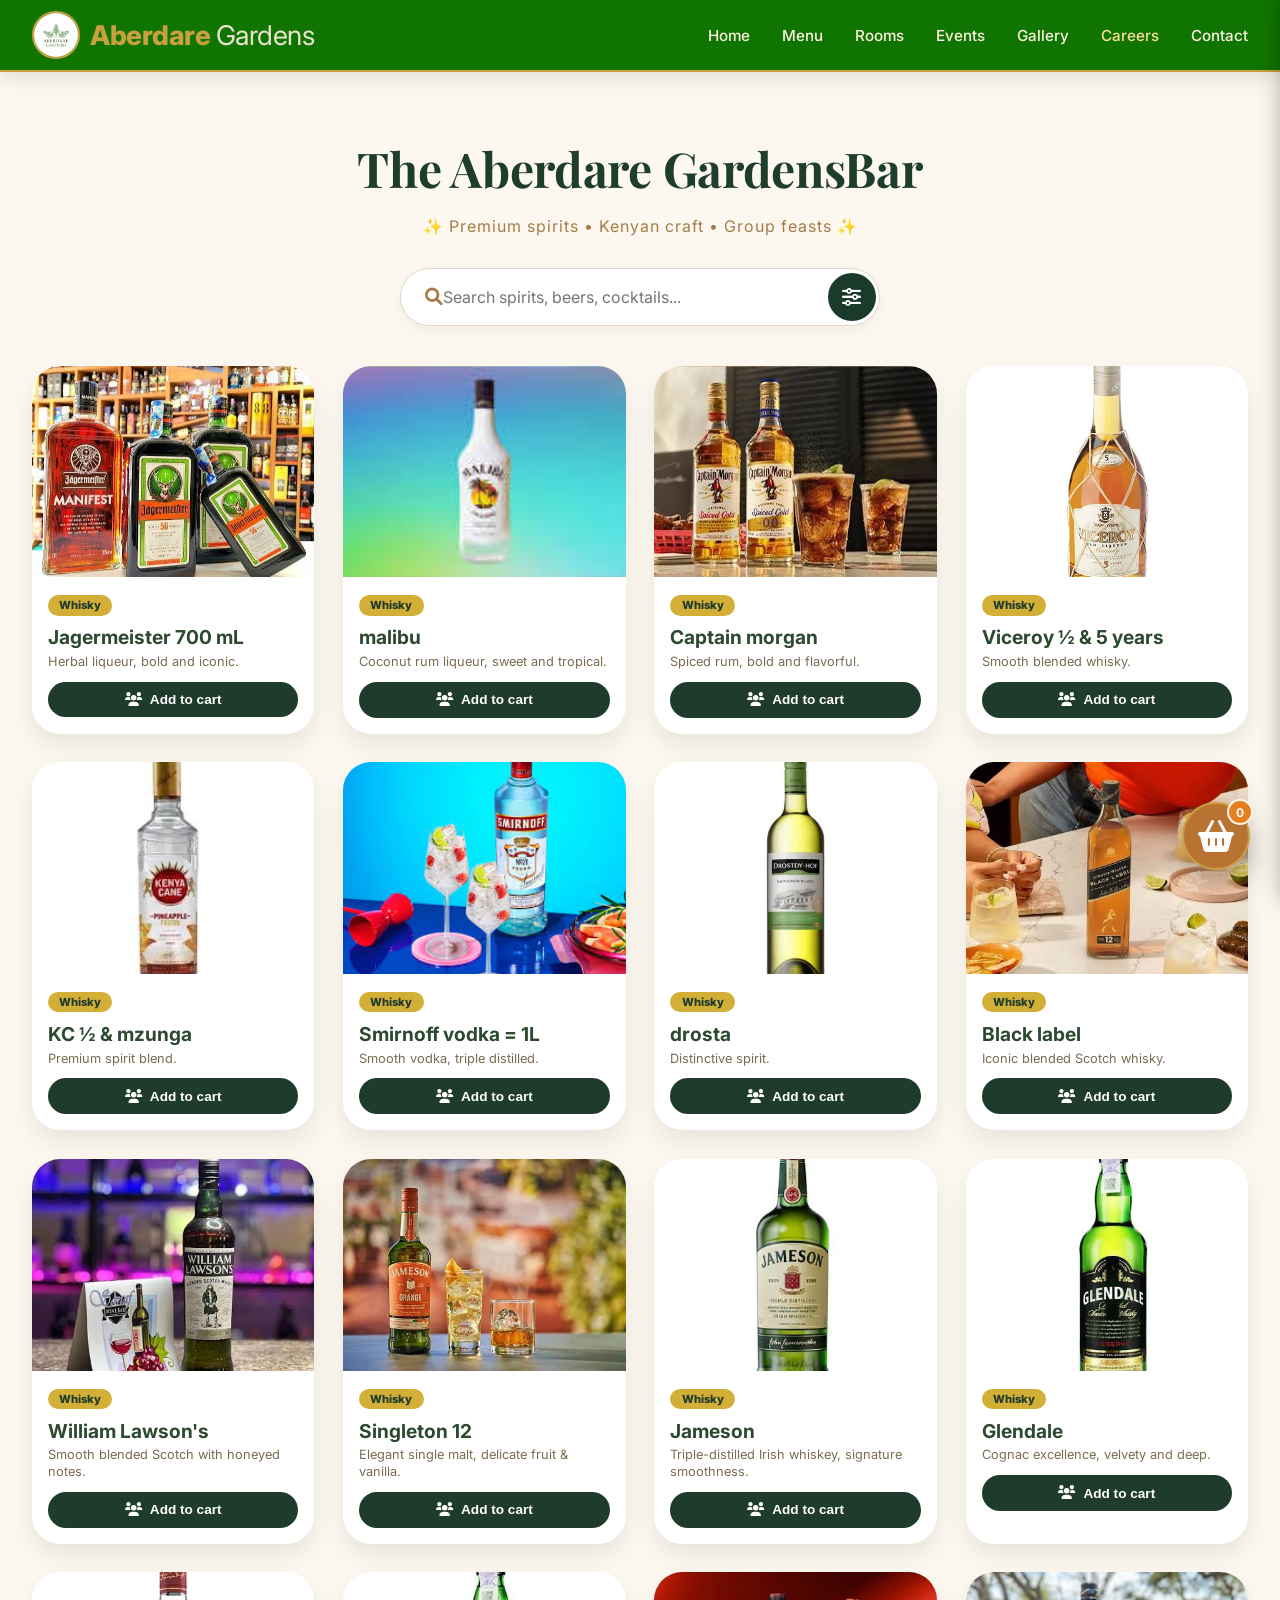
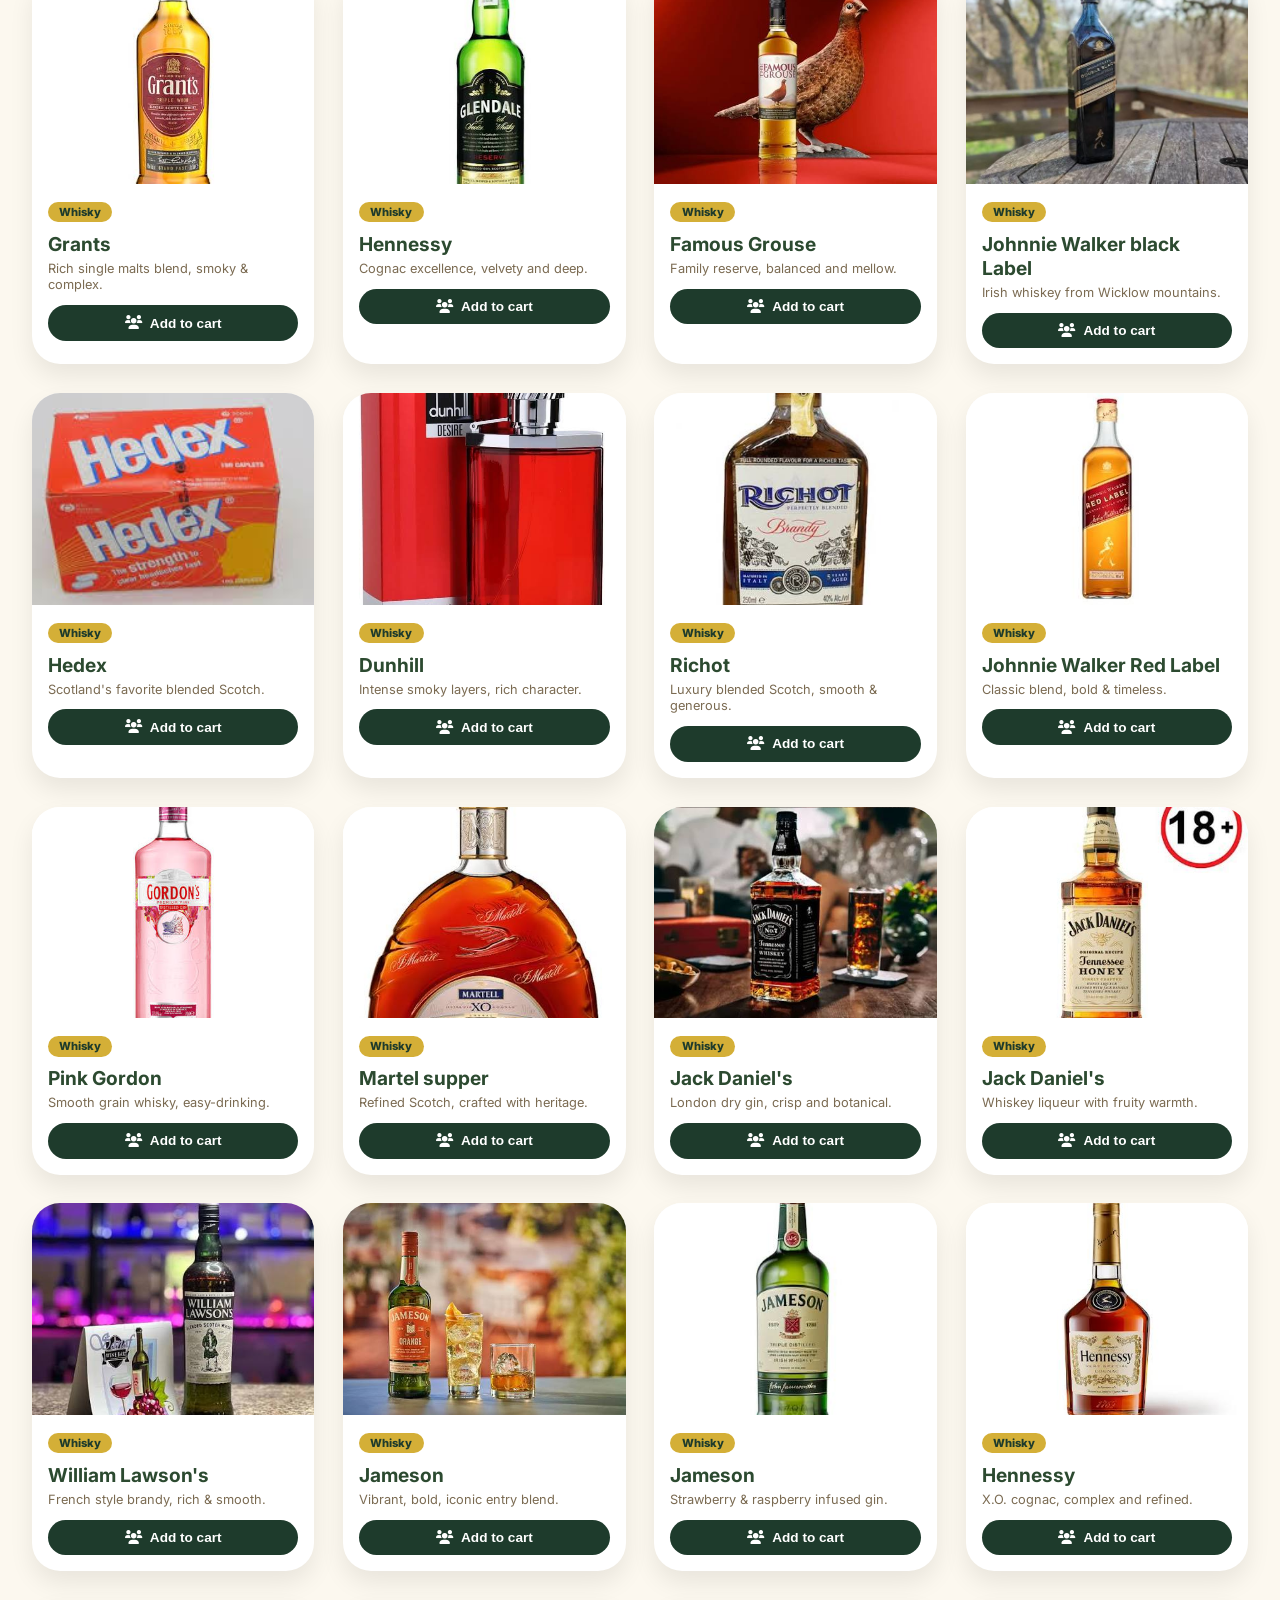
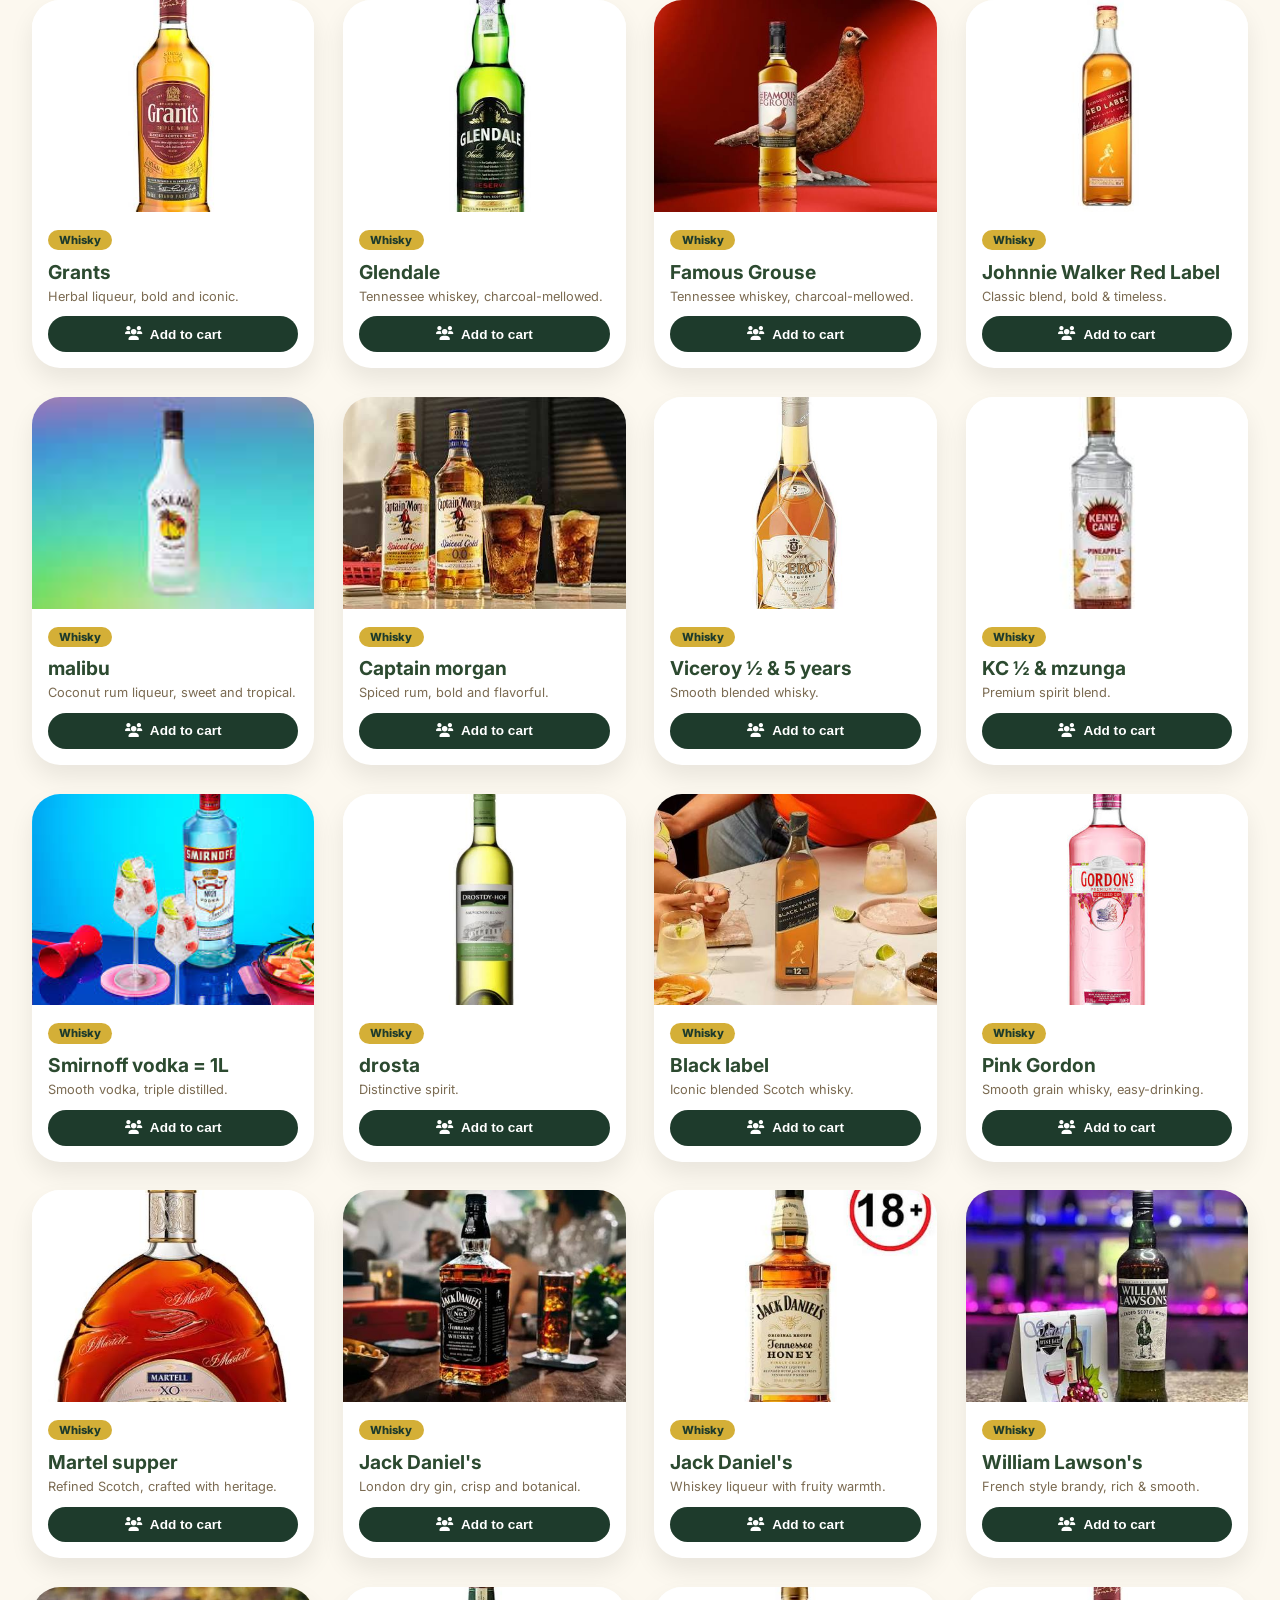
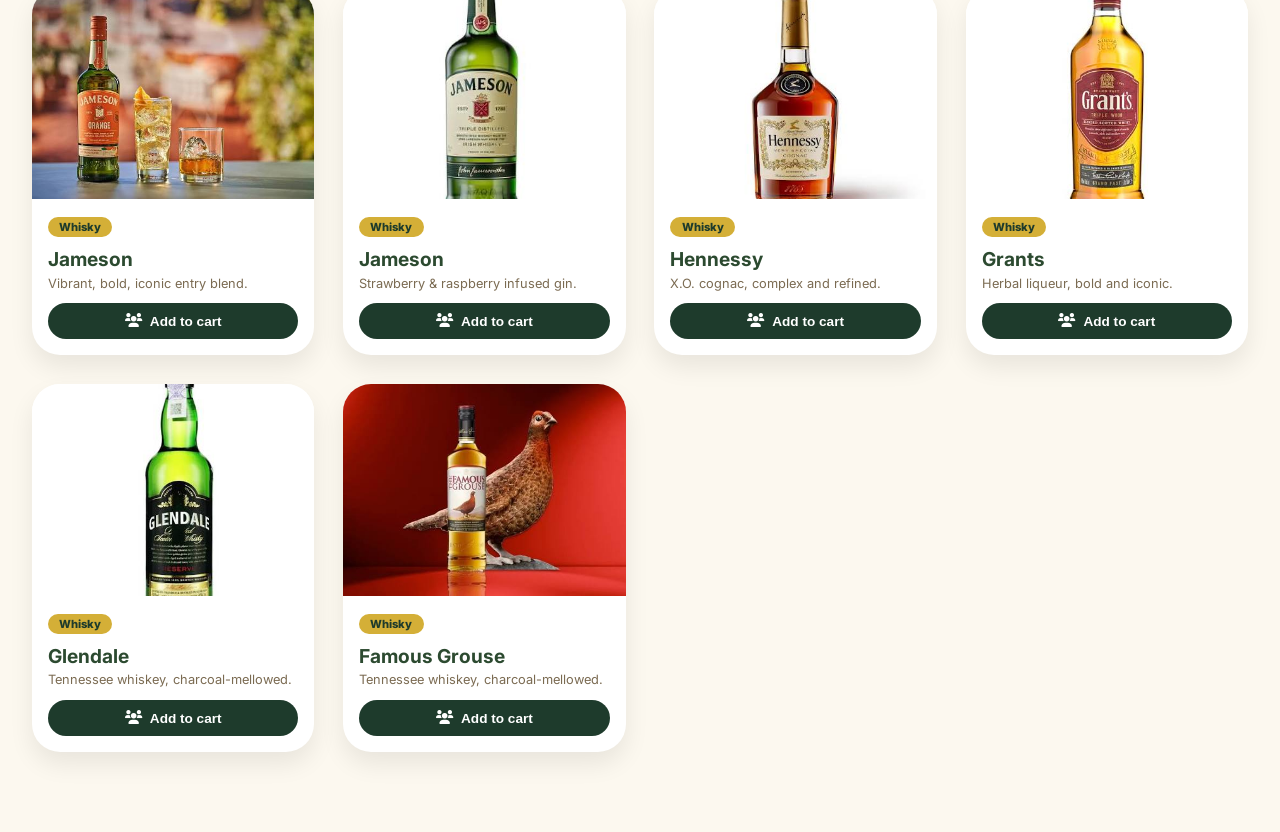
==== bar.html @ 41388c29 "first commit" ====
<!DOCTYPE html>
<html lang="en">
<head>
    <meta charset="UTF-8">
    <meta name="viewport" content="width=device-width, initial-scale=1.0, viewport-fit=cover">
    <title>Aberdare Gardens Bar</title>
    <link rel="icon" type="image/png" href="logo1.png">
    <link rel="stylesheet" href="https://cdnjs.cloudflare.com/ajax/libs/font-awesome/6.0.0-beta3/css/all.min.css">
    <link href="https://fonts.googleapis.com/css2?family=Playfair+Display:wght@400;700;900&family=Inter:opsz,wght@14..32,300..700&display=swap" rel="stylesheet">
    <style>
        * {
            margin: 0;
            padding: 0;
            box-sizing: border-box;
        }

        body {
            font-family: 'Inter', system-ui, -apple-system, sans-serif;
            background: #fcf8ef;
            color: #2c2418;
            scroll-behavior: smooth;
        }

        :root {
            --gold: #c9a03d;
            --dark-green: #1a3a2c;
            --warm-bg: #fef7e8;
            --accent-amber: #b87333;
        }

        .navbar {
            position: sticky;
            top: 0;
            background: #107500;
            z-index: 1000;
            padding: 0.7rem 0;
            box-shadow: 0 6px 18px rgba(0,0,0,0.1);
            border-bottom: 2px solid var(--gold);
        }
        .container {
            max-width: 1280px;
            margin: 0 auto;
            padding: 0 2rem;
        }
        .nav-container {
            display: flex;
            justify-content: space-between;
            align-items: center;
        }
        .brand {
            display: flex;
            align-items: center;
            gap: 10px;
            text-decoration: none;
            cursor: pointer;
        }
        .brand img {
            width: 48px;
            height: 48px;
            border-radius: 50%;
            object-fit: cover;
            border: 2px solid var(--gold);
        }
        .logo-text {
            font-size: 1.7rem;
            font-weight: 800;
            color: var(--gold);
            letter-spacing: -0.5px;
        }
        .logo-text span {
            font-weight: 400;
            color: #e9e2cf;
        }
        .nav-links {
            display: flex;
            list-style: none;
            gap: 2rem;
        }
        .nav-links li a {
            text-decoration: none;
            color: #fef3e2;
            font-weight: 500;
            transition: 0.2s;
            font-size: 0.95rem;
        }
        .nav-links li a:hover { color: var(--gold); }
        .mobile-menu-btn {
            display: none;
            background: none;
            border: none;
            font-size: 1.8rem;
            color: #fef3e2;
            cursor: pointer;
        }
        .mobile-sidebar {
            position: fixed;
            top: 0;
            right: -280px;
            width: 280px;
            height: 100%;
            background: #048600;
            box-shadow: 4px 0 24px rgba(0,0,0,0.4);
            z-index: 1100;
            padding: 2rem 1.5rem;
            transition: right 0.3s ease;
            display: flex;
            flex-direction: column;
            gap: 1.2rem;
        }
        .mobile-sidebar.open { right: 0; }
        .close-sidebar {
            align-self: flex-end;
            background: #e74c3c;
            border: none;
            border-radius: 10px;
            height: 30px;
            width: 30px;
            font-size: 20px;
            cursor: pointer;
            color: white;
        }
        .mobile-sidebar a {
            color: #f3e9ce;
            text-decoration: none;
            font-size: 1.1rem;
            padding: 0.6rem 0;
            border-bottom: 1px solid rgba(201,160,61,0.3);
        }
        .sidebar-overlay {
            position: fixed;
            top: 0;
            left: 0;
            width: 100%;
            height: 100%;
            background: rgba(0,0,0,0.6);
            z-index: 1050;
            visibility: hidden;
            opacity: 0;
            transition: 0.2s;
        }
        .sidebar-overlay.active {
            visibility: visible;
            opacity: 1;
        }
        .footer-social {
            margin-top: 2rem;
            display: flex;
            gap: 1.2rem;
            justify-content: center;
        }
        .footer-social a {
            color: var(--gold);
            font-size: 1.3rem;
        }

        .floating-cart {
            position: fixed;
            bottom: 30px;
            right: 30px;
            background: #b87333;
            width: 68px;
            height: 68px;
            border-radius: 50%;
            display: flex;
            align-items: center;
            justify-content: center;
            box-shadow: 0 12px 28px rgba(0,0,0,0.3);
            cursor: pointer;
            z-index: 1050;
            transition: all 0.25s ease;
            border: 2px solid var(--gold);
        }
        .floating-cart:hover {
            transform: scale(1.08);
            background: #9b5e2c;
        }
        .floating-cart i {
            font-size: 2rem;
            color: white;
        }
        .cart-badge {
            position: absolute;
            top: -5px;
            right: -5px;
            background: #e67e22;
            color: white;
            border-radius: 50%;
            width: 26px;
            height: 26px;
            display: flex;
            align-items: center;
            justify-content: center;
            font-weight: bold;
            font-size: 0.75rem;
            border: 2px solid #fef7e8;
        }

        #menu {
            padding: 4rem 0 5rem;
        }
        h2 {
            text-align: center;
            font-family: 'Playfair Display', serif;
            font-size: 3rem;
            color: #1f3d2c;
            letter-spacing: -0.3px;
            margin-bottom: 1rem;
        }
        .bar-subhead {
            text-align: center;
            font-size: 1rem;
            color: #a47c48;
            margin-bottom: 2rem;
            letter-spacing: 1px;
        }
        
        .search-filter-row {
            display: flex;
            justify-content: center;
            align-items: center;
            gap: 1rem;
            margin-bottom: 2.5rem;
            flex-wrap: wrap;
        }
        .search-wrapper {
            flex: 1;
            max-width: 480px;
            position: relative;
            background: white;
            border-radius: 60px;
            box-shadow: 0 6px 14px rgba(0,0,0,0.04);
            display: flex;
            align-items: center;
            padding: 0.2rem 0.2rem 0.2rem 1.5rem;
            transition: all 0.2s;
            border: 1px solid #e2d6c4;
        }
        .search-wrapper:focus-within {
            border-color: var(--gold);
            box-shadow: 0 0 0 3px rgba(201,160,61,0.2);
        }
        .search-wrapper i.fa-search {
            color: #a47c48;
            font-size: 1.1rem;
        }
        .search-wrapper input {
            flex: 1;
            border: none;
            outline: none;
            font-size: 1rem;
            padding: 0.9rem 0;
            background: transparent;
            font-family: inherit;
        }
        .filter-trigger {
            background: #1a3a2c;
            border: none;
            border-radius: 50px;
            width: 48px;
            height: 48px;
            color: white;
            cursor: pointer;
            transition: 0.2s;
            display: flex;
            align-items: center;
            justify-content: center;
            font-size: 1.2rem;
            margin-left: 6px;
        }
        .filter-trigger:hover { background: var(--gold); transform: scale(0.96);}
        .filter-dropdown {
            position: absolute;
            top: 70px;
            right: 0;
            background: white;
            min-width: 240px;
            border-radius: 28px;
            box-shadow: 0 18px 34px rgba(0,0,0,0.2);
            overflow: hidden;
            z-index: 200;
            display: none;
            border: 1px solid #ecdbaa;
        }
        .filter-dropdown.active { display: block; }
        .filter-option {
            padding: 0.85rem 1.3rem;
            cursor: pointer;
            transition: 0.15s;
            font-weight: 500;
            border-bottom: 1px solid #f0e6d8;
            display: flex;
            align-items: center;
            gap: 12px;
            font-size: 0.95rem;
        }
        .filter-option:last-child { border-bottom: none; }
        .filter-option:hover { background: #fdf4e3; color: #a44c1a; }
        .filter-option.active-filter {
            background: #2c5a3a;
            color: white;
        }

        .card-grid {
            display: grid;
            gap: 1.8rem;
            grid-template-columns: repeat(4, 1fr);
        }
        @media (max-width: 767px) {
            .card-grid { grid-template-columns: repeat(2, 1fr); gap: 1rem; }
        }
        @media (max-width: 480px) {
            .card-grid { gap: 0.9rem; }
        }
        
        .menu-card {
            background: white;
            border-radius: 28px;
            overflow: hidden;
            box-shadow: 0 12px 24px rgba(0,0,0,0.08);
            transition: all 0.3s cubic-bezier(0.2, 0, 0, 1);
            display: flex;
            flex-direction: column;
            height: 100%;
            position: relative;
        }
        .menu-card:hover { transform: translateY(-6px); box-shadow: 0 20px 30px rgba(0,0,0,0.12); }
        .img-placeholder { width: 100%; aspect-ratio: 4 / 3; background-size: cover; background-position: center; background-color: #e9dfcf; }
        .card-content { padding: 1rem; flex-grow: 1; }
        .card-content h3 { font-size: 1.2rem; font-weight: 700; margin-bottom: 0.3rem; color: #2c4a30; }
        .card-content p { color: #7b6b52; font-size: 0.8rem; margin: 0.3rem 0; line-height: 1.3; }
        .order-group-btn {
            background: #1e3b2c;
            color: white;
            border: none;
            padding: 0.65rem 0;
            border-radius: 40px;
            font-weight: 600;
            cursor: pointer;
            margin-top: 0.7rem;
            transition: 0.2s;
            display: flex;
            align-items: center;
            justify-content: center;
            gap: 0.5rem;
            width: 100%;
            font-size: 0.85rem;
        }
        .order-group-btn:hover { background: #b87333; color: white; }
        .selected-badge {
            position: absolute;
            top: 12px;
            right: 12px;
            background: #e67e22;
            color: white;
            border-radius: 40px;
            padding: 0.2rem 0.7rem;
            font-size: 0.7rem;
            font-weight: bold;
            z-index: 2;
            box-shadow: 0 2px 6px rgba(0,0,0,0.2);
        }
        .category-badge {
            background: #d4af37;
            color: #1e3b2c;
            display: inline-block;
            padding: 0.2rem 0.7rem;
            border-radius: 30px;
            margin-bottom: 0.6rem;
            font-size: 0.7rem;
            font-weight: 800;
        }
        .modal {
            display: none;
            position: fixed;
            top: 0; left: 0;
            width: 100%; height: 100%;
            background-color: rgba(0,0,0,0.75);
            justify-content: center;
            align-items: center;
            z-index: 2000;
        }
        .modal.active { display: flex; }
        .modal-content {
            background: #fffcf5;
            padding: 2rem;
            border-radius: 36px;
            max-width: 580px;
            width: 90%;
            position: relative;
            max-height: 85vh;
            overflow-y: auto;
            border: 1px solid var(--gold);
        }
        .close-modal {
            position: absolute;
            right: 1.3rem;
            top: 1rem;
            font-size: 1.6rem;
            cursor: pointer;
            background: none;
            border: none;
            color: #6b4c2c;
        }
        .cart-item { display: flex; justify-content: space-between; padding: 0.8rem 0; border-bottom: 1px solid #efe2cf; align-items: center; flex-wrap: wrap; gap: 0.5rem; }
        .qty-btn { background: #e6dccc; border: none; width: 34px; height: 34px; border-radius: 30px; font-weight: bold; cursor: pointer; transition: 0.1s; }
        .qty-btn:hover { background: #b87333; color: white; }
        .remove-item { background: #c96b3b; color: white; border: none; border-radius: 30px; padding: 0.3rem 0.9rem; cursor: pointer; font-size: 0.7rem; }
        .cart-total { margin-top: 1rem; font-weight: bold; text-align: right; font-size: 1.1rem; padding-top: 0.8rem; border-top: 2px dashed #cfbc9a; }
        .form-group { margin-bottom: 1.2rem; }
        .form-group input, .form-group textarea, .form-group select { width: 100%; padding: 0.8rem; border-radius: 32px; border: 1px solid #decbae; background: white; font-family: inherit; font-size: 0.95rem; }
        .form-group input:focus, .form-group textarea:focus { outline: none; border-color: var(--gold); }
        .btn { background: #1e3b2c; color: white; padding: 0.8rem; border: none; border-radius: 60px; font-weight: bold; cursor: pointer; width: 100%; transition: 0.2s; font-size: 1rem; }
        .btn:hover { background: #b87333; color: white; }
        .scroll-reveal { opacity: 0; transform: translateY(20px); transition: opacity 0.6s ease, transform 0.6s ease; }
        .scroll-reveal.revealed { opacity: 1; transform: translateY(0); }
        #toastMsg {
            position: fixed;
            bottom: 120px;
            left: 50%;
            transform: translateX(-50%);
            background: #1f3d2c;
            color: #f5c542;
            padding: 10px 24px;
            border-radius: 60px;
            font-weight: bold;
            opacity: 0;
            transition: 0.3s;
            z-index: 2100;
            pointer-events: none;
            white-space: nowrap;
            font-size: 0.9rem;
        }
        @media (max-width: 768px) {
            .nav-links { display: none; }
            .mobile-menu-btn { display: block; }
            .container { padding: 0 1.2rem; }
            .floating-cart { width: 56px; height: 56px; bottom: 20px; right: 20px; }
            #toastMsg { bottom: 100px; white-space: normal; text-align: center; }
        }
    </style>
</head>
<body>

<nav class="navbar">
  <div class="container nav-container">
    <a href="index.html" class="brand">
      <img src="logo1.png" alt="Aberdare Gardens Logo">
      <div class="logo-text">Aberdare <span>Gardens</span></div>
    </a>
    <ul class="nav-links">
      <li><a href="index.html">Home</a></li>
      <li><a href="menu.html">Menu</a></li>
      <li><a href="rooms.html">Rooms</a></li>
      <li><a href="events.html">Events</a></li>
      <li><a href="gallery.html">Gallery</a></li>
                  <li><a href="careers.html" style="color:#ffdd99;">Careers</a></li>

      <li><a href="contact.html">Contact</a></li>
    </ul>
    <button class="mobile-menu-btn" id="mobileMenuBtn">☰</button>
  </div>
</nav>

<div class="mobile-sidebar" id="mobileSidebar">
  <button class="close-sidebar" id="closeSidebarBtn">✕</button>
  <div class="brand"><img src="logo1.png" alt="Aberdare Gardens"><div class="logo-text">Aberdare <span>Gardens</span></div></div>
   <a href="index.html">Home</a><a href="menu.html">Menu</a><a href="rooms.html">Rooms</a><a href="events.html">Events</a>
    <a href="gallery.html">Gallery</a><a href="contact.html">Contact</a><a href="careers.html">Careers</a><a href="bar.html">Bar</a>
   
  <div class="footer-bottom"><div class="footer-social"><a href="https://www.facebook.com/karatinagardens" target="_blank" rel="noopener noreferrer"><i class="fab fa-facebook-f"></i></a><a href="https://www.tiktok.com/@aberdaregardens?_r=1&_t=ZS-961Q5aNZFJP" target="_blank" rel="noopener noreferrer"><i class="fab fa-tiktok"></i></a></div></div>

</div>
<div class="sidebar-overlay" id="sidebarOverlay"></div>

<section id="menu">
  <div class="container">
    <h2>The Aberdare GardensBar</h2 >
    <div class="bar-subhead">✨ Premium spirits • Kenyan craft • Group feasts ✨</div>
    <div class="search-filter-row">
      <div class="search-wrapper">
        <i class="fas fa-search"></i>
        <input type="text" id="searchInput" placeholder="Search spirits, beers, cocktails...">
        <button class="filter-trigger" id="filterTriggerBtn"><i class="fas fa-sliders-h"></i></button>
      </div>
     
    </div>
    <div class="card-grid" id="menuGrid"></div>
  </div>
</section>

<div class="floating-cart" id="floatingCartBtn">
  <i class="fas fa-shopping-basket"></i>
  <span class="cart-badge" id="floatingCartBadge">0</span>
</div>

<!-- Cart Modal -->
<div id="cartModal" class="modal"><div class="modal-content"><button class="close-modal" data-modal="cartModal">&times;</button><h3><i class="fas fa-users"></i> Cart · Share the Experience</h3><div id="cartItemsList" style="max-height: 340px; overflow-y: auto; margin: 1rem 0;"></div><div class="cart-total" id="cartTotalMsg"></div><button id="proceedToGroupCheckout" class="btn" style="margin-top: 1rem;"> Proceed to Order</button></div></div>

<!-- FINAL GROUP ORDER MODAL with LOCATION - ALL DATA sent to WhatsApp -->
<div id="orderModal" class="modal"><div class="modal-content"><button class="close-modal" data-modal="orderModal">&times;</button><h2> Pay after delivery</h2>
    <h2> Order form</h2><form id="orderForm">
<div class="form-group"><input type="text" id="orderName" placeholder="Contact Person Name" required></div>
<div class="form-group"><input type="tel" id="orderPhone" placeholder="Phone Number" required></div>
<div class="form-group"><input type="number" id="numPeople" placeholder="Number of people (e.g., 6)" min="1" required></div>
<div class="form-group"><input type="text" id="orderLocation" placeholder=" Delivery / Pickup Location" required></div>
<div class="form-group"><textarea rows="4" id="orderItemsSummary" placeholder="Order summary will appear here" readonly style="background:#f9f1e2;"></textarea></div>
<div class="form-group"><textarea rows="2" id="orderNote" placeholder="Special requests (ice, glasses, allergies, mixers...)"></textarea></div>
<button type="submit" class="btn"><i class="fab fa-whatsapp"></i> Send The order</button>
</form></div></div>

<!-- Helper modals -->
<div id="bookingModal" class="modal"><div class="modal-content"><button class="close-modal" data-modal="bookingModal">&times;</button><h3> Reserve Stay</h3><form id="bookingForm"><div class="form-group"><input type="text" id="bookName" placeholder="Full Name" required></div><div class="form-group"><input type="tel" id="bookPhone" placeholder="Phone" required></div><div class="form-group"><input type="email" id="bookEmail" placeholder="Email"></div><div class="form-group"><input type="date" id="checkin" required></div><div class="form-group"><input type="date" id="checkout" required></div><div class="form-group"><select id="roomType"><option>Standard Room</option><option>Deluxe Suite</option><option>Family Cottage</option></select></div><div class="form-group"><input type="number" id="guests" placeholder="Guests" required></div><button type="submit" class="btn">Send Inquiry</button></form></div></div>
<div id="contactModal" class="modal"><div class="modal-content"><button class="close-modal" data-modal="contactModal">&times;</button><h3> Contact Concierge</h3><form id="contactFormModal"><div class="form-group"><input type="text" id="contactNameModal" placeholder="Your Name" required></div><div class="form-group"><input type="email" id="contactEmailModal" placeholder="Email"></div><div class="form-group"><textarea rows="3" id="contactMsgModal" placeholder="Message..."></textarea></div><button type="submit" class="btn"><i class="fab fa-whatsapp"></i> Send </button></form></div></div>
<div id="toastMsg"></div>

<script>
// ========== COMPLETE BAR MENU ==========
const menuItems = [
      { id: 1, name: "Jagermeister 700 mL", category: "Whisky", img: "bar/WhatsApp Image 2026-05-22 at 20.35.49.jpeg", desc: "Herbal liqueur, bold and iconic." },
    { id: 2, name: "malibu", category: "Whisky", img: "bar/WhatsApp Image 2026-05-22 at 20.35.50.jpeg", desc: "Coconut rum liqueur, sweet and tropical." },
    { id: 3, name: "Captain morgan", category: "Whisky", img: "bar/WhatsApp Image 2026-05-22 at 20.35.51.jpeg", desc: "Spiced rum, bold and flavorful." },
    { id: 4, name: "Viceroy ½ & 5 years", category: "Whisky", img: "bar/WhatsApp Image 2026-05-22 at 20.35.52 (1).jpeg", desc: "Smooth blended whisky." },
    { id: 5, name: "KC ½ & mzunga", category: "Whisky", img: "bar2/kc.jpeg", desc: "Premium spirit blend." },
    { id: 6, name: "Smirnoff vodka = 1L", category: "Whisky", img: "bar/WhatsApp Image 2026-05-22 at 20.35.54.jpeg", desc: "Smooth vodka, triple distilled." },
    { id: 7, name: "drosta", category: "Whisky", img: "bar/WhatsApp Image 2026-05-22 at 20.35.55.jpeg", desc: "Distinctive spirit." },
    { id: 8, name: "Black label", category: "Whisky", img: "bar/WhatsApp Image 2026-05-22 at 20.35.56.jpeg", desc: "Iconic blended Scotch whisky." },


// BAR 2 PRODUCTS (bar2 folder - remaining items)

    { id: 26, name: "William Lawson's", category: "Whisky", img: "bar2/WhatsApp Image 2026-05-22 at 21.31.17.jpeg", desc: "Smooth blended Scotch with honeyed notes." },
    { id: 27, name: "Singleton 12", category: "Whisky", img: "bar2/WhatsApp Image 2026-05-22 at 21.31.18 (1).jpeg", desc: "Elegant single malt, delicate fruit & vanilla." },
    { id: 28, name: "Jameson", category: "Whisky", img: "bar2/WhatsApp Image 2026-05-22 at 21.31.19.jpeg", desc: "Triple-distilled Irish whiskey, signature smoothness." },
    { id: 31, name: "Glendale", category: "Whisky", img: "bar2/WhatsApp Image 2026-05-22 at 21.31.22 (1).jpeg", desc: "Cognac excellence, velvety and deep." },
    { id: 30, name: "Grants", category: "Whisky", img: "bar2/WhatsApp Image 2026-05-22 at 21.31.21.jpeg", desc: "Rich single malts blend, smoky & complex." },
    { id: 31, name: "Hennessy", category: "Whisky", img: "bar2/WhatsApp Image 2026-05-22 at 21.31.22 (1).jpeg", desc: "Cognac excellence, velvety and deep." },
    { id: 32, name: "Famous Grouse", category: "Whisky", img: "bar2/WhatsApp Image 2026-05-22 at 21.31.23.jpeg", desc: "Family reserve, balanced and mellow." },
    { id: 34, name: "Johnnie Walker black Label", category: "Whisky", img: "bar2/WhatsApp Image 2026-05-22 at 21.31.25.jpeg", desc: "Irish whiskey from Wicklow mountains." },
    { id: 35, name: "Hedex", category: "Whisky", img: "bar2/WhatsApp Image 2026-05-22 at 21.31.26 (1).jpeg", desc: "Scotland's favorite blended Scotch." },
    { id: 36, name: "Dunhill", category: "Whisky", img: "bar2/WhatsApp Image 2026-05-22 at 21.31.27.jpeg", desc: "Intense smoky layers, rich character." },
    { id: 37, name: "Richot", category: "Whisky", img: "bar2/WhatsApp Image 2026-05-22 at 21.31.28 (1).jpeg", desc: "Luxury blended Scotch, smooth & generous." },
    { id: 38, name: "Johnnie Walker Red Label", category: "Whisky", img: "bar2/WhatsApp Image 2026-05-22 at 21.31.29.jpeg", desc: "Classic blend, bold & timeless." },
    { id: 39, name: "Pink Gordon", category: "Whisky", img: "bar2/WhatsApp Image 2026-05-22 at 21.31.30.jpeg", desc: "Smooth grain whisky, easy-drinking." },
    { id: 40, name: "Martel supper", category: "Whisky", img: "bar2/WhatsApp Image 2026-05-22 at 21.31.31.jpeg", desc: "Refined Scotch, crafted with heritage." },
    { id: 41, name: "Jack Daniel's", category: "Whisky", img: "bar2/WhatsApp Image 2026-05-22 at 21.31.32 (1).jpeg", desc: "London dry gin, crisp and botanical." },
    { id: 42, name: "Jack Daniel's", category: "Whisky", img: "bar2/WhatsApp Image 2026-05-22 at 21.31.33.jpeg", desc: "Whiskey liqueur with fruity warmth." },
    { id: 43, name: "William Lawson's", category: "Whisky", img: "bar2/WhatsApp Image 2026-05-22 at 21.31.17.jpeg", desc: "French style brandy, rich & smooth." },
    { id: 44, name: "Jameson", category: "Whisky", img: "bar2/WhatsApp Image 2026-05-22 at 21.31.18 (1).jpeg", desc: "Vibrant, bold, iconic entry blend." },
    { id: 45, name: "Jameson", category: "Whisky", img: "bar2/WhatsApp Image 2026-05-22 at 21.31.19.jpeg", desc: "Strawberry & raspberry infused gin." },
    { id: 46, name: "Hennessy", category: "Whisky", img: "bar2/WhatsApp Image 2026-05-22 at 21.31.20 (1).jpeg", desc: "X.O. cognac, complex and refined." },
    { id: 47, name: "Grants", category: "Whisky", img: "bar2/WhatsApp Image 2026-05-22 at 21.31.21.jpeg", desc: "Herbal liqueur, bold and iconic." },
    { id: 48, name: "Glendale", category: "Whisky", img: "bar2/WhatsApp Image 2026-05-22 at 21.31.22 (1).jpeg", desc: "Tennessee whiskey, charcoal-mellowed." },
    { id: 49, name: "Famous Grouse", category: "Whisky", img: "bar2/WhatsApp Image 2026-05-22 at 21.31.23.jpeg", desc: "Tennessee whiskey, charcoal-mellowed." },
    { id: 38, name: "Johnnie Walker Red Label", category: "Whisky", img: "bar2/WhatsApp Image 2026-05-22 at 21.31.29.jpeg", desc: "Classic blend, bold & timeless." },

      { id: 2, name: "malibu", category: "Whisky", img: "bar/WhatsApp Image 2026-05-22 at 20.35.50.jpeg", desc: "Coconut rum liqueur, sweet and tropical." },
    { id: 3, name: "Captain morgan", category: "Whisky", img: "bar/WhatsApp Image 2026-05-22 at 20.35.51.jpeg", desc: "Spiced rum, bold and flavorful." },
    { id: 4, name: "Viceroy ½ & 5 years", category: "Whisky", img: "bar/WhatsApp Image 2026-05-22 at 20.35.52 (1).jpeg", desc: "Smooth blended whisky." },
    { id: 5, name: "KC ½ & mzunga", category: "Whisky", img: "bar2/kc.jpeg", desc: "Premium spirit blend." },
    { id: 6, name: "Smirnoff vodka = 1L", category: "Whisky", img: "bar/WhatsApp Image 2026-05-22 at 20.35.54.jpeg", desc: "Smooth vodka, triple distilled." },
    { id: 7, name: "drosta", category: "Whisky", img: "bar/WhatsApp Image 2026-05-22 at 20.35.55.jpeg", desc: "Distinctive spirit." },
    { id: 8, name: "Black label", category: "Whisky", img: "bar/WhatsApp Image 2026-05-22 at 20.35.56.jpeg", desc: "Iconic blended Scotch whisky." },


    { id: 39, name: "Pink Gordon", category: "Whisky", img: "bar2/WhatsApp Image 2026-05-22 at 21.31.30.jpeg", desc: "Smooth grain whisky, easy-drinking." },
    { id: 40, name: "Martel supper", category: "Whisky", img: "bar2/WhatsApp Image 2026-05-22 at 21.31.31.jpeg", desc: "Refined Scotch, crafted with heritage." },
    { id: 41, name: "Jack Daniel's", category: "Whisky", img: "bar2/WhatsApp Image 2026-05-22 at 21.31.32 (1).jpeg", desc: "London dry gin, crisp and botanical." },
    { id: 42, name: "Jack Daniel's", category: "Whisky", img: "bar2/WhatsApp Image 2026-05-22 at 21.31.33.jpeg", desc: "Whiskey liqueur with fruity warmth." },
    { id: 43, name: "William Lawson's", category: "Whisky", img: "bar2/WhatsApp Image 2026-05-22 at 21.31.17.jpeg", desc: "French style brandy, rich & smooth." },
    { id: 44, name: "Jameson", category: "Whisky", img: "bar2/WhatsApp Image 2026-05-22 at 21.31.18 (1).jpeg", desc: "Vibrant, bold, iconic entry blend." },
    { id: 45, name: "Jameson", category: "Whisky", img: "bar2/WhatsApp Image 2026-05-22 at 21.31.19.jpeg", desc: "Strawberry & raspberry infused gin." },
    { id: 46, name: "Hennessy", category: "Whisky", img: "bar2/WhatsApp Image 2026-05-22 at 21.31.20 (1).jpeg", desc: "X.O. cognac, complex and refined." },
    { id: 47, name: "Grants", category: "Whisky", img: "bar2/WhatsApp Image 2026-05-22 at 21.31.21.jpeg", desc: "Herbal liqueur, bold and iconic." },
    { id: 48, name: "Glendale", category: "Whisky", img: "bar2/WhatsApp Image 2026-05-22 at 21.31.22 (1).jpeg", desc: "Tennessee whiskey, charcoal-mellowed." },
    { id: 49, name: "Famous Grouse", category: "Whisky", img: "bar2/WhatsApp Image 2026-05-22 at 21.31.23.jpeg", desc: "Tennessee whiskey, charcoal-mellowed." }
];
  
let cart = [];
let activeFilter = "all";
let searchQuery = "";
const WHATSAPP_NUMBER = "254713509985";

function updateCartBadgeAndStorage() {
    const totalQty = cart.reduce((sum, item) => sum + item.quantity, 0);
    const badge = document.getElementById("floatingCartBadge");
    if(badge) badge.innerText = totalQty;
    localStorage.setItem("aberGroupCart", JSON.stringify(cart));
    renderMenu();
    if(document.getElementById("cartModal") && document.getElementById("cartModal").classList.contains("active")) renderCartModal();
}

function renderCartModal() {
    const container = document.getElementById("cartItemsList");
    if(!container) return;
    if(cart.length === 0) { 
        container.innerHTML = "<p style='text-align:center; padding:1rem;'>The cart is empty — add signature drinks 🍸</p>"; 
        document.getElementById("cartTotalMsg").innerHTML = "Total servings: 0"; 
        return; 
    }
    let html = "";
    cart.forEach((item, idx) => {
        html += `<div class="cart-item">
                    <div class="cart-item-details"><strong>${escapeHtml(item.name)}</strong></div>
                    <div class="cart-item-qty">
                        <button class="qty-btn" data-idx="${idx}" data-delta="-1">-</button>
                        <span style="min-width:35px;text-align:center;">${item.quantity}</span>
                        <button class="qty-btn" data-idx="${idx}" data-delta="+1">+</button>
                        <button class="remove-item" data-idx="${idx}"><i class="fas fa-trash"></i></button>
                    </div>
                </div>`;
    });
    container.innerHTML = html;
    const total = cart.reduce((s,i)=> s + i.quantity, 0);
    document.getElementById("cartTotalMsg").innerHTML = `Total servings: ${total}`;
    
    document.querySelectorAll(".qty-btn").forEach(btn => {
        btn.addEventListener("click", (e) => {
            const idx = parseInt(btn.getAttribute("data-idx"));
            const delta = parseInt(btn.getAttribute("data-delta"));
            if(cart[idx]) {
                let newQty = cart[idx].quantity + delta;
                if(newQty <= 0) cart.splice(idx,1);
                else cart[idx].quantity = newQty;
                updateCartBadgeAndStorage();
                renderCartModal();
            }
        });
    });
    document.querySelectorAll(".remove-item").forEach(btn => {
        btn.addEventListener("click", (e) => {
            const idx = parseInt(btn.getAttribute("data-idx"));
            cart.splice(idx,1);
            updateCartBadgeAndStorage();
            renderCartModal();
        });
    });
}

function addOrUpdateCart(itemId, itemName) {
    const existing = cart.find(i => i.id === itemId);
    if(existing) { 
        existing.quantity += 1; 
        showToast(`➕ ${itemName} ×${existing.quantity} for group`); 
    } else { 
        cart.push({ id: itemId, name: itemName, quantity: 1 }); 
        showToast(`🍾 ${itemName} added (group tray)`); 
    }
    updateCartBadgeAndStorage();
}

function renderMenu() {
    let filtered = menuItems.filter(item => activeFilter === "all" ? true : item.category === activeFilter);
    if(searchQuery.trim()) {
        const q = searchQuery.toLowerCase();
        filtered = filtered.filter(item => item.name.toLowerCase().includes(q) || item.desc.toLowerCase().includes(q));
    }
    const grid = document.getElementById("menuGrid");
    if(!grid) return;
    grid.innerHTML = filtered.map(item => {
        const cartItem = cart.find(c => c.id === item.id);
        const badge = cartItem ? `<span class="selected-badge">${cartItem.quantity} in cart</span>` : '';
        return `<div class="menu-card scroll-reveal">
                    ${badge}
                    <div class="img-placeholder" style="background-image: url('${item.img}');"></div>
                    <div class="card-content">
                        <span class="category-badge">${item.category}</span>
                        <h3>${item.name}</h3>
                        <p>${item.desc}</p>
                        <button class="order-group-btn" data-id="${item.id}" data-name="${escapeHtml(item.name)}"><i class="fas fa-users"></i> Add to cart</button>
                    </div>
                </div>`;
    }).join('');
    document.querySelectorAll('.order-group-btn').forEach(btn => {
        btn.addEventListener('click', (e) => {
            const id = parseInt(btn.getAttribute("data-id"));
            const name = btn.getAttribute("data-name");
            addOrUpdateCart(id, name);
        });
    });
    triggerReveal();
}

function openGroupCheckout() {
    if(cart.length === 0) { showToast("Please add bar items to cart first!"); return; }
    let summary = " BAR ORDER SUMMARY \n\n";
    cart.forEach(item => { summary += `• ${item.name} X ${item.quantity} serving(s)\n`; });
    const totalServe = cart.reduce((s,i)=> s+i.quantity,0);
    summary += `\nTotal servings: ${totalServe}\n`;
    document.getElementById("orderItemsSummary").value = summary;
    document.getElementById("orderModal").classList.add("active");
    document.getElementById("cartModal").classList.remove("active");
}

function sendWhatsAppMessage(message) {
    const encodedMsg = encodeURIComponent(message);
    window.open(`https://wa.me/${WHATSAPP_NUMBER}?text=${encodedMsg}`, '_blank');
}

function showToast(msg) { 
    const toast = document.getElementById("toastMsg"); 
    toast.innerText = msg; 
    toast.style.opacity = "1"; 
    setTimeout(()=> toast.style.opacity = "0", 2800); 
}

function escapeHtml(str) { 
    if(!str) return '';
    return str.replace(/[&<>]/g, function(m){ 
        return { '&':'&amp;', '<':'&lt;', '>':'&gt;' }[m]; 
    }); 
}

function triggerReveal(){ 
    document.querySelectorAll('.scroll-reveal').forEach(el=>{ 
        if(el.getBoundingClientRect().top < window.innerHeight - 100) el.classList.add('revealed'); 
    }); 
}

// Filter Logic
const filterBtn = document.getElementById("filterTriggerBtn");
const filterDropdown = document.getElementById("filterDropdown");
const filterOptions = document.querySelectorAll(".filter-option");
const searchInput = document.getElementById("searchInput");

filterBtn.addEventListener("click", (e) => { e.stopPropagation(); filterDropdown.classList.toggle("active"); });
document.addEventListener("click", (e) => { if (!filterBtn?.contains(e.target) && !filterDropdown?.contains(e.target)) filterDropdown?.classList.remove("active"); });
filterOptions.forEach(opt => {
    opt.addEventListener("click", () => {
        activeFilter = opt.getAttribute("data-filter");
        filterOptions.forEach(o => o.classList.remove("active-filter"));
        opt.classList.add("active-filter");
        filterDropdown.classList.remove("active");
        renderMenu();
    });
});
searchInput.addEventListener("input", (e) => { searchQuery = e.target.value; renderMenu(); });
document.getElementById("orderForm")?.addEventListener("submit", (e) => {
    e.preventDefault();

    const name = document.getElementById("orderName").value.trim();
    const phone = document.getElementById("orderPhone").value.trim();
    const people = document.getElementById("numPeople").value.trim();
    const locationVal = document.getElementById("orderLocation").value.trim();
    const summary = document.getElementById("orderItemsSummary").value.trim();
    const note = document.getElementById("orderNote").value.trim();

    if (!name || !phone || !people || !locationVal) {
        showToast("⚠️ Please fill all required fields");
        return;
    }

    const message =
` ABERDARE GARDENS - GROUP BAR ORDER 🍾

Customer: ${name}
 Phone: ${phone}
 People: ${people}
Location: ${locationVal}
 ORDER DETAILS:
${summary || "No items selected"}

 Special Requests:
${note || "None"}

━━━━━━━━━━━━━━━━━━
Thank you for choosing Aberdare Gardens! We will contact you shortly to confirm your order and delivery details. Cheers! 🥂`;

    sendWhatsAppMessage(message);

    showToast(" Order sent successfully!");

    // RESET EVERYTHING
    cart = [];
    updateCartBadgeAndStorage();
    renderMenu();
    e.target.reset();
    document.getElementById("orderModal").classList.remove("active");
});
// Floating cart & proceed button
document.getElementById("floatingCartBtn")?.addEventListener("click", () => { renderCartModal(); document.getElementById("cartModal").classList.add("active"); });
document.getElementById("proceedToGroupCheckout")?.addEventListener("click", openGroupCheckout);

// Load saved cart
const savedCart = localStorage.getItem("aberGroupCart");
if(savedCart) { try { cart = JSON.parse(savedCart); updateCartBadgeAndStorage(); } catch(e) {} }

// Modal close handlers
document.querySelectorAll(".close-modal").forEach(btn => {
    btn.addEventListener("click", () => {
        const modalId = btn.getAttribute("data-modal");
        document.getElementById(modalId).classList.remove("active");
    });
});
window.addEventListener("click", (e) => { if(e.target.classList.contains("modal")) e.target.classList.remove("active"); });

// Booking & Contact Forms - also sent to WhatsApp
document.getElementById("bookingForm")?.addEventListener("submit", (e) => {
    e.preventDefault();
    const name = document.getElementById("bookName").value;
    const phone = document.getElementById("bookPhone").value;
    const email = document.getElementById("bookEmail").value;
    const checkin = document.getElementById("checkin").value;
    const checkout = document.getElementById("checkout").value;
    const room = document.getElementById("roomType").value;
    const guests = document.getElementById("guests").value;
    const msg = `🏨 *ROOM BOOKING INQUIRY*%0A👤 Name: ${name}%0A📞 Phone: ${phone}%0A📧 Email: ${email}%0A📅 Check-in: ${checkin}%0A📅 Check-out: ${checkout}%0A🛏️ Room: ${room}%0A👥 Guests: ${guests}`;
    sendWhatsAppMessage(msg);
    showToast("Booking inquiry sent via WhatsApp");
    e.target.reset();
    document.getElementById("bookingModal").classList.remove("active");
});

document.getElementById("contactFormModal")?.addEventListener("submit", (e) => {
    e.preventDefault();
    const name = document.getElementById("contactNameModal").value;
    const email = document.getElementById("contactEmailModal").value;
    const msgText = document.getElementById("contactMsgModal").value;
    const msg = `📞 *CONTACT MESSAGE*%0A👤 Name: ${name}%0A📧 Email: ${email}%0A💬 Message: ${msgText}`;
    sendWhatsAppMessage(msg);
    showToast("Message sent via WhatsApp");
    e.target.reset();
    document.getElementById("contactModal").classList.remove("active");
});

// Mobile sidebar
const mobBtn = document.getElementById("mobileMenuBtn");
const mobSide = document.getElementById("mobileSidebar");
const overlay = document.getElementById("sidebarOverlay");
mobBtn?.addEventListener("click", () => { mobSide.classList.add("open"); overlay.classList.add("active"); });
document.getElementById("closeSidebarBtn")?.addEventListener("click", () => { mobSide.classList.remove("open"); overlay.classList.remove("active"); });
overlay?.addEventListener("click", () => { mobSide.classList.remove("open"); overlay.classList.remove("active"); });

window.addEventListener("load", () => { 
    renderMenu(); 
    updateCartBadgeAndStorage(); 
    window.addEventListener("scroll", triggerReveal); 
    triggerReveal(); 
});
</script>
</body>
</html>
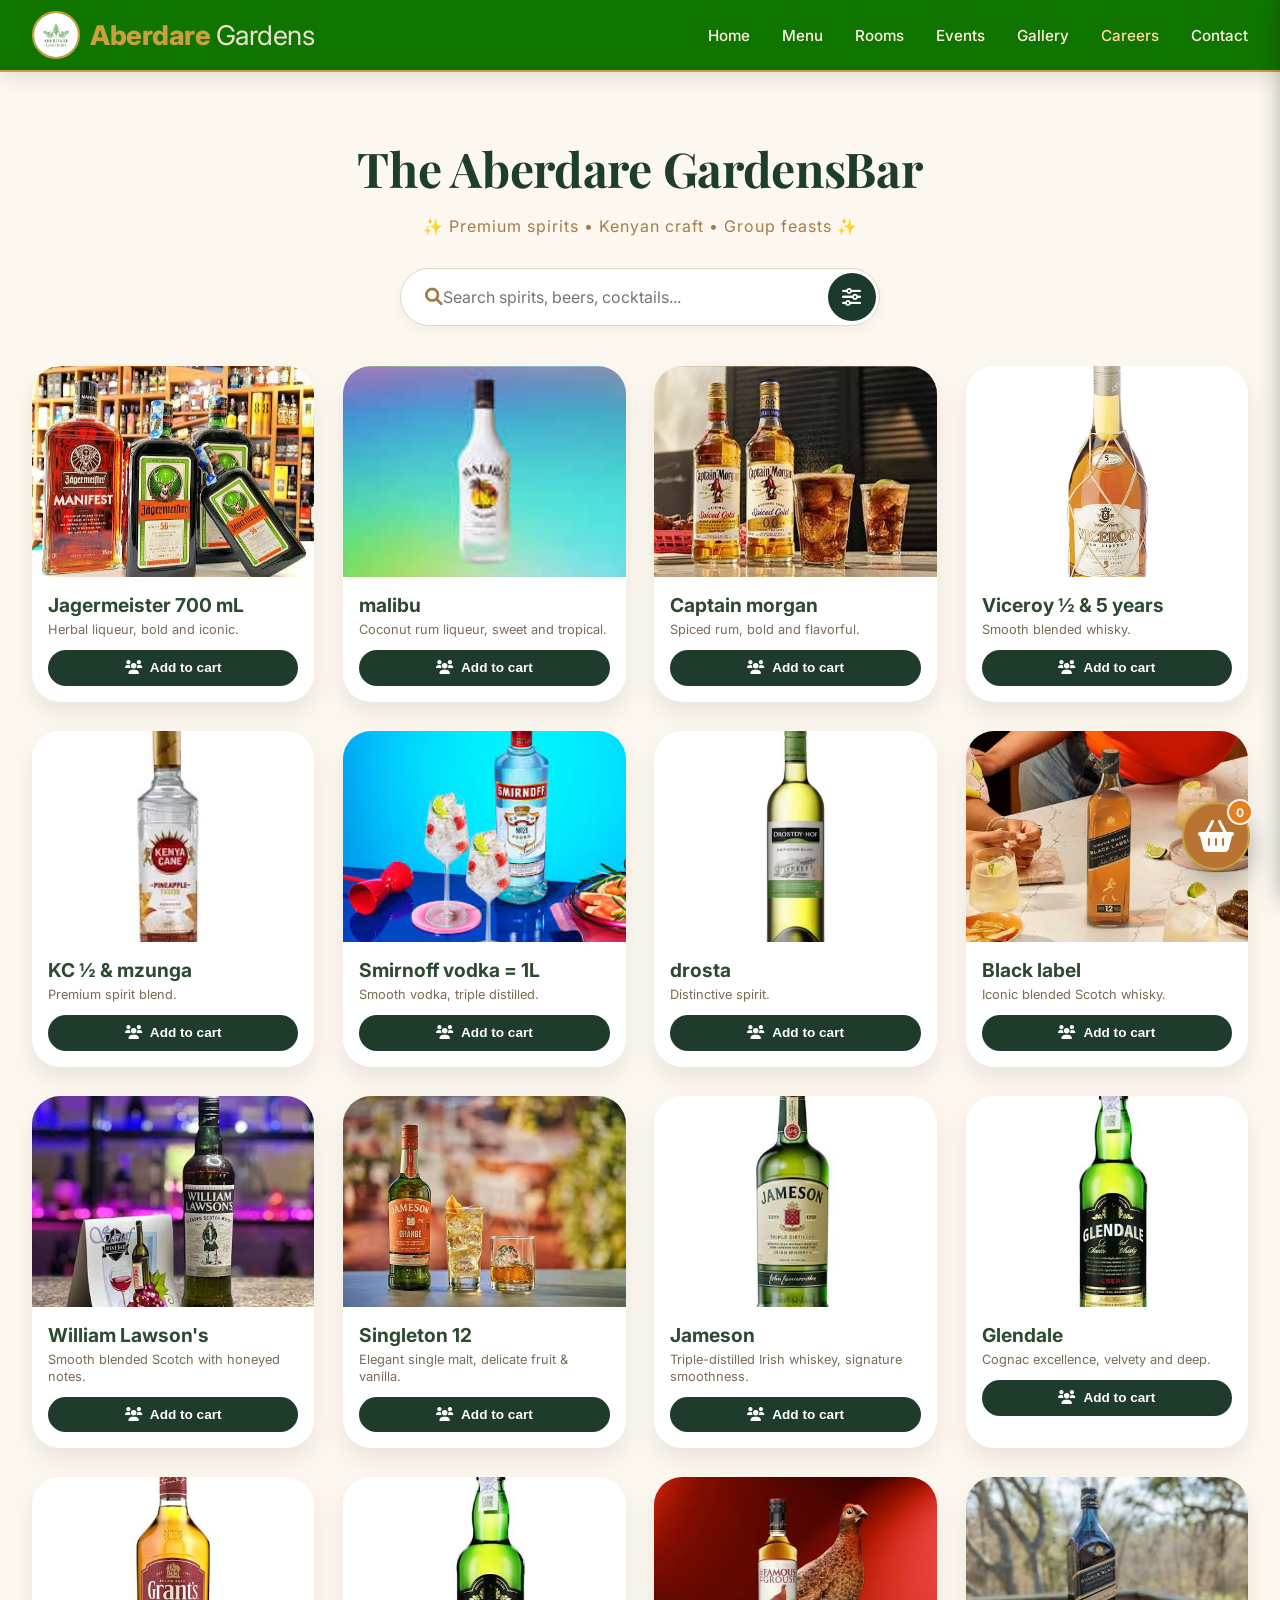
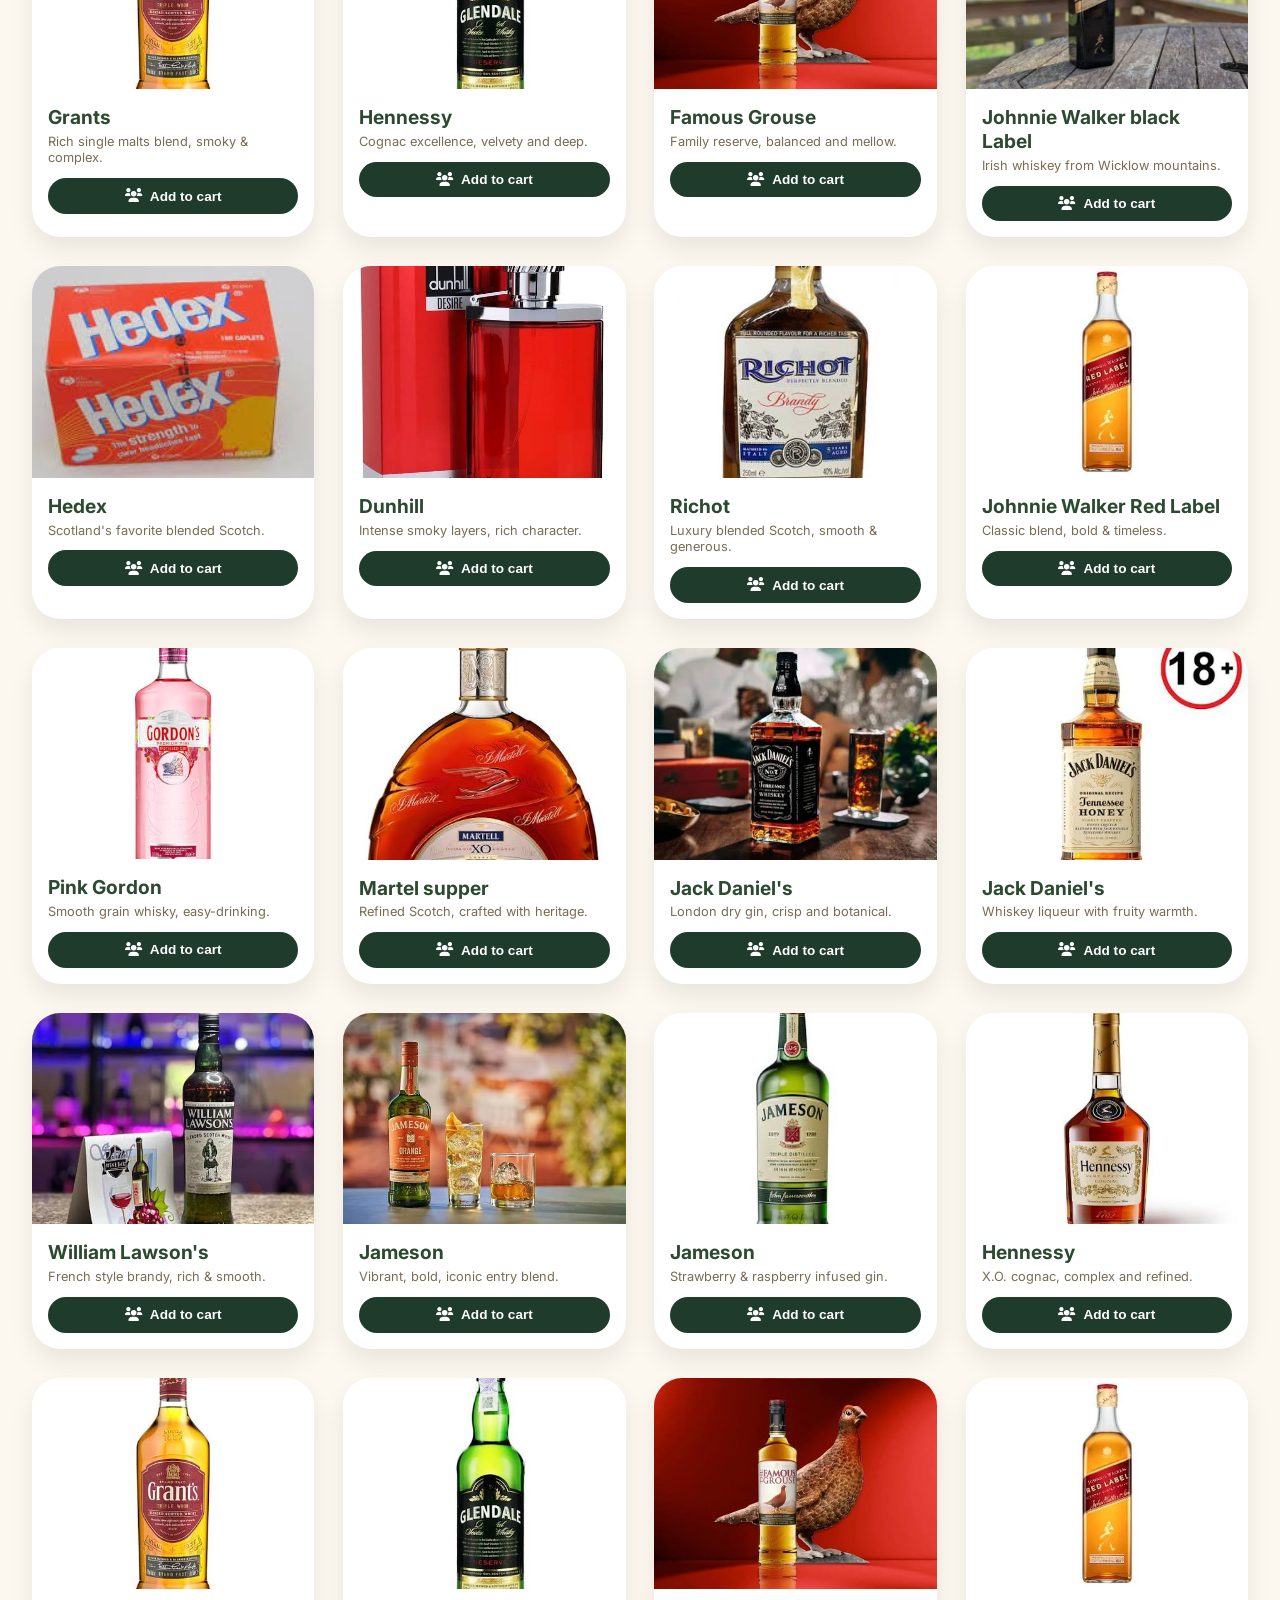
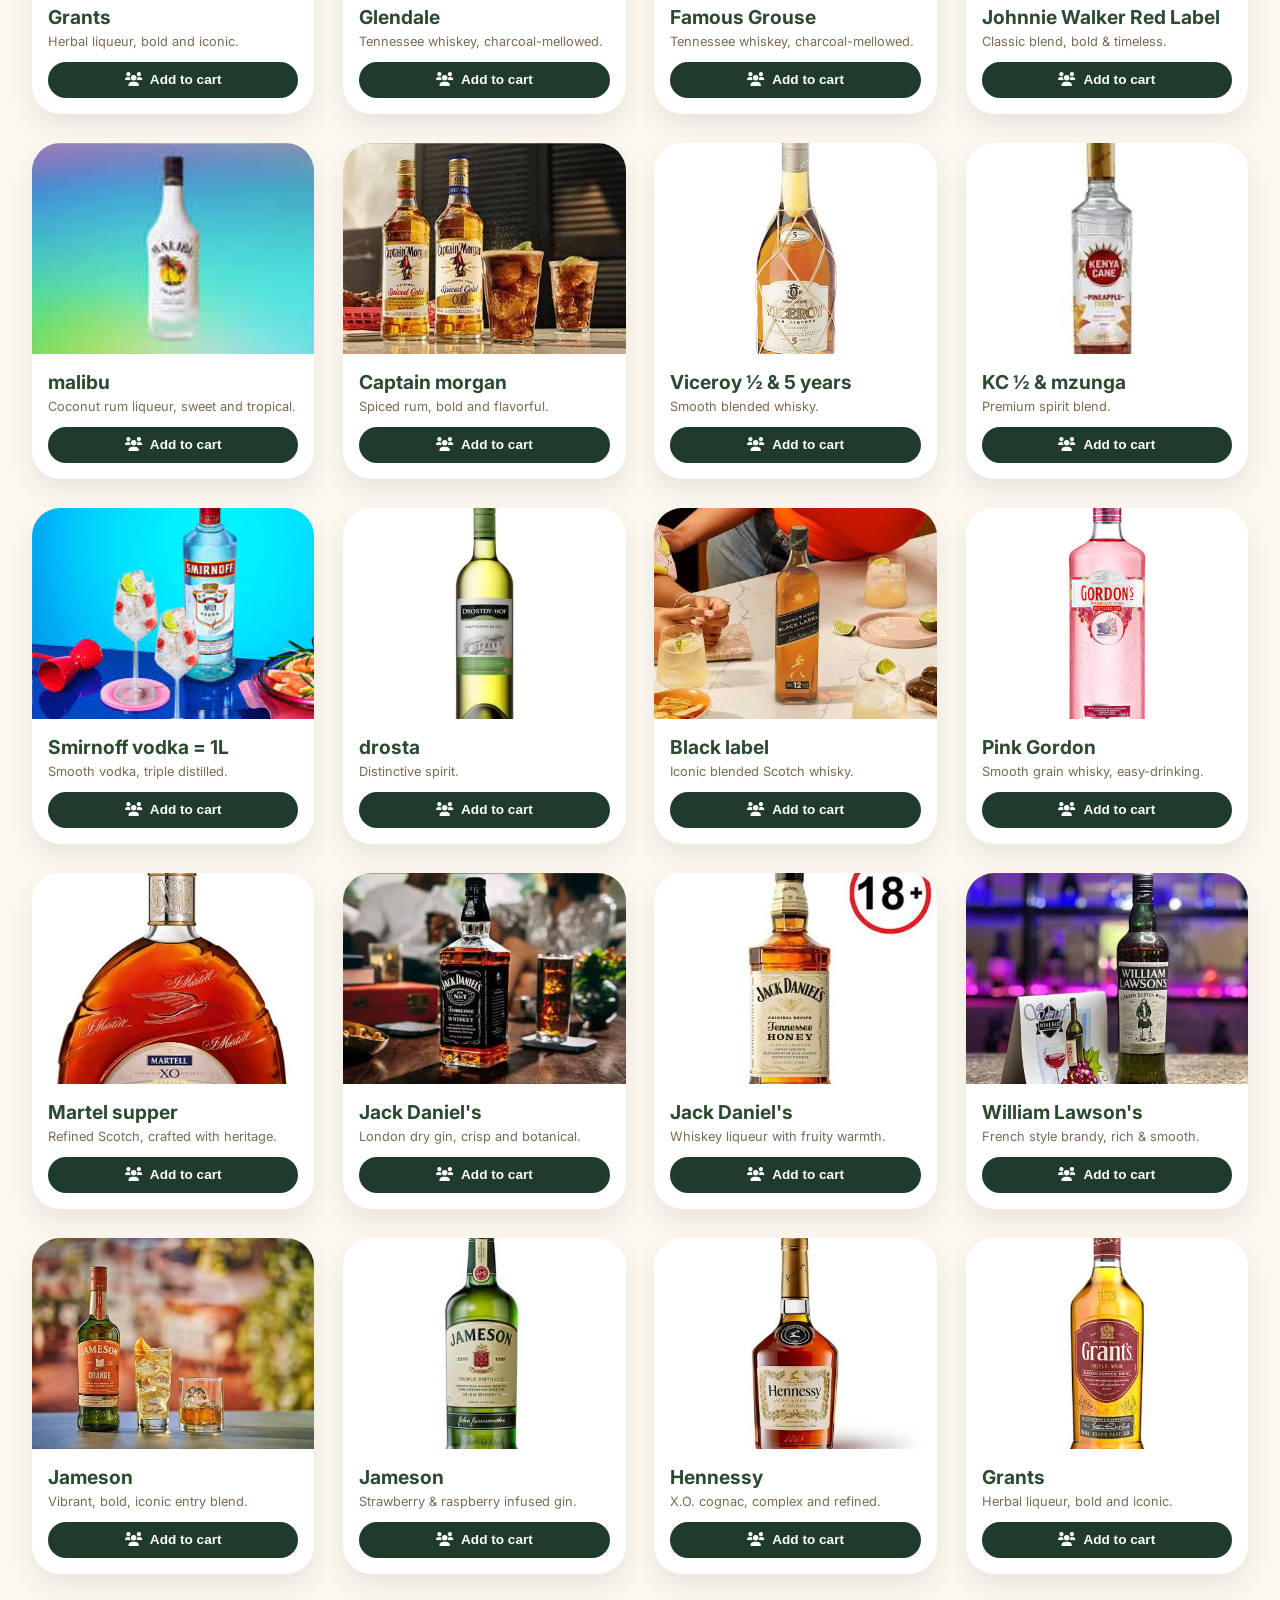
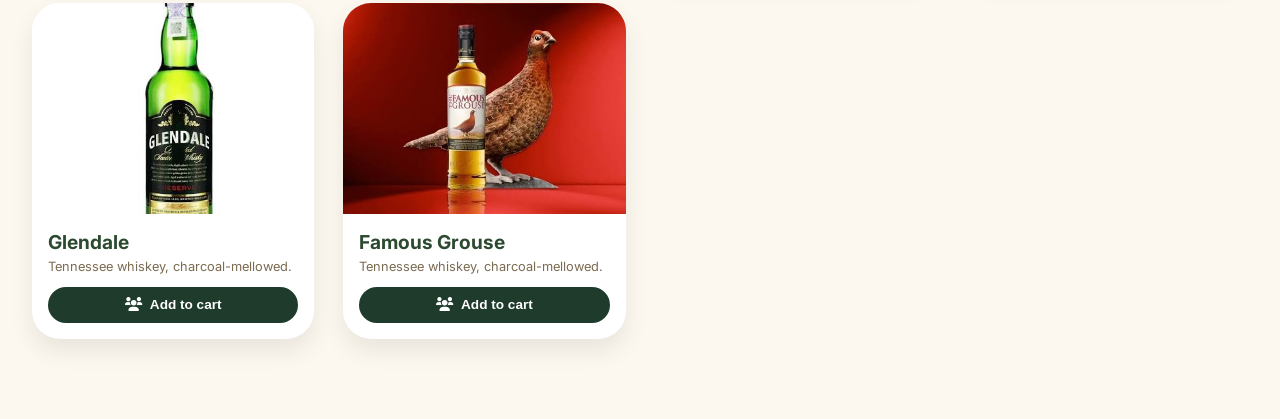
==== commit accda93d: "first commit" ====
--- a/bar.html
+++ b/bar.html
@@ -663,7 +663,6 @@
                     ${badge}
                     <div class="img-placeholder" style="background-image: url('${item.img}');"></div>
                     <div class="card-content">
-                        <span class="category-badge">${item.category}</span>
                         <h3>${item.name}</h3>
                         <p>${item.desc}</p>
                         <button class="order-group-btn" data-id="${item.id}" data-name="${escapeHtml(item.name)}"><i class="fas fa-users"></i> Add to cart</button>
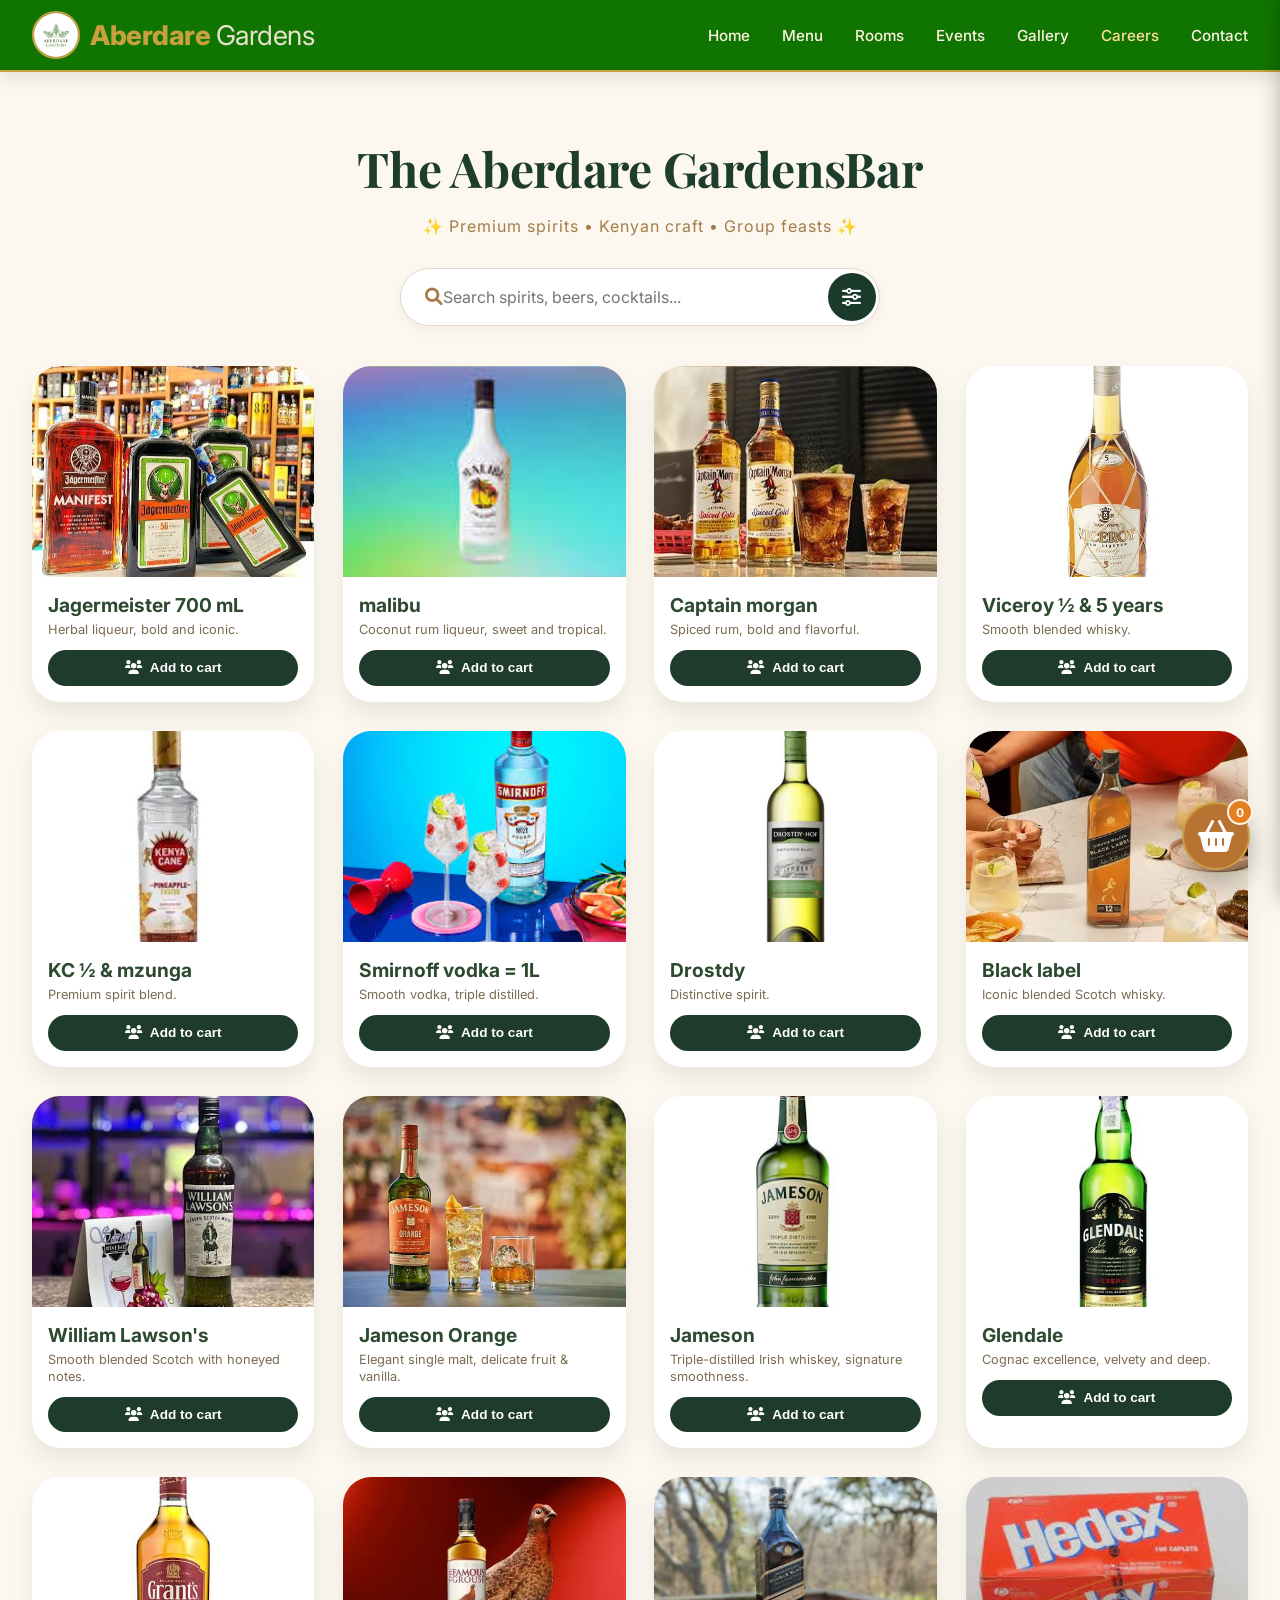
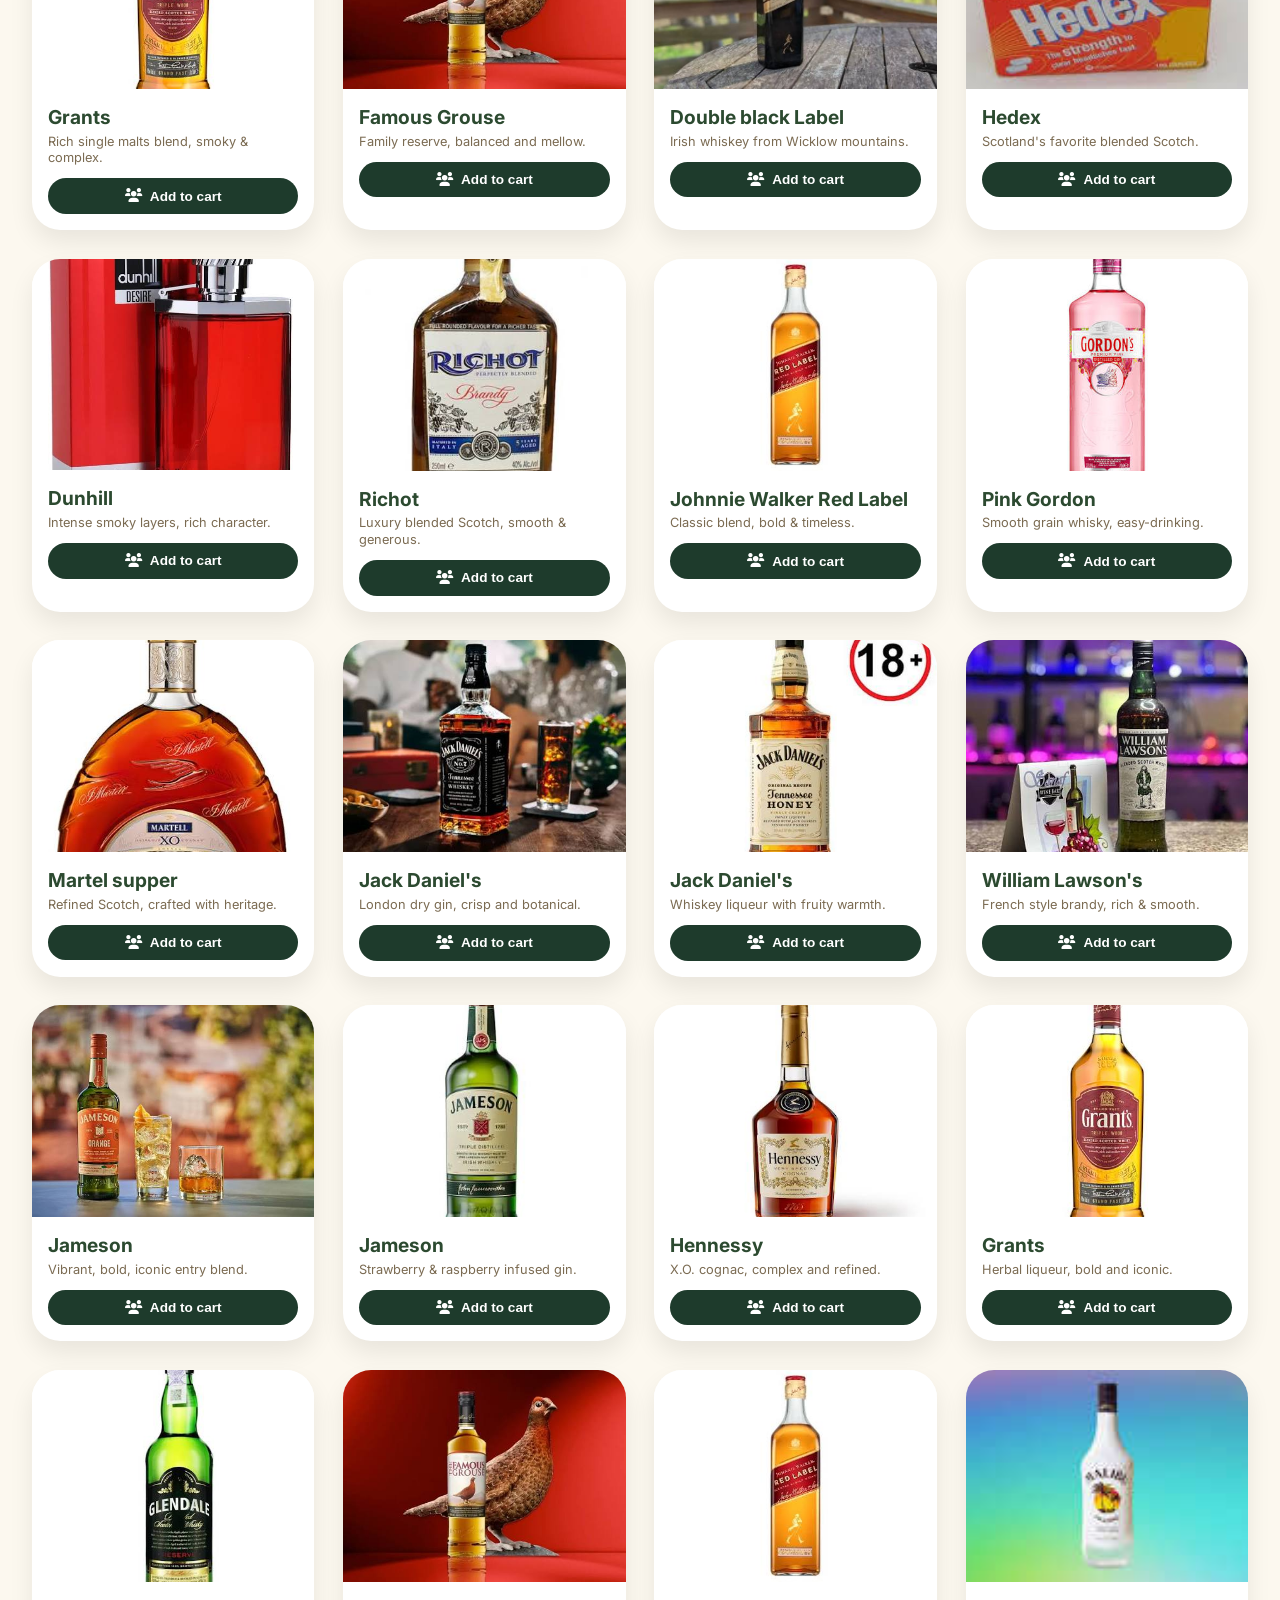
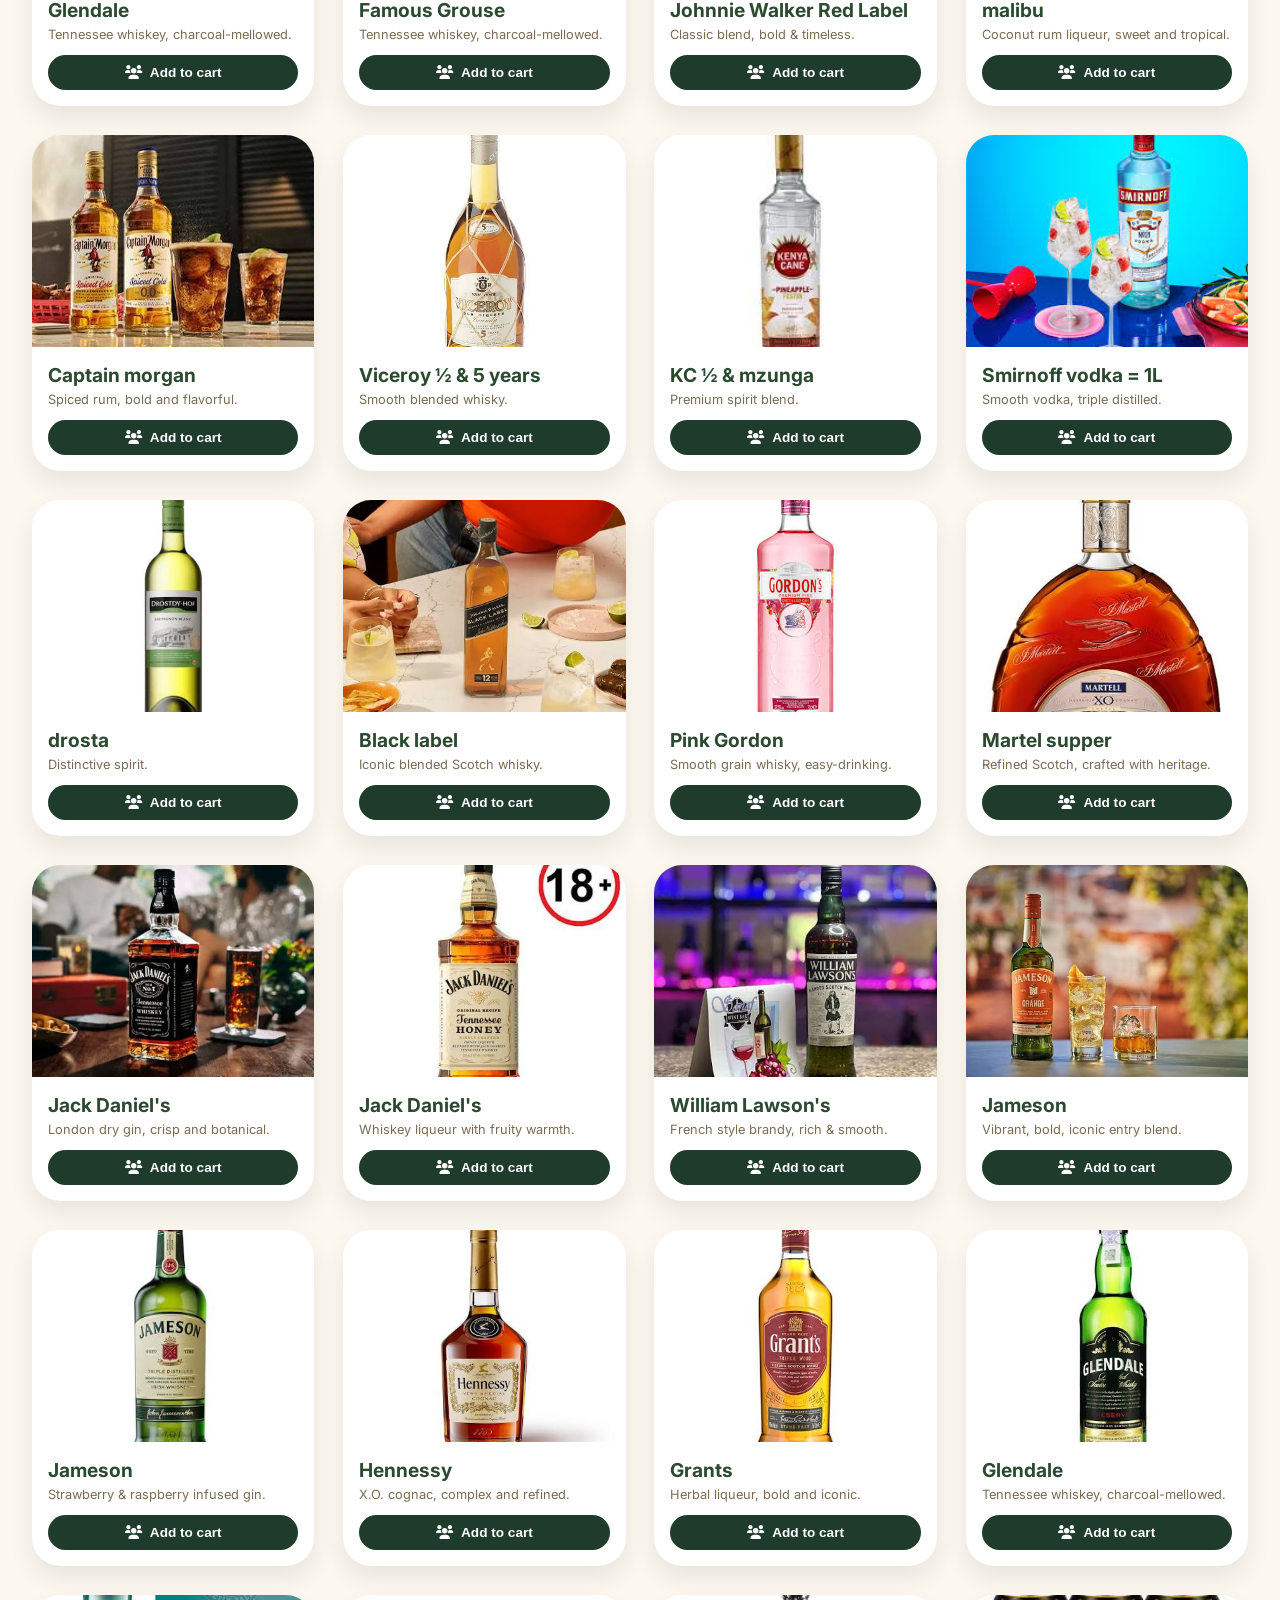
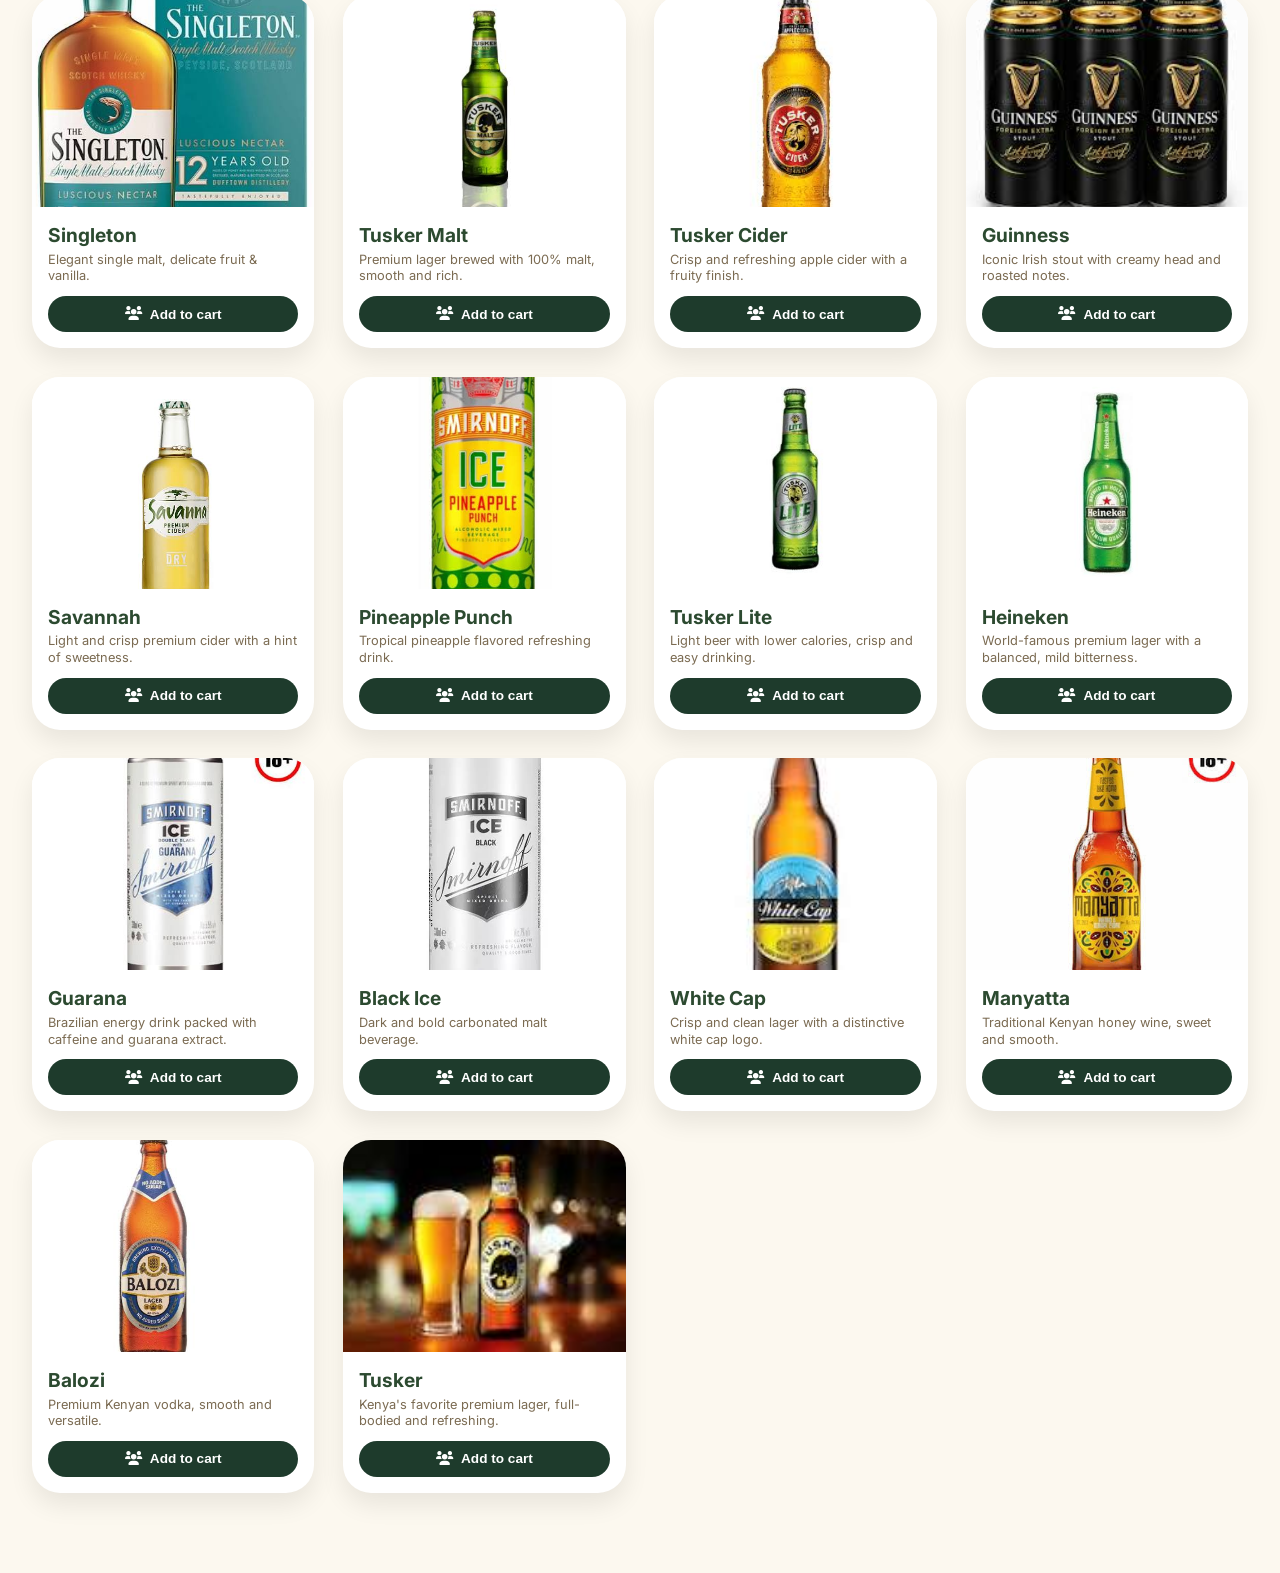
==== commit 6f6e78e9: "first commit" ====
--- a/bar.html
+++ b/bar.html
@@ -522,20 +522,19 @@
     { id: 4, name: "Viceroy ½ & 5 years", category: "Whisky", img: "bar/WhatsApp Image 2026-05-22 at 20.35.52 (1).jpeg", desc: "Smooth blended whisky." },
     { id: 5, name: "KC ½ & mzunga", category: "Whisky", img: "bar2/kc.jpeg", desc: "Premium spirit blend." },
     { id: 6, name: "Smirnoff vodka = 1L", category: "Whisky", img: "bar/WhatsApp Image 2026-05-22 at 20.35.54.jpeg", desc: "Smooth vodka, triple distilled." },
-    { id: 7, name: "drosta", category: "Whisky", img: "bar/WhatsApp Image 2026-05-22 at 20.35.55.jpeg", desc: "Distinctive spirit." },
+    { id: 7, name: "Drostdy", category: "Whisky", img: "bar/WhatsApp Image 2026-05-22 at 20.35.55.jpeg", desc: "Distinctive spirit." },
     { id: 8, name: "Black label", category: "Whisky", img: "bar/WhatsApp Image 2026-05-22 at 20.35.56.jpeg", desc: "Iconic blended Scotch whisky." },
 
 
 // BAR 2 PRODUCTS (bar2 folder - remaining items)
 
     { id: 26, name: "William Lawson's", category: "Whisky", img: "bar2/WhatsApp Image 2026-05-22 at 21.31.17.jpeg", desc: "Smooth blended Scotch with honeyed notes." },
-    { id: 27, name: "Singleton 12", category: "Whisky", img: "bar2/WhatsApp Image 2026-05-22 at 21.31.18 (1).jpeg", desc: "Elegant single malt, delicate fruit & vanilla." },
+    { id: 27, name: "Jameson Orange", category: "Whisky", img: "bar2/WhatsApp Image 2026-05-22 at 21.31.18 (1).jpeg", desc: "Elegant single malt, delicate fruit & vanilla." },
     { id: 28, name: "Jameson", category: "Whisky", img: "bar2/WhatsApp Image 2026-05-22 at 21.31.19.jpeg", desc: "Triple-distilled Irish whiskey, signature smoothness." },
     { id: 31, name: "Glendale", category: "Whisky", img: "bar2/WhatsApp Image 2026-05-22 at 21.31.22 (1).jpeg", desc: "Cognac excellence, velvety and deep." },
     { id: 30, name: "Grants", category: "Whisky", img: "bar2/WhatsApp Image 2026-05-22 at 21.31.21.jpeg", desc: "Rich single malts blend, smoky & complex." },
-    { id: 31, name: "Hennessy", category: "Whisky", img: "bar2/WhatsApp Image 2026-05-22 at 21.31.22 (1).jpeg", desc: "Cognac excellence, velvety and deep." },
     { id: 32, name: "Famous Grouse", category: "Whisky", img: "bar2/WhatsApp Image 2026-05-22 at 21.31.23.jpeg", desc: "Family reserve, balanced and mellow." },
-    { id: 34, name: "Johnnie Walker black Label", category: "Whisky", img: "bar2/WhatsApp Image 2026-05-22 at 21.31.25.jpeg", desc: "Irish whiskey from Wicklow mountains." },
+    { id: 34, name: "Double black Label", category: "Whisky", img: "bar2/WhatsApp Image 2026-05-22 at 21.31.25.jpeg", desc: "Irish whiskey from Wicklow mountains." },
     { id: 35, name: "Hedex", category: "Whisky", img: "bar2/WhatsApp Image 2026-05-22 at 21.31.26 (1).jpeg", desc: "Scotland's favorite blended Scotch." },
     { id: 36, name: "Dunhill", category: "Whisky", img: "bar2/WhatsApp Image 2026-05-22 at 21.31.27.jpeg", desc: "Intense smoky layers, rich character." },
     { id: 37, name: "Richot", category: "Whisky", img: "bar2/WhatsApp Image 2026-05-22 at 21.31.28 (1).jpeg", desc: "Luxury blended Scotch, smooth & generous." },
@@ -572,8 +571,24 @@
     { id: 46, name: "Hennessy", category: "Whisky", img: "bar2/WhatsApp Image 2026-05-22 at 21.31.20 (1).jpeg", desc: "X.O. cognac, complex and refined." },
     { id: 47, name: "Grants", category: "Whisky", img: "bar2/WhatsApp Image 2026-05-22 at 21.31.21.jpeg", desc: "Herbal liqueur, bold and iconic." },
     { id: 48, name: "Glendale", category: "Whisky", img: "bar2/WhatsApp Image 2026-05-22 at 21.31.22 (1).jpeg", desc: "Tennessee whiskey, charcoal-mellowed." },
-    { id: 49, name: "Famous Grouse", category: "Whisky", img: "bar2/WhatsApp Image 2026-05-22 at 21.31.23.jpeg", desc: "Tennessee whiskey, charcoal-mellowed." }
-];
+    { id: 49, name: "Singleton", category: "Whisky", img: "bar2/WhatsApp Image 2026-05-22 at 21.31.18.jpeg", desc: "Elegant single malt, delicate fruit & vanilla." },
+
+ 
+  { id: 7, name: "Tusker Malt", category: "Beer", img: "bar3/WhatsApp Image 2026-05-23 at 16.40.22 (1).jpeg", desc: "Premium lager brewed with 100% malt, smooth and rich." },
+  { id: 8, name: "Tusker Cider", category: "Cider", img: "bar3/WhatsApp Image 2026-05-23 at 16.40.22.jpeg", desc: "Crisp and refreshing apple cider with a fruity finish." },
+  { id: 39, name: "Guinness", category: "Stout", img: "bar3/WhatsApp Image 2026-05-23 at 16.40.23 (1).jpeg", desc: "Iconic Irish stout with creamy head and roasted notes." },
+  { id: 40, name: "Savannah", category: "Cider", img: "bar3/WhatsApp Image 2026-05-23 at 16.40.23 (2).jpeg", desc: "Light and crisp premium cider with a hint of sweetness." },
+  { id: 41, name: "Pineapple Punch", category: "Non-Alcoholic", img: "bar3/WhatsApp Image 2026-05-23 at 16.40.23 (3).jpeg", desc: "Tropical pineapple flavored refreshing drink." },
+  { id: 42, name: "Tusker Lite", category: "Beer", img: "bar3/WhatsApp Image 2026-05-23 at 16.40.23.jpeg", desc: "Light beer with lower calories, crisp and easy drinking." },
+  { id: 43, name: "Heineken", category: "Beer", img: "bar3/WhatsApp Image 2026-05-23 at 16.40.24 (1).jpeg", desc: "World-famous premium lager with a balanced, mild bitterness." },
+  { id: 44, name: "Guarana", category: "Energy Drink", img: "bar3/WhatsApp Image 2026-05-23 at 16.40.24 (2).jpeg", desc: "Brazilian energy drink packed with caffeine and guarana extract." },
+  { id: 45, name: "Black Ice", category: "Malt Drink", img: "bar3/WhatsApp Image 2026-05-23 at 16.40.24 (3).jpeg", desc: "Dark and bold carbonated malt beverage." },
+  { id: 46, name: "White Cap", category: "Beer", img: "bar3/WhatsApp Image 2026-05-23 at 16.40.24 (4).jpeg", desc: "Crisp and clean lager with a distinctive white cap logo." },
+  { id: 47, name: "Manyatta", category: "Traditional", img: "bar3/WhatsApp Image 2026-05-23 at 16.40.24.jpeg", desc: "Traditional Kenyan honey wine, sweet and smooth." },
+  { id: 48, name: "Balozi", category: "Spirit", img: "bar3/WhatsApp Image 2026-05-23 at 16.40.25 (1).jpeg", desc: "Premium Kenyan vodka, smooth and versatile." },
+  { id: 49, name: "Tusker", category: "Beer", img: "bar3/WhatsApp Image 2026-05-23 at 16.40.25.jpeg", desc: "Kenya's favorite premium lager, full-bodied and refreshing." }
+
+    ];
   
 let cart = [];
 let activeFilter = "all";
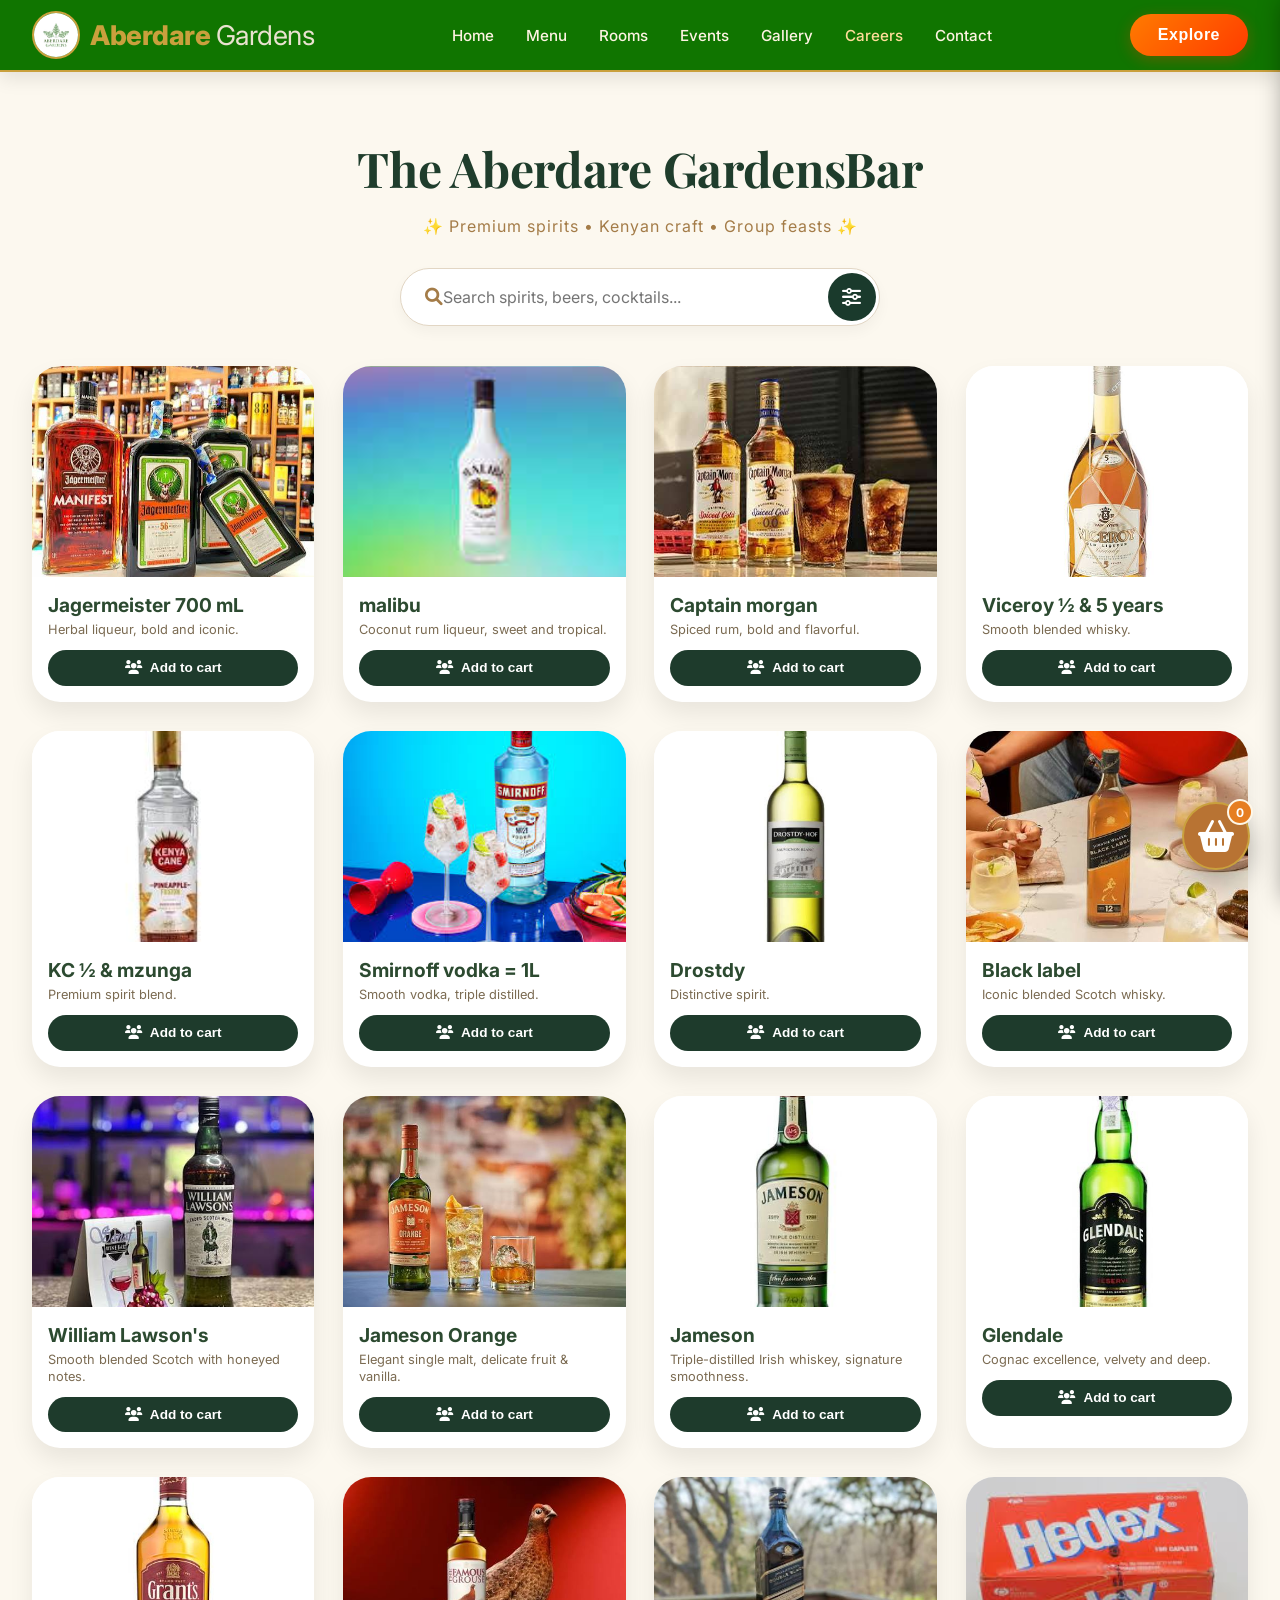
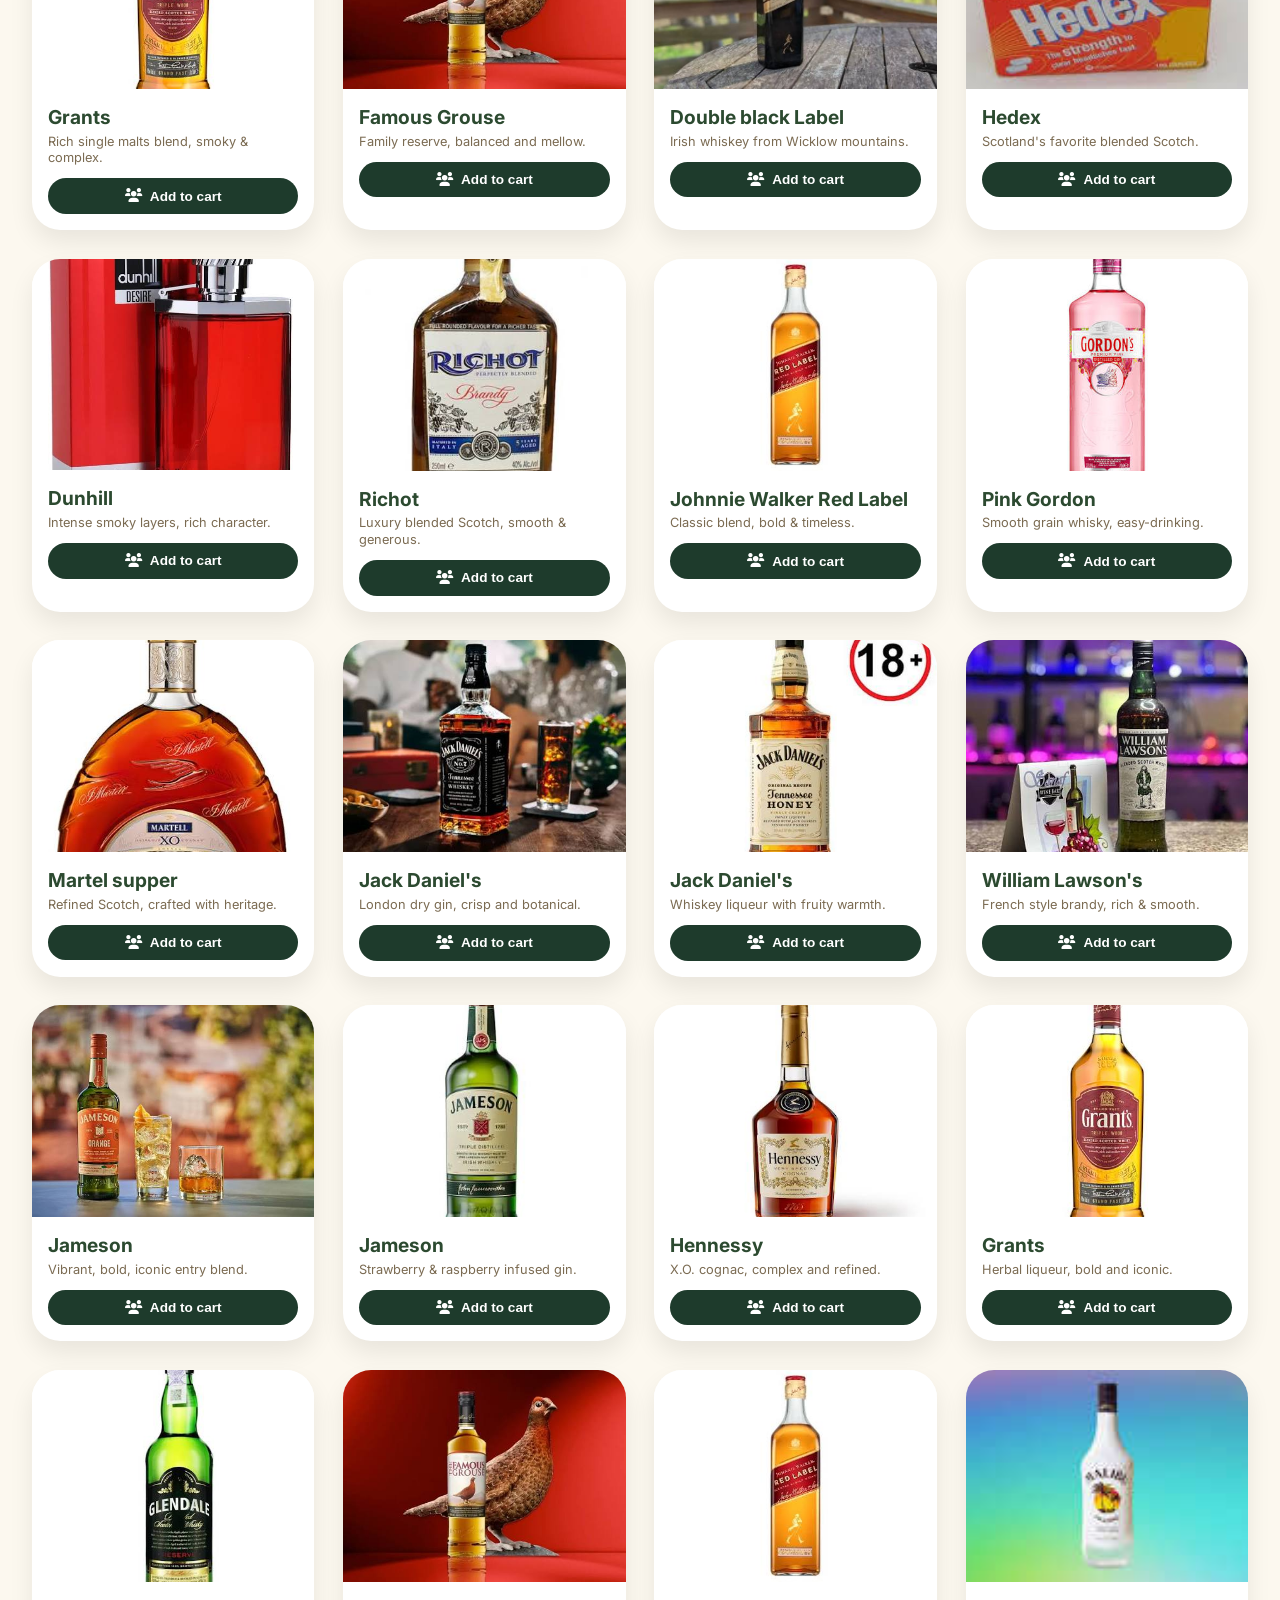
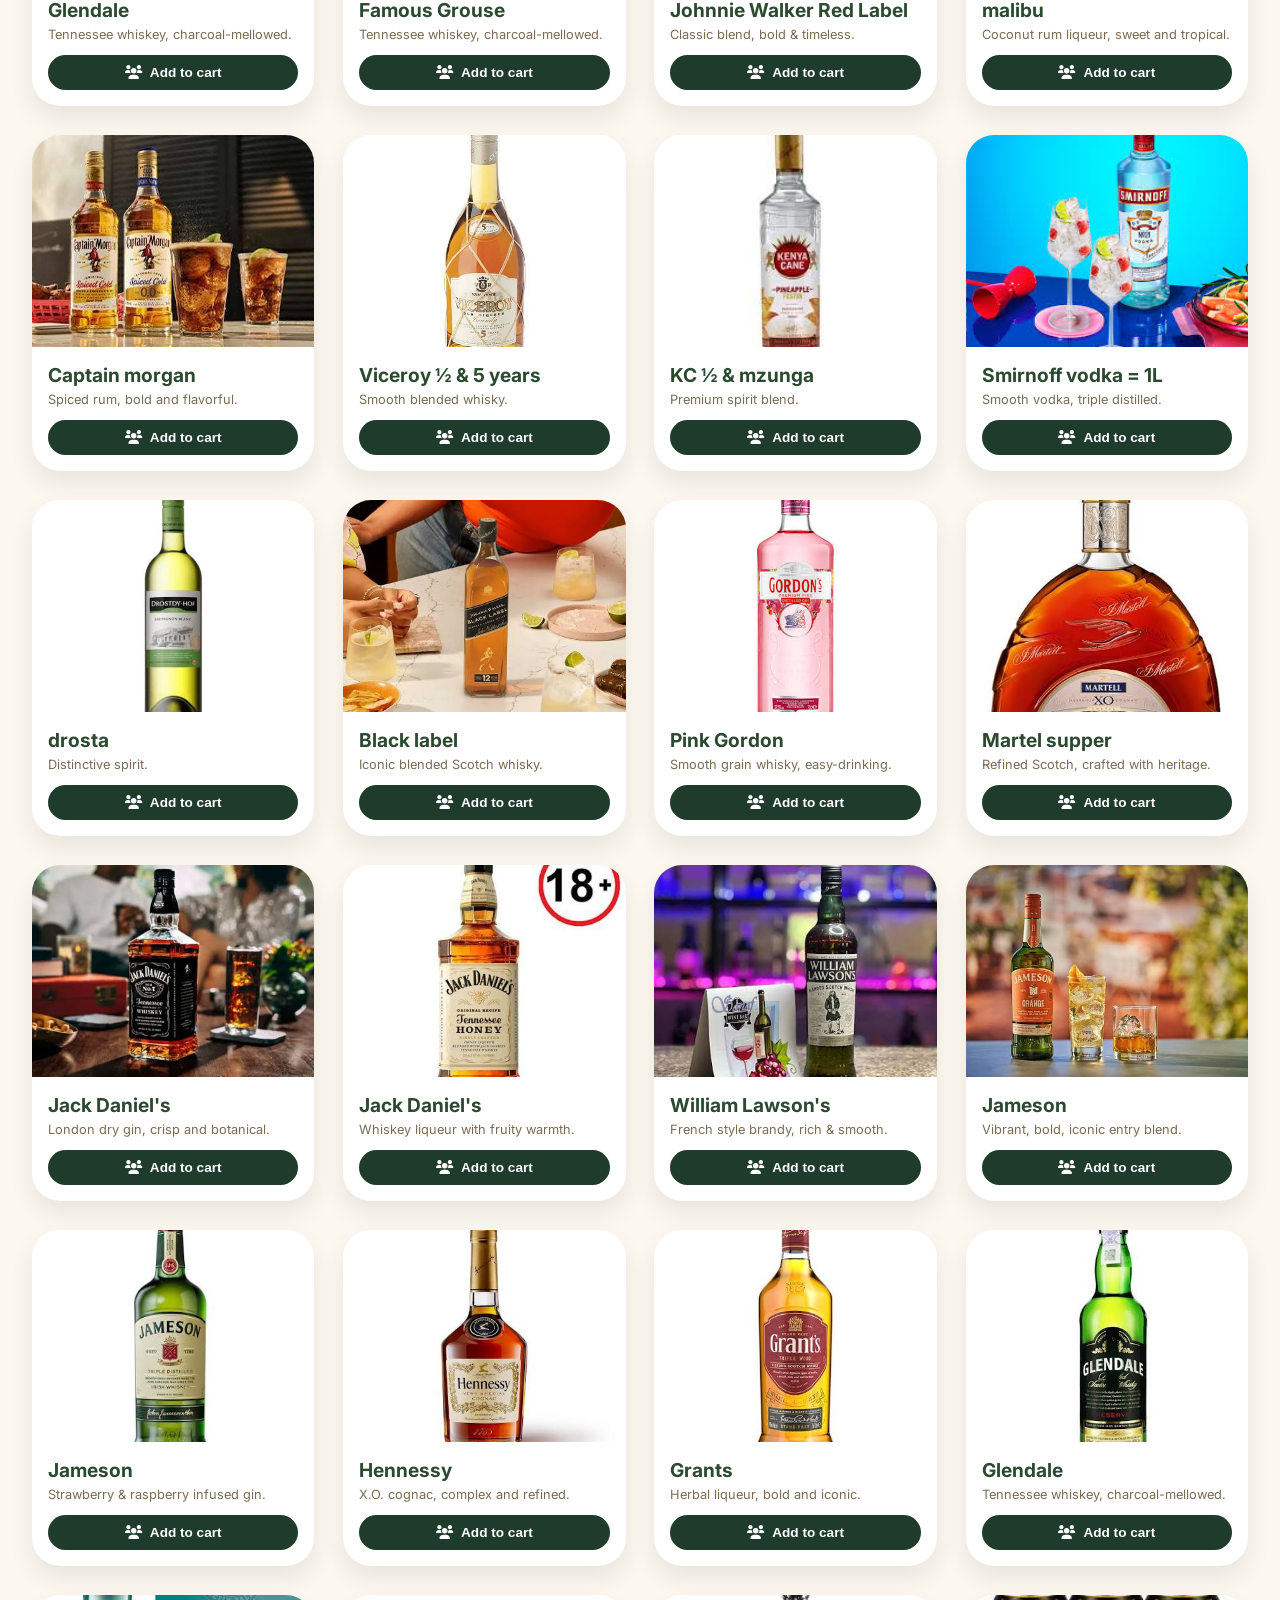
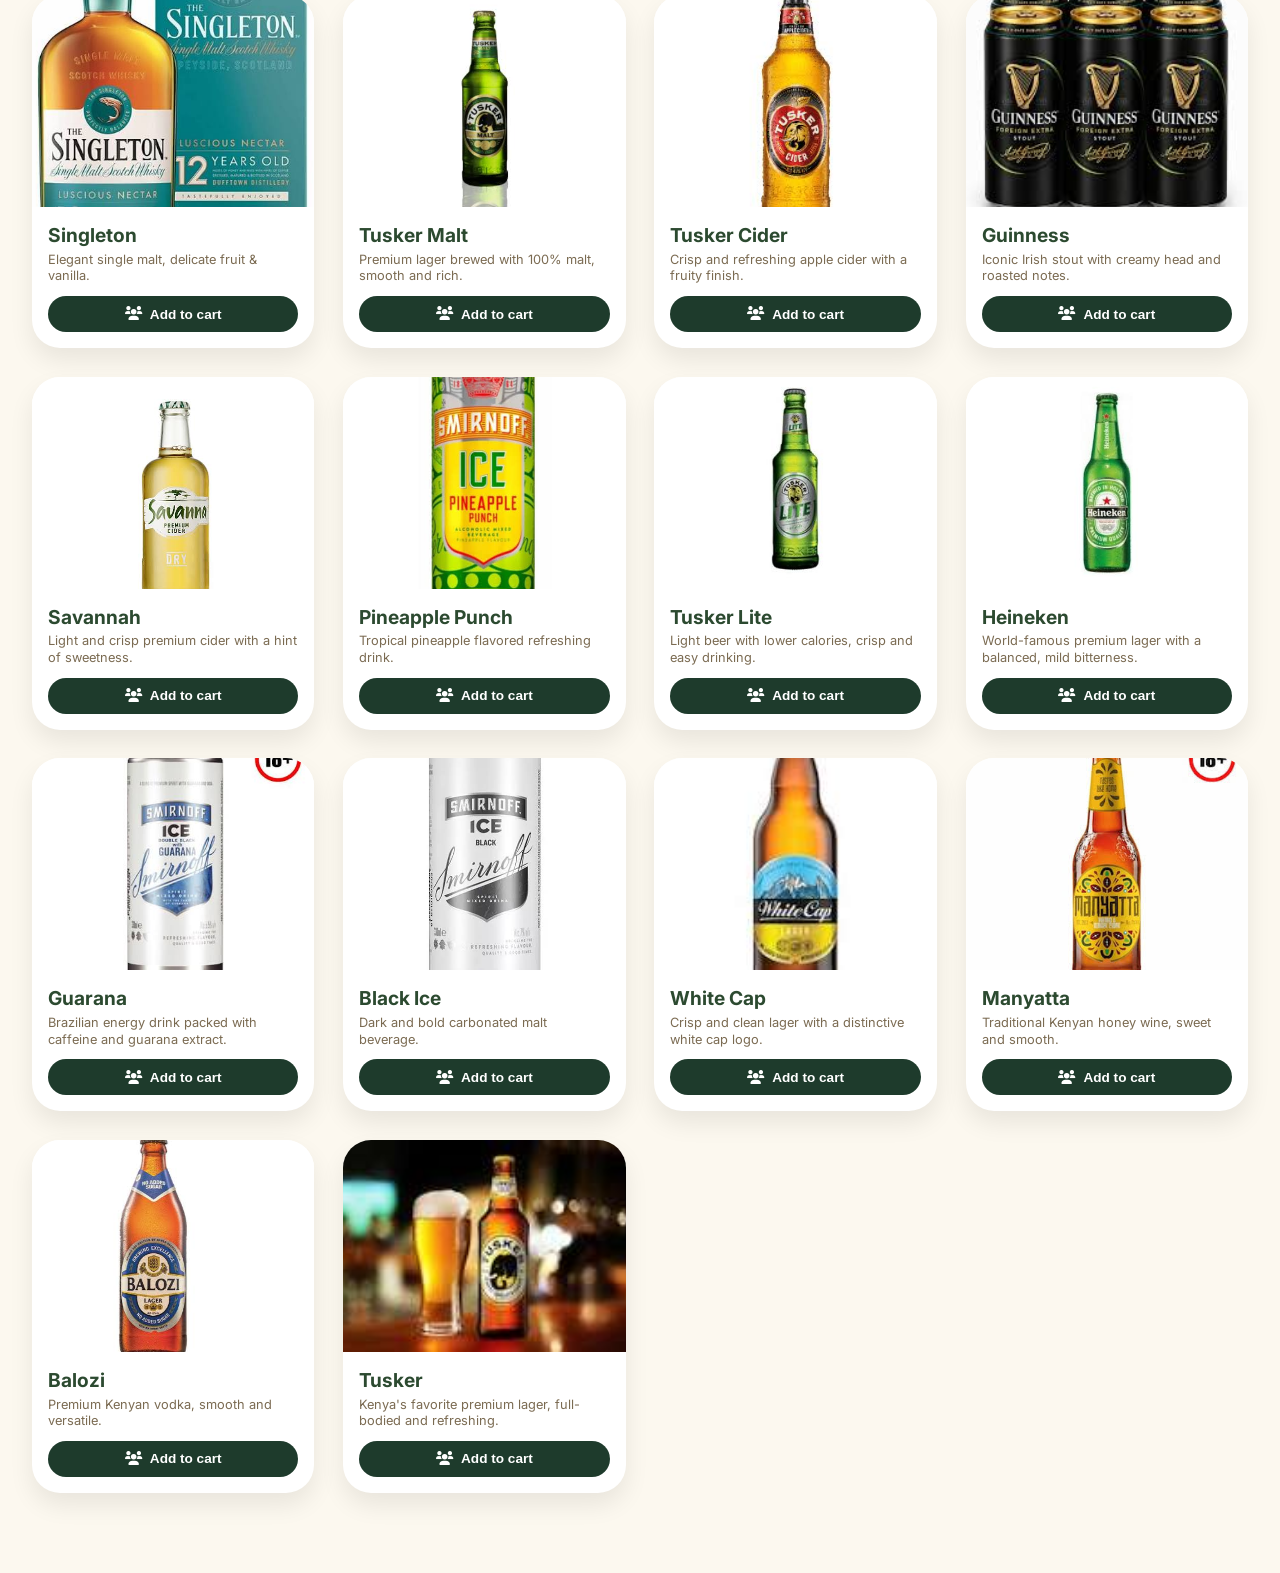
==== commit bca04ee0: "first commit" ====
--- a/bar.html
+++ b/bar.html
@@ -437,6 +437,29 @@
             .floating-cart { width: 56px; height: 56px; bottom: 20px; right: 20px; }
             #toastMsg { bottom: 100px; white-space: normal; text-align: center; }
         }
+        .explorebutton {
+    background: linear-gradient(135deg, #ff7b00, #ff3c00);
+    color: white;
+    border: none;
+    padding: 12px 28px;
+    border-radius: 50px;
+    font-size: 16px;
+    font-weight: 600;
+    cursor: pointer;
+    transition: all 0.3s ease;
+    box-shadow: 0 4px 15px rgba(255, 60, 0, 0.3);
+    letter-spacing: 0.5px;
+}
+
+.explorebutton:hover {
+    transform: translateY(-3px);
+    box-shadow: 0 8px 20px rgba(255, 60, 0, 0.45);
+    background: linear-gradient(135deg, #ff8c1a, #ff4d1a);
+}
+
+.explorebutton:active {
+    transform: scale(0.97);
+}
     </style>
 </head>
 <body>
@@ -457,7 +480,9 @@
 
       <li><a href="contact.html">Contact</a></li>
     </ul>
-    <button class="mobile-menu-btn" id="mobileMenuBtn">☰</button>
+    <button class="explorebutton" id="mobileMenuBtn">
+    Explore
+</button>
   </div>
 </nav>
 
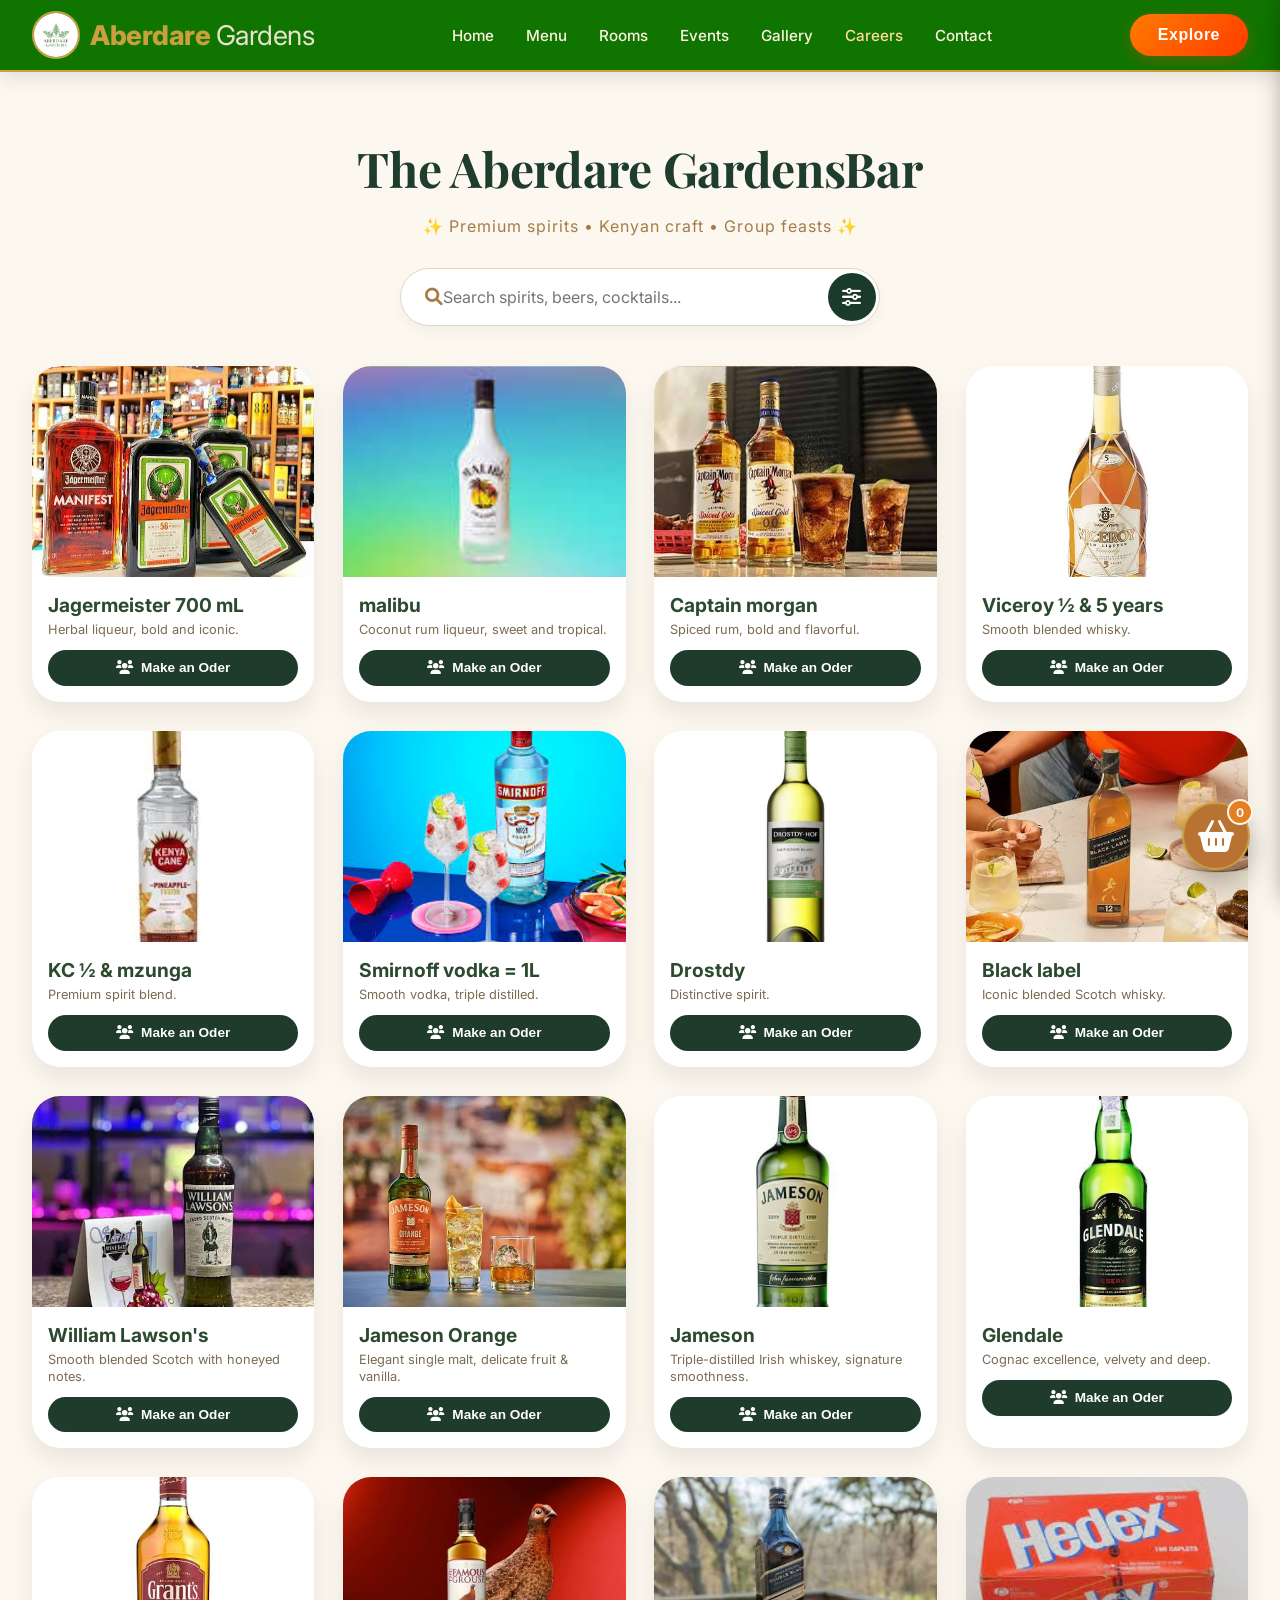
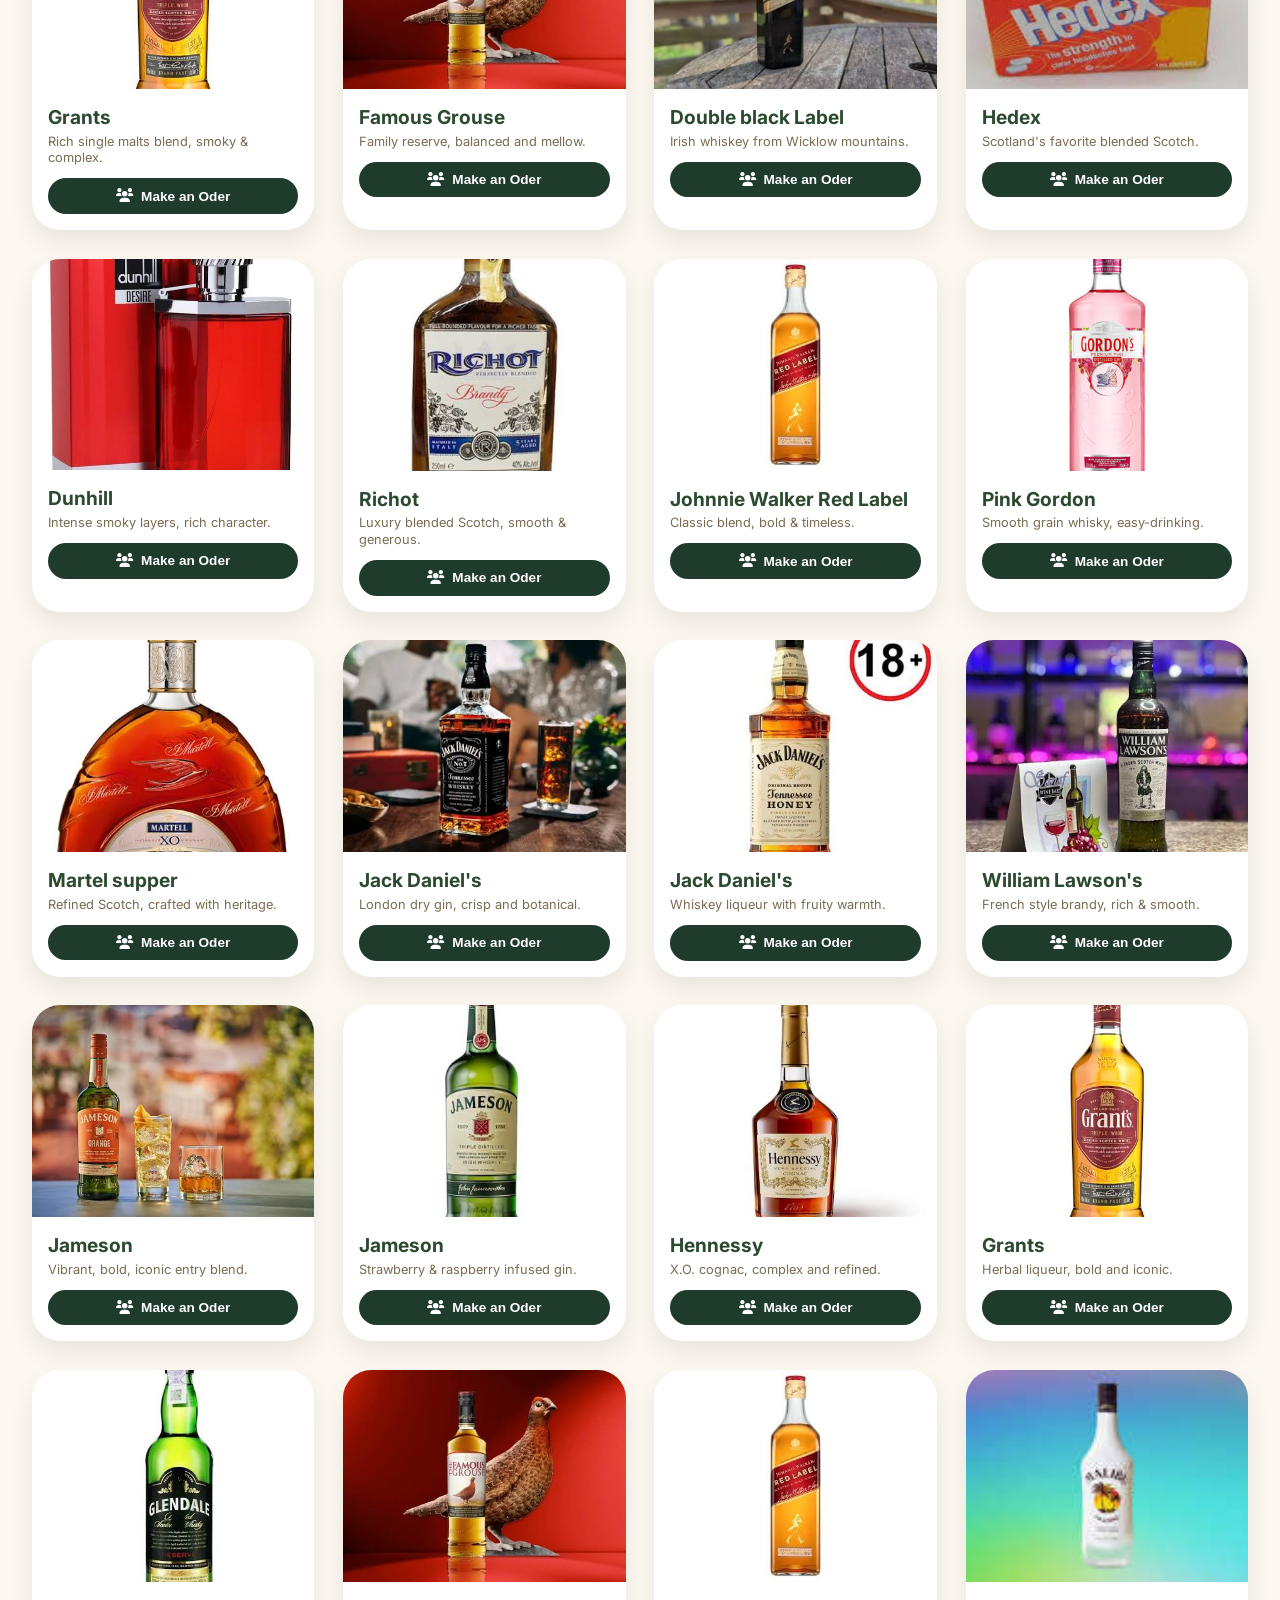
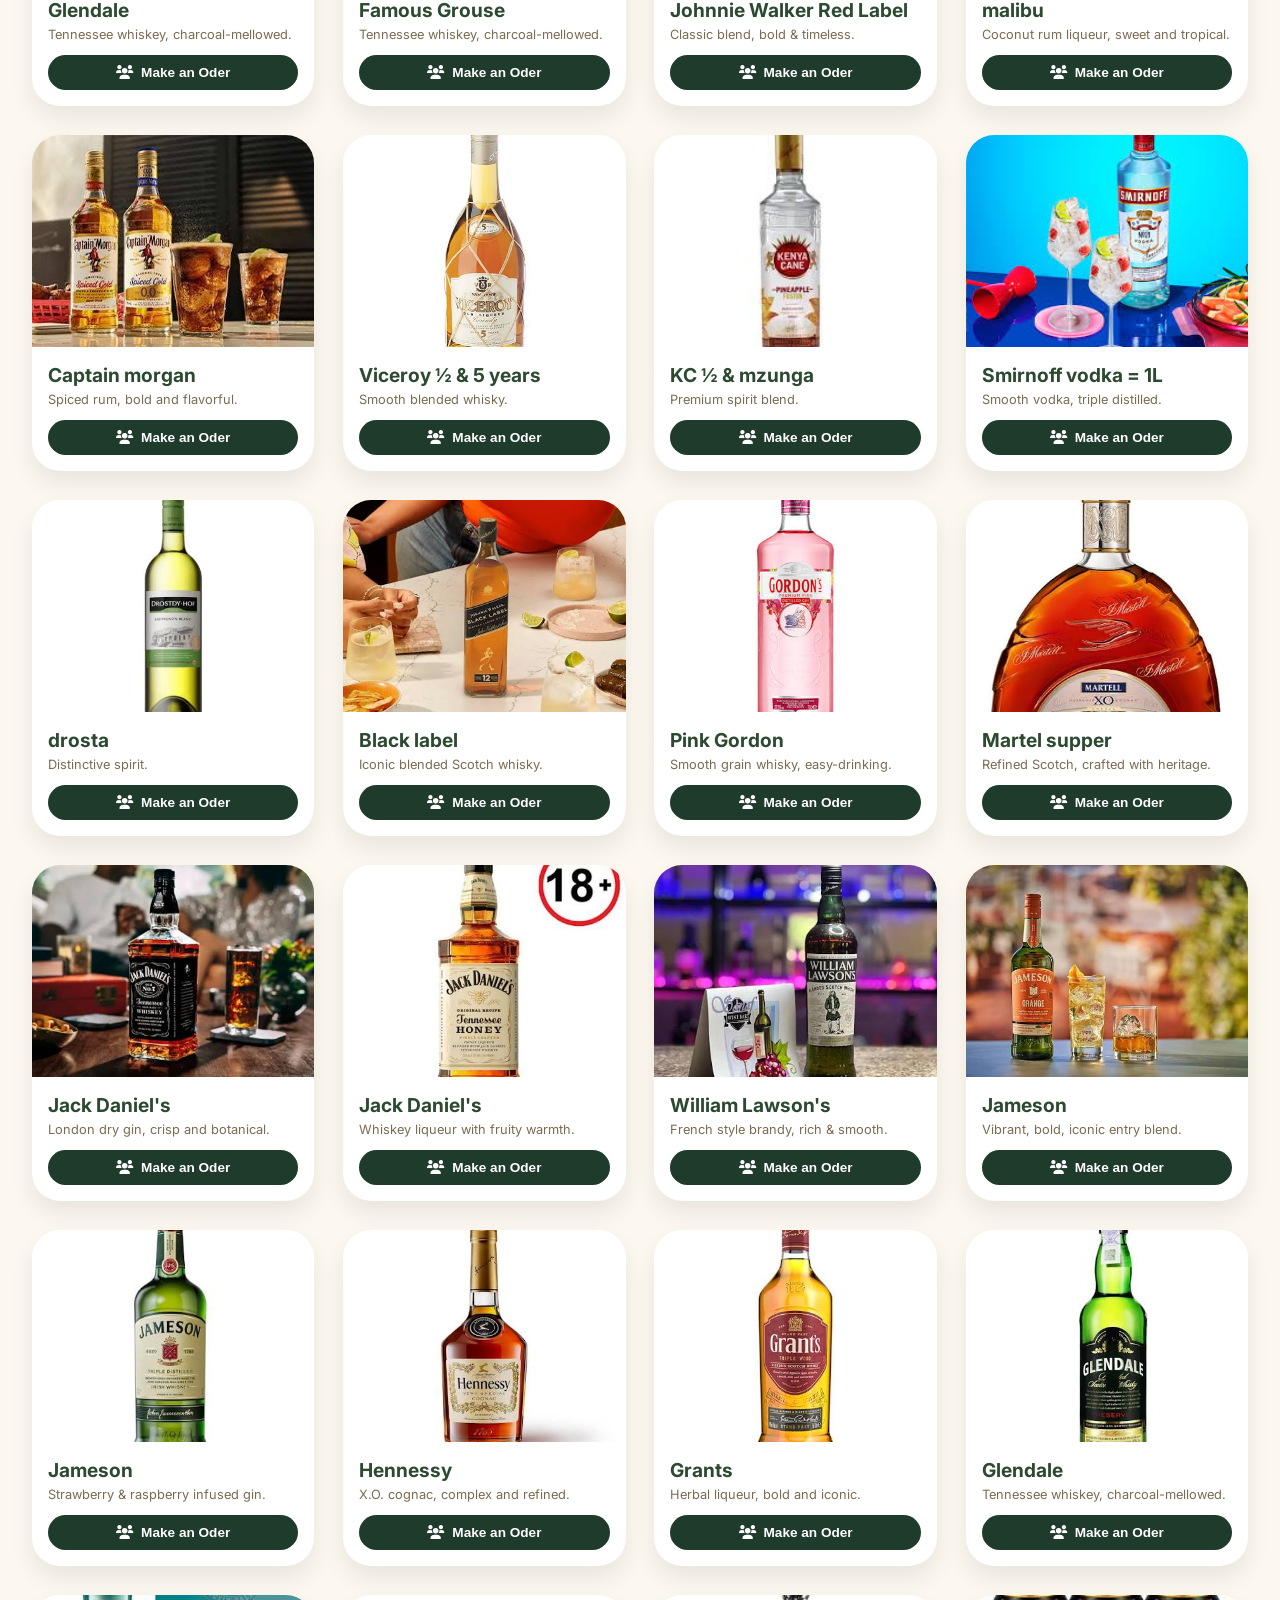
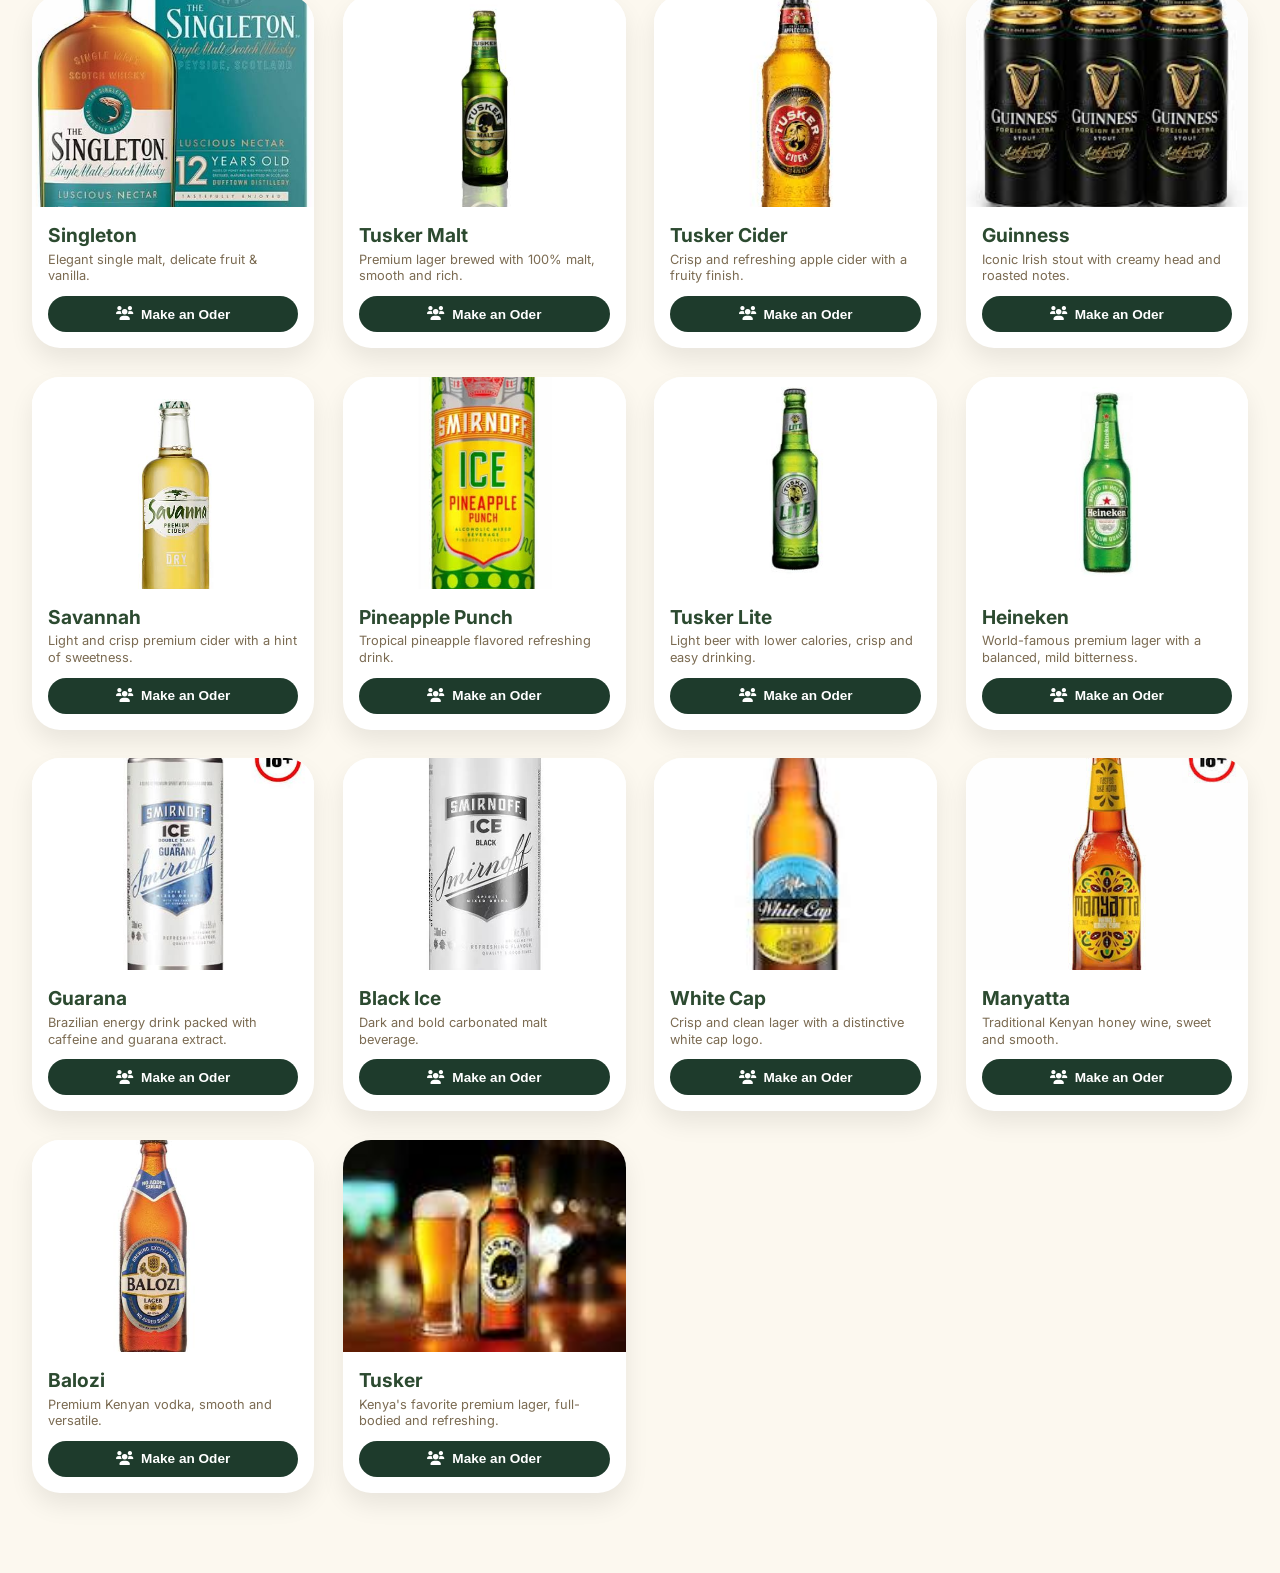
==== commit 670a4134: "first commit" ====
--- a/bar.html
+++ b/bar.html
@@ -705,7 +705,7 @@
                     <div class="card-content">
                         <h3>${item.name}</h3>
                         <p>${item.desc}</p>
-                        <button class="order-group-btn" data-id="${item.id}" data-name="${escapeHtml(item.name)}"><i class="fas fa-users"></i> Add to cart</button>
+                        <button class="order-group-btn" data-id="${item.id}" data-name="${escapeHtml(item.name)}"><i class="fas fa-users"></i> Make an Oder</button>
                     </div>
                 </div>`;
     }).join('');
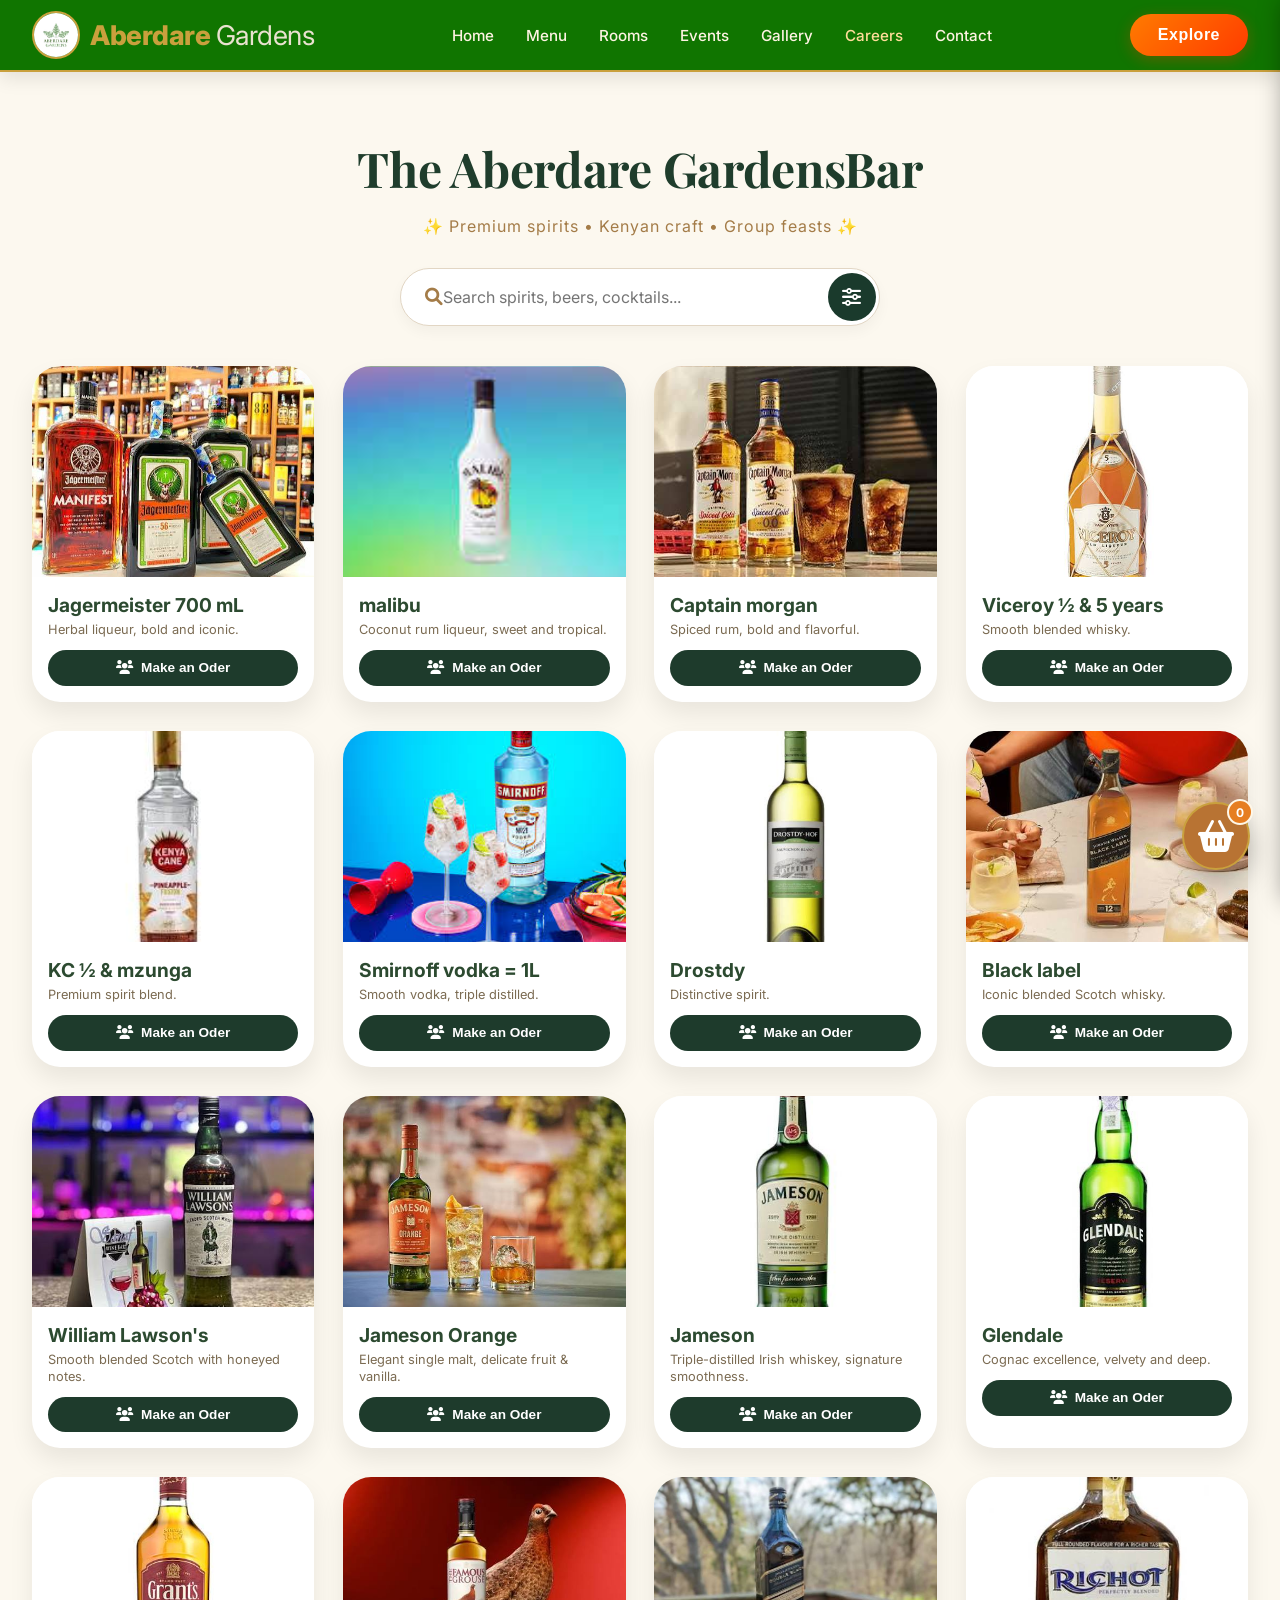
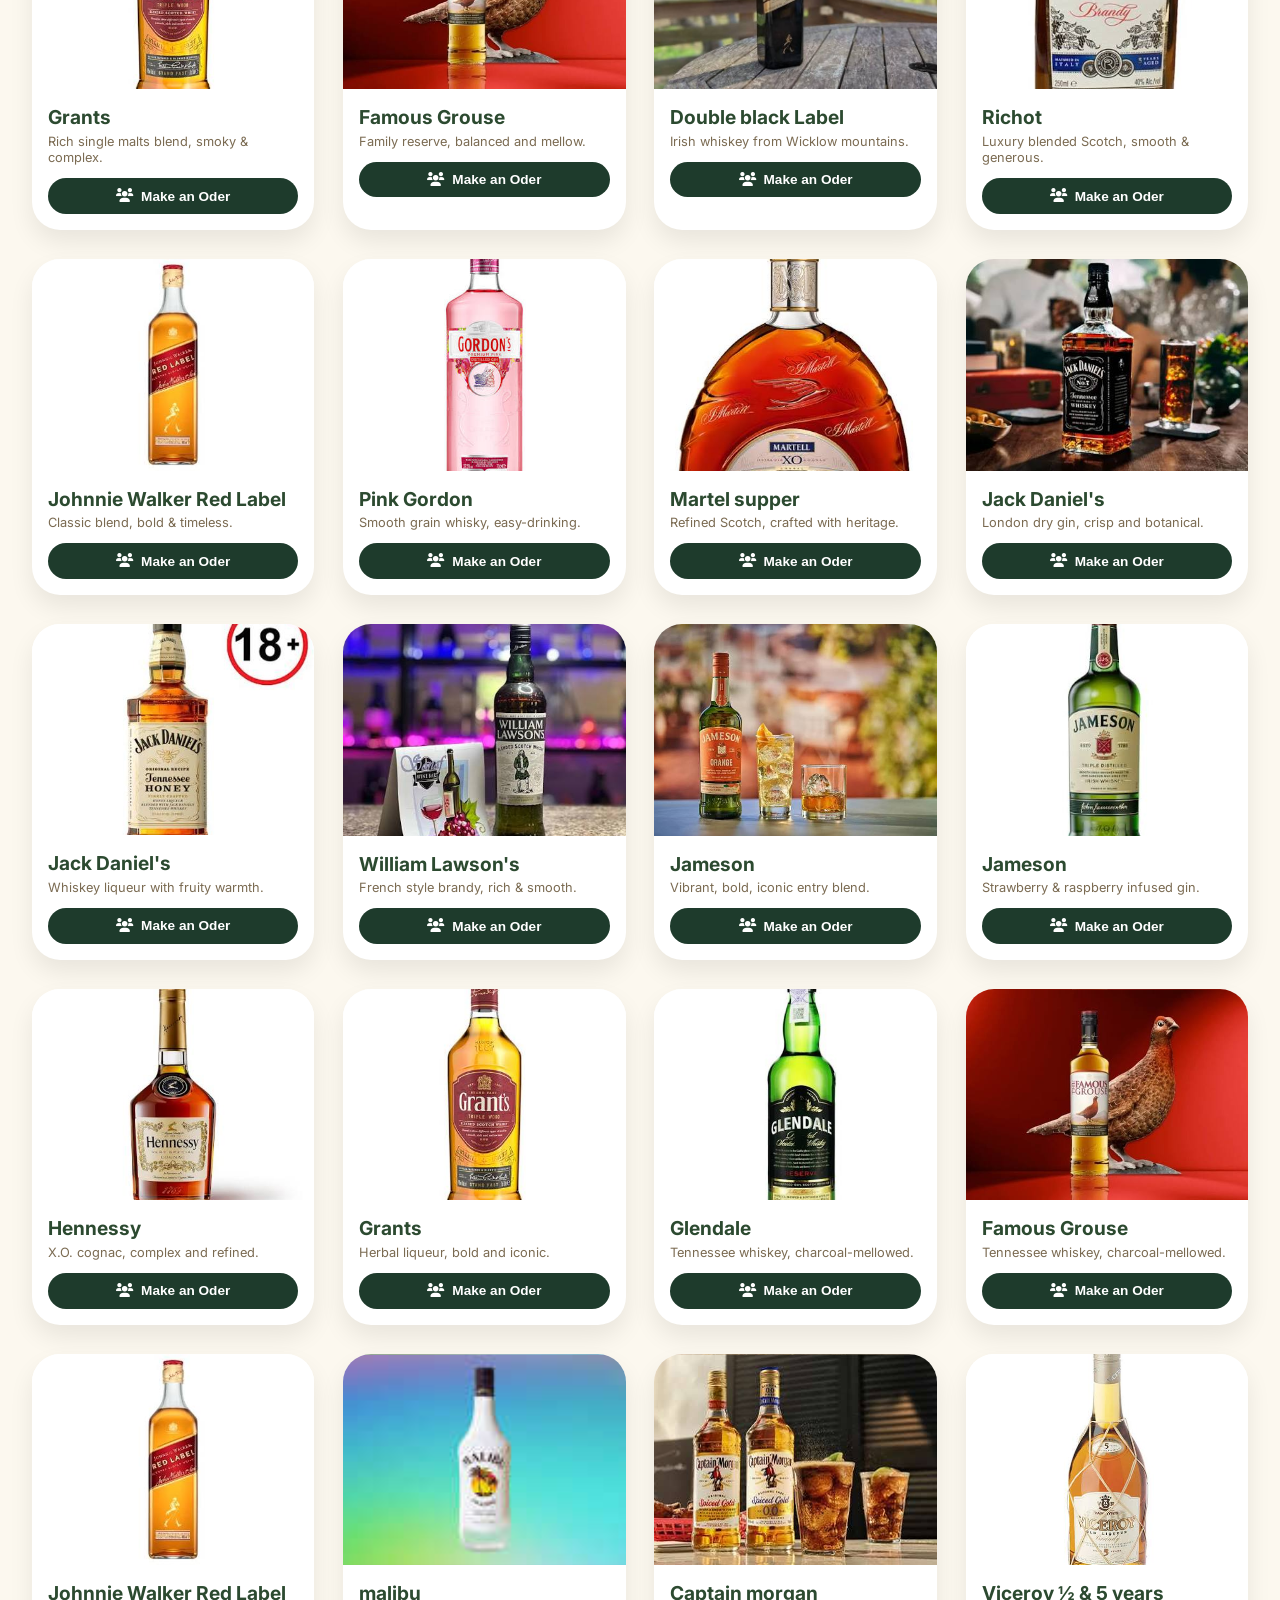
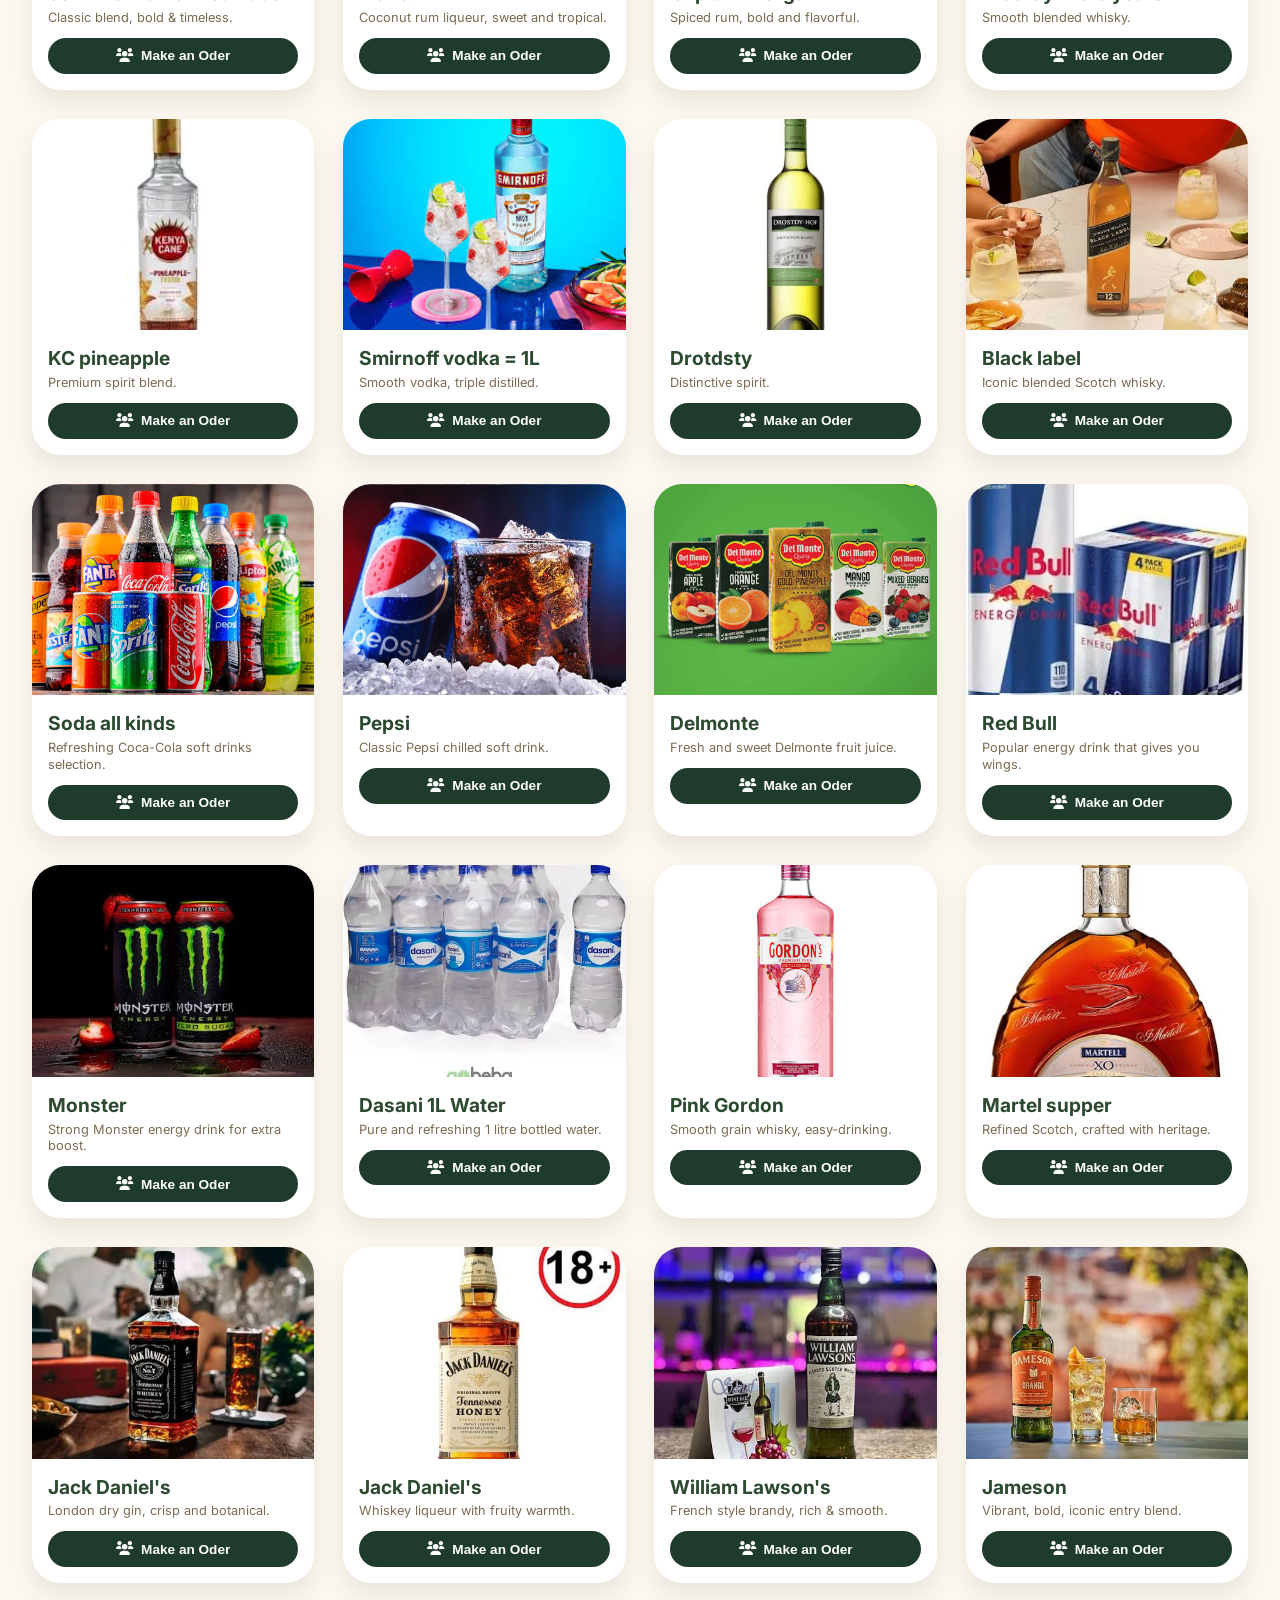
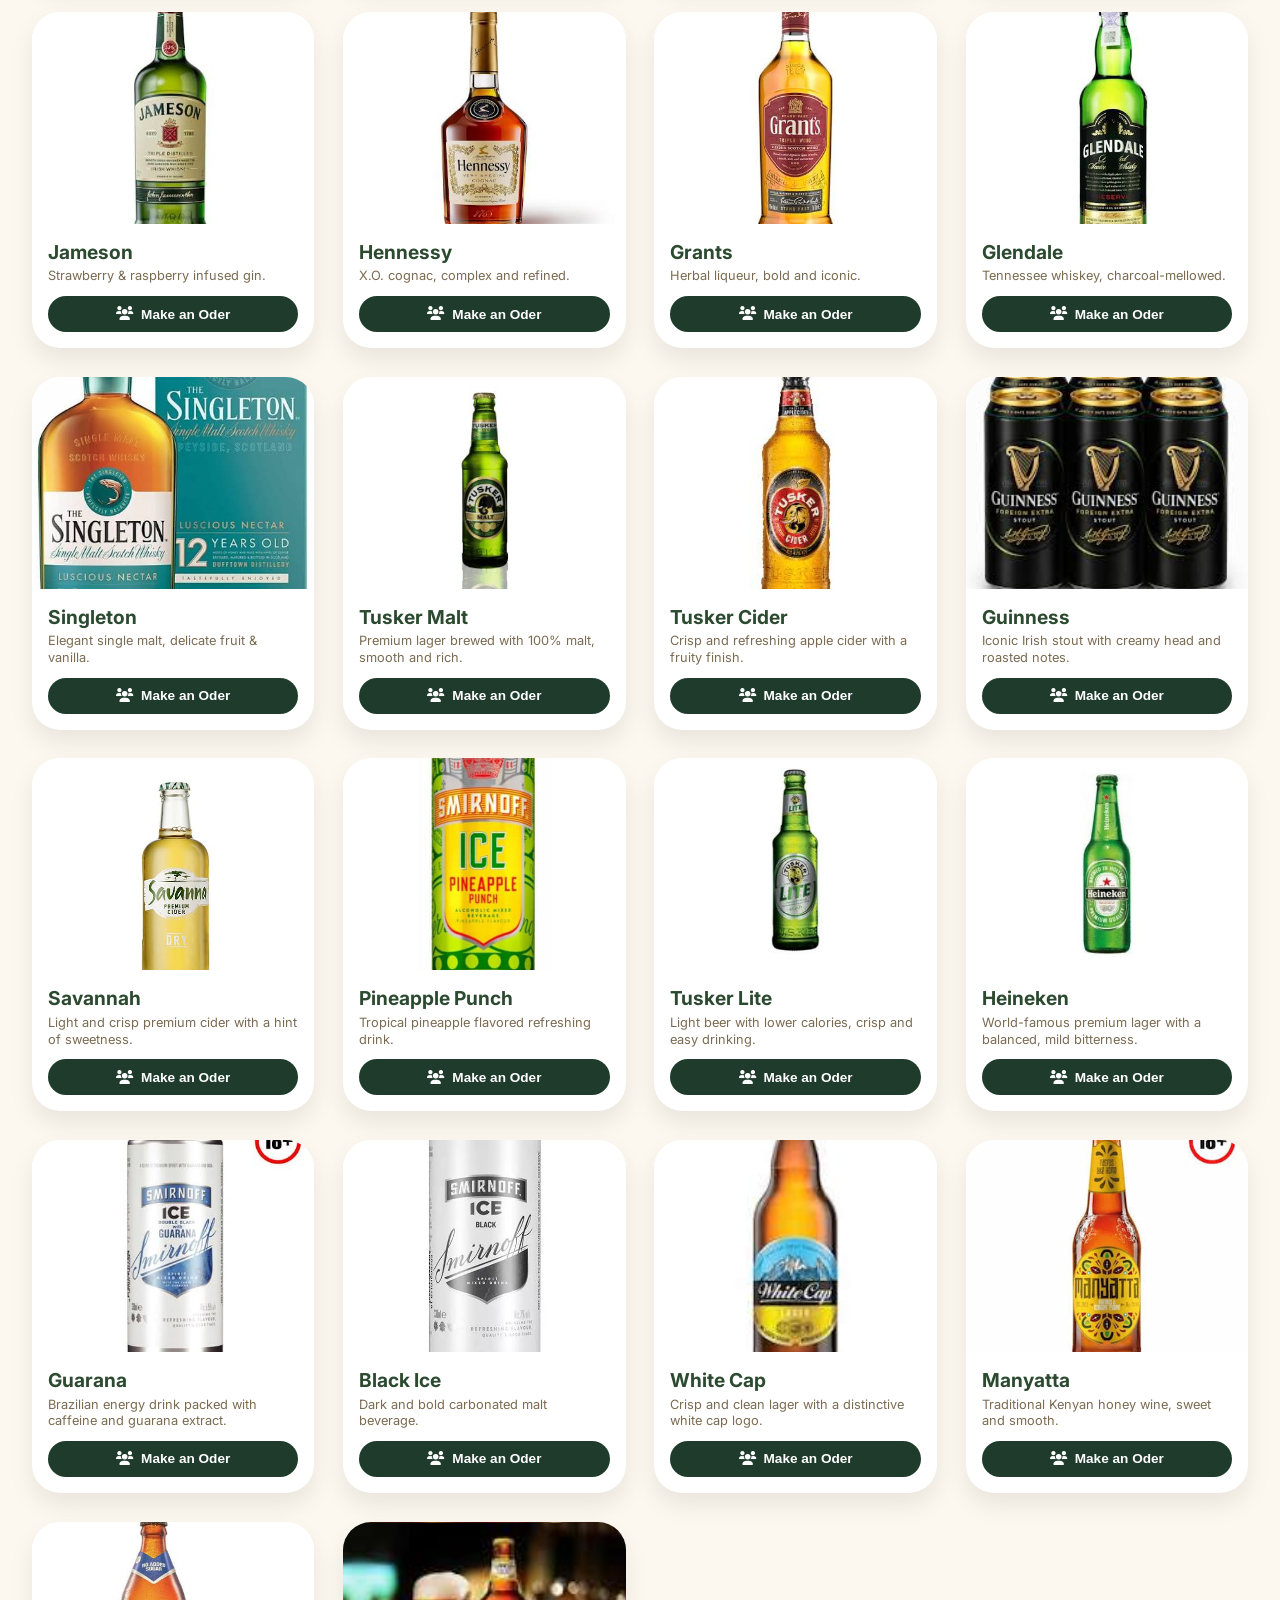
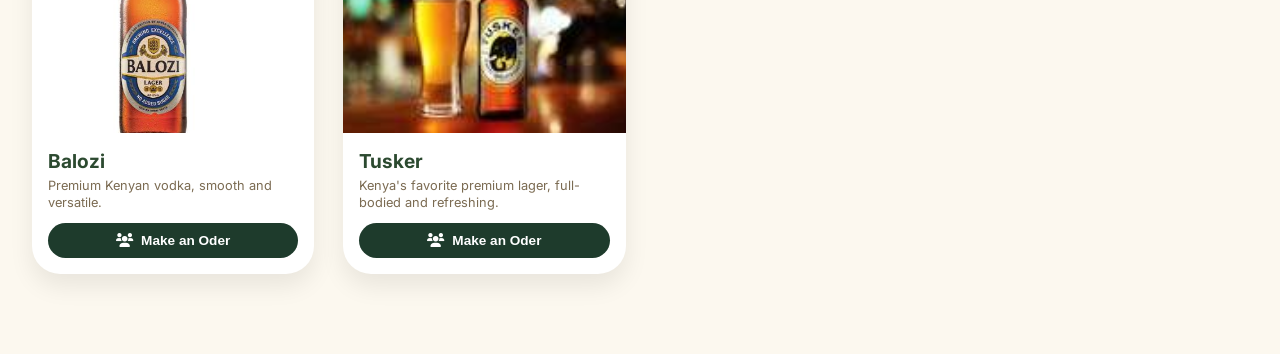
==== commit 9af3f4ef: "first commit" ====
--- a/bar.html
+++ b/bar.html
@@ -560,8 +560,6 @@
     { id: 30, name: "Grants", category: "Whisky", img: "bar2/WhatsApp Image 2026-05-22 at 21.31.21.jpeg", desc: "Rich single malts blend, smoky & complex." },
     { id: 32, name: "Famous Grouse", category: "Whisky", img: "bar2/WhatsApp Image 2026-05-22 at 21.31.23.jpeg", desc: "Family reserve, balanced and mellow." },
     { id: 34, name: "Double black Label", category: "Whisky", img: "bar2/WhatsApp Image 2026-05-22 at 21.31.25.jpeg", desc: "Irish whiskey from Wicklow mountains." },
-    { id: 35, name: "Hedex", category: "Whisky", img: "bar2/WhatsApp Image 2026-05-22 at 21.31.26 (1).jpeg", desc: "Scotland's favorite blended Scotch." },
-    { id: 36, name: "Dunhill", category: "Whisky", img: "bar2/WhatsApp Image 2026-05-22 at 21.31.27.jpeg", desc: "Intense smoky layers, rich character." },
     { id: 37, name: "Richot", category: "Whisky", img: "bar2/WhatsApp Image 2026-05-22 at 21.31.28 (1).jpeg", desc: "Luxury blended Scotch, smooth & generous." },
     { id: 38, name: "Johnnie Walker Red Label", category: "Whisky", img: "bar2/WhatsApp Image 2026-05-22 at 21.31.29.jpeg", desc: "Classic blend, bold & timeless." },
     { id: 39, name: "Pink Gordon", category: "Whisky", img: "bar2/WhatsApp Image 2026-05-22 at 21.31.30.jpeg", desc: "Smooth grain whisky, easy-drinking." },
@@ -580,10 +578,59 @@
       { id: 2, name: "malibu", category: "Whisky", img: "bar/WhatsApp Image 2026-05-22 at 20.35.50.jpeg", desc: "Coconut rum liqueur, sweet and tropical." },
     { id: 3, name: "Captain morgan", category: "Whisky", img: "bar/WhatsApp Image 2026-05-22 at 20.35.51.jpeg", desc: "Spiced rum, bold and flavorful." },
     { id: 4, name: "Viceroy ½ & 5 years", category: "Whisky", img: "bar/WhatsApp Image 2026-05-22 at 20.35.52 (1).jpeg", desc: "Smooth blended whisky." },
-    { id: 5, name: "KC ½ & mzunga", category: "Whisky", img: "bar2/kc.jpeg", desc: "Premium spirit blend." },
+    { id: 5, name: "KC pineapple", category: "Whisky", img: "bar2/kc.jpeg", desc: "Premium spirit blend." },
     { id: 6, name: "Smirnoff vodka = 1L", category: "Whisky", img: "bar/WhatsApp Image 2026-05-22 at 20.35.54.jpeg", desc: "Smooth vodka, triple distilled." },
-    { id: 7, name: "drosta", category: "Whisky", img: "bar/WhatsApp Image 2026-05-22 at 20.35.55.jpeg", desc: "Distinctive spirit." },
+    { id: 7, name: "Drotdsty", category: "Whisky", img: "bar/WhatsApp Image 2026-05-22 at 20.35.55.jpeg", desc: "Distinctive spirit." },,
     { id: 8, name: "Black label", category: "Whisky", img: "bar/WhatsApp Image 2026-05-22 at 20.35.56.jpeg", desc: "Iconic blended Scotch whisky." },
+
+{ 
+    id: 44, 
+    name: "Soda all kinds", 
+    category: "Soft Drinks", 
+    img: "soda/WhatsApp Image 2026-05-26 at 20.25.50 (1).jpeg", 
+    desc: "Refreshing Coca-Cola soft drinks selection." 
+},
+
+{ 
+    id: 45, 
+    name: "Pepsi", 
+    category: "Soft Drinks", 
+    img: "soda/WhatsApp Image 2026-05-26 at 20.25.50 (2).jpeg", 
+    desc: "Classic Pepsi chilled soft drink." 
+},
+
+{ 
+    id: 46, 
+    name: "Delmonte", 
+    category: "Juices", 
+    img: "soda/WhatsApp Image 2026-05-26 at 20.25.50.jpeg", 
+    desc: "Fresh and sweet Delmonte fruit juice." 
+},
+
+{ 
+    id: 47, 
+    name: "Red Bull", 
+    category: "Energy Drinks", 
+    img: "soda/WhatsApp Image 2026-05-26 at 20.25.51 (1).jpeg", 
+    desc: "Popular energy drink that gives you wings." 
+},
+
+{ 
+    id: 48, 
+    name: "Monster", 
+    category: "Energy Drinks", 
+    img: "soda/WhatsApp Image 2026-05-26 at 20.25.51 (2).jpeg", 
+    desc: "Strong Monster energy drink for extra boost." 
+},
+
+{ 
+    id: 49, 
+    name: "Dasani 1L Water", 
+    category: "Water", 
+    img: "soda/WhatsApp Image 2026-05-26 at 20.25.51.jpeg", 
+    desc: "Pure and refreshing 1 litre bottled water." 
+},
+
 
 
     { id: 39, name: "Pink Gordon", category: "Whisky", img: "bar2/WhatsApp Image 2026-05-22 at 21.31.30.jpeg", desc: "Smooth grain whisky, easy-drinking." },
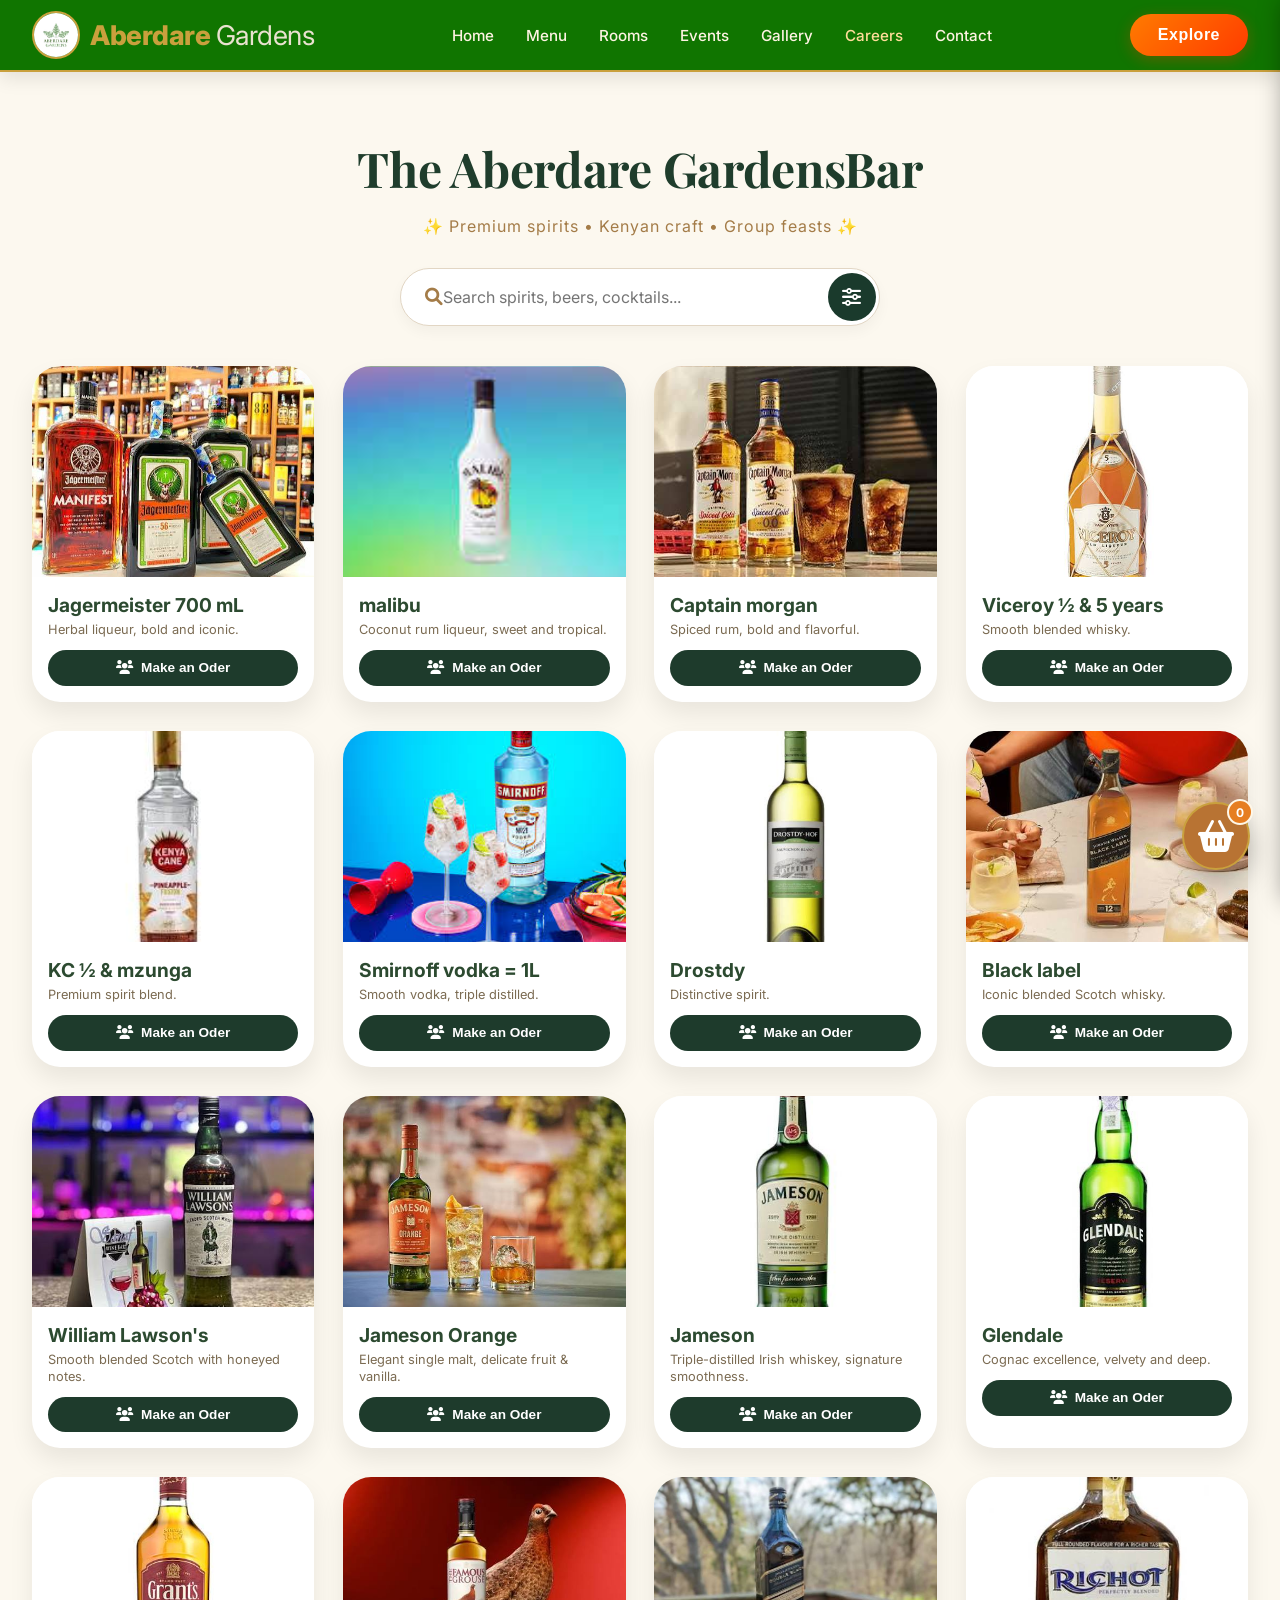
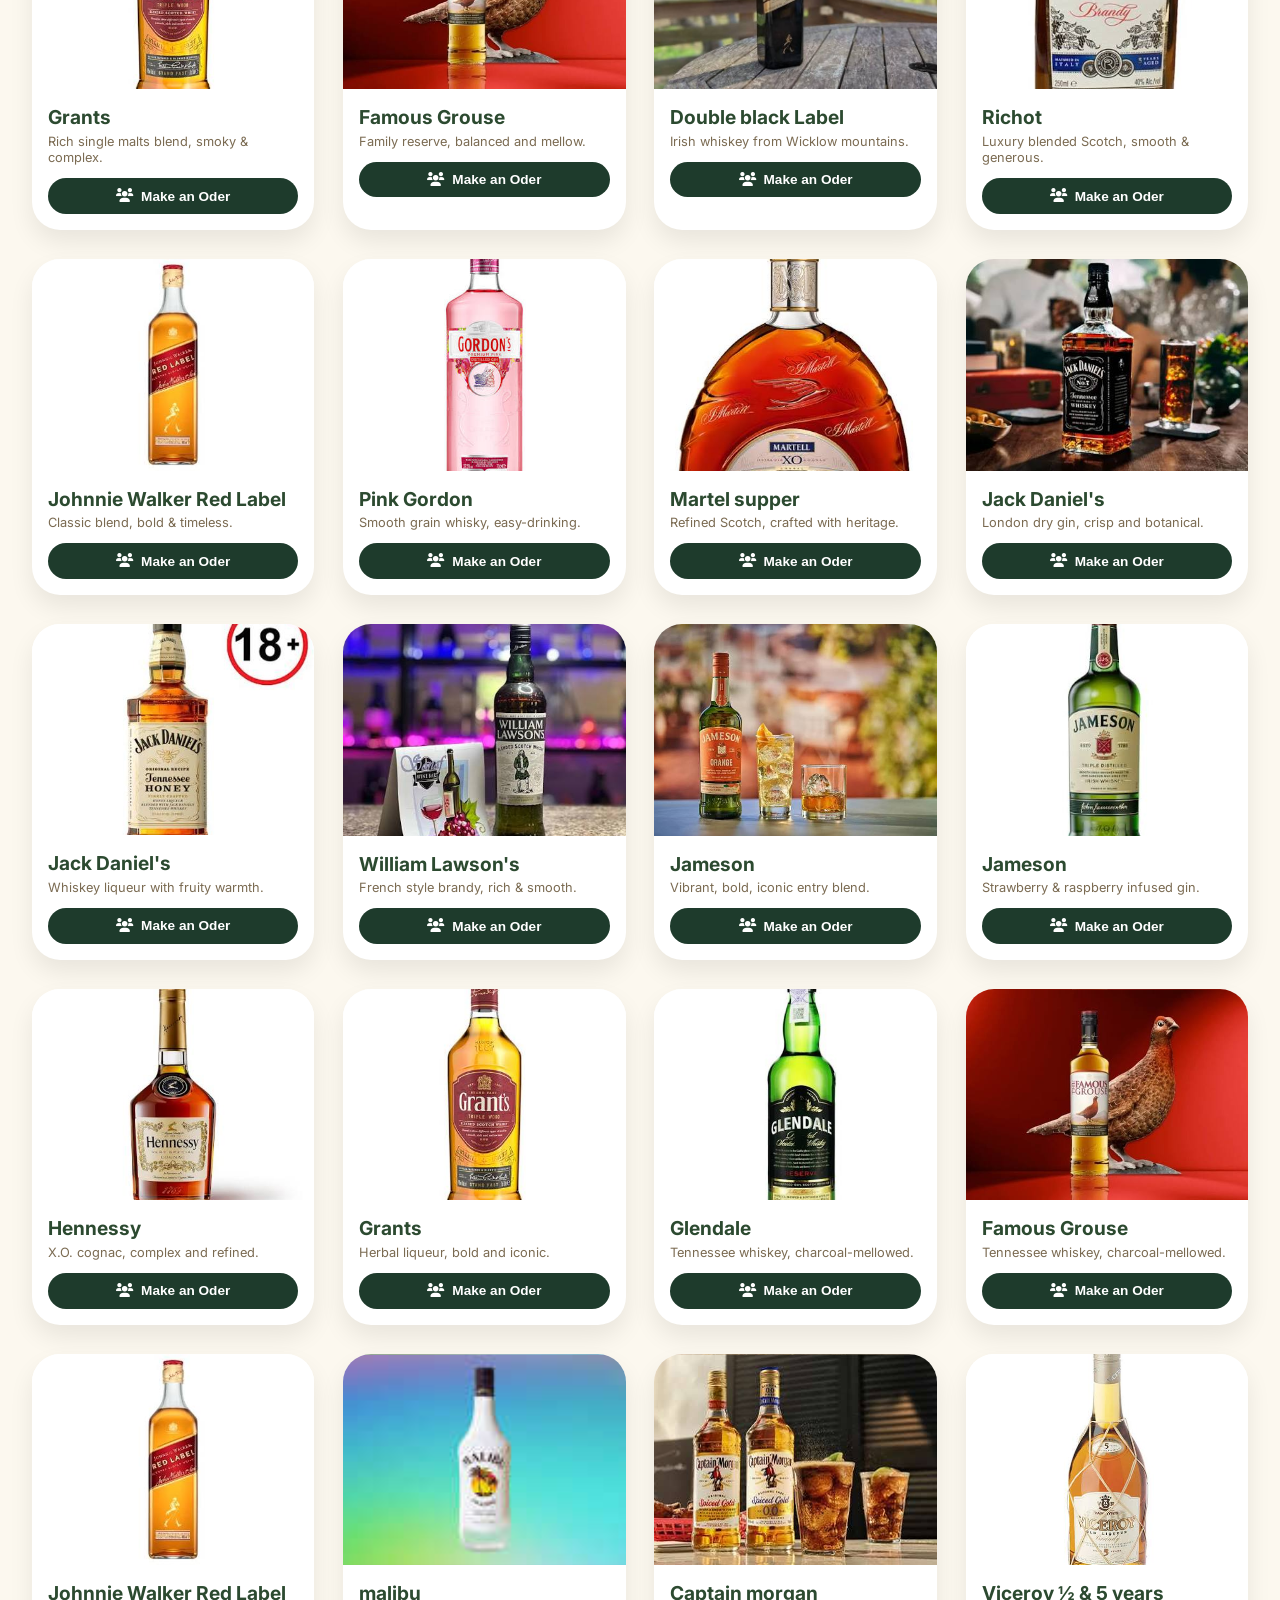
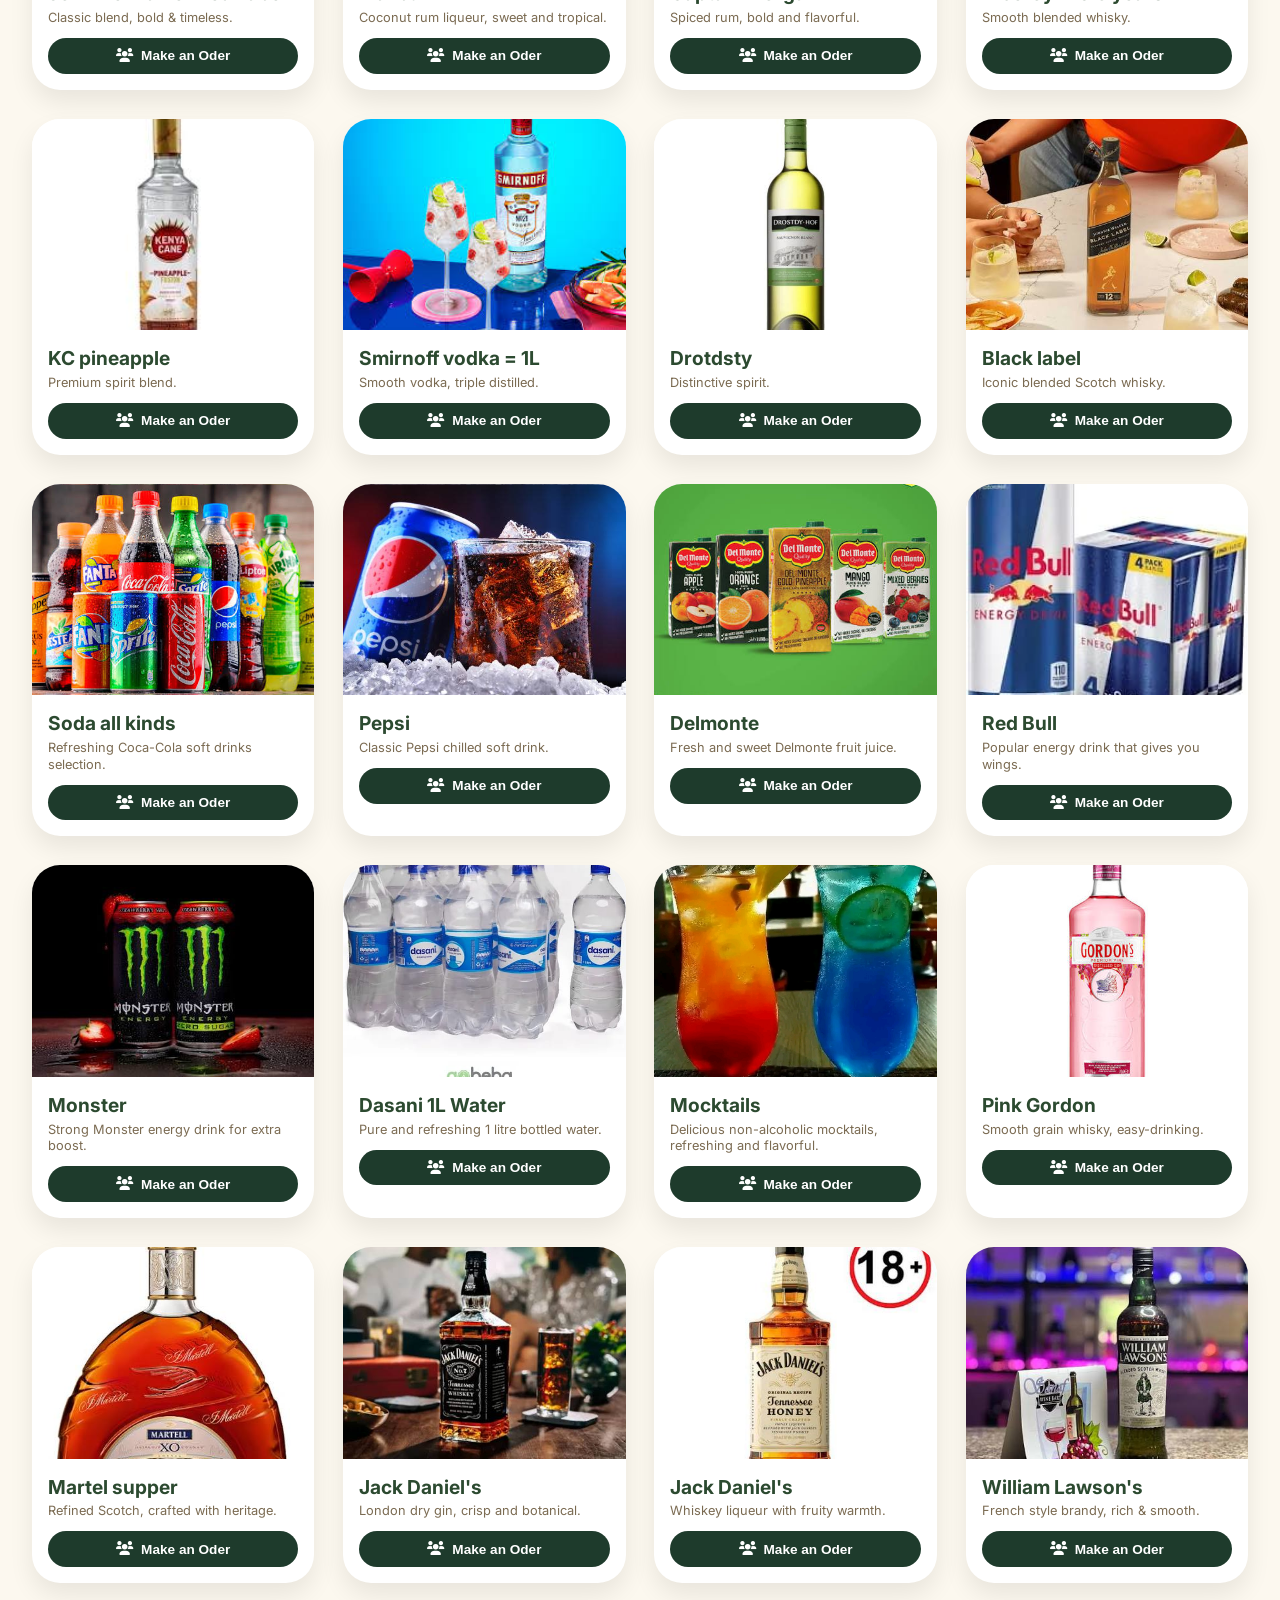
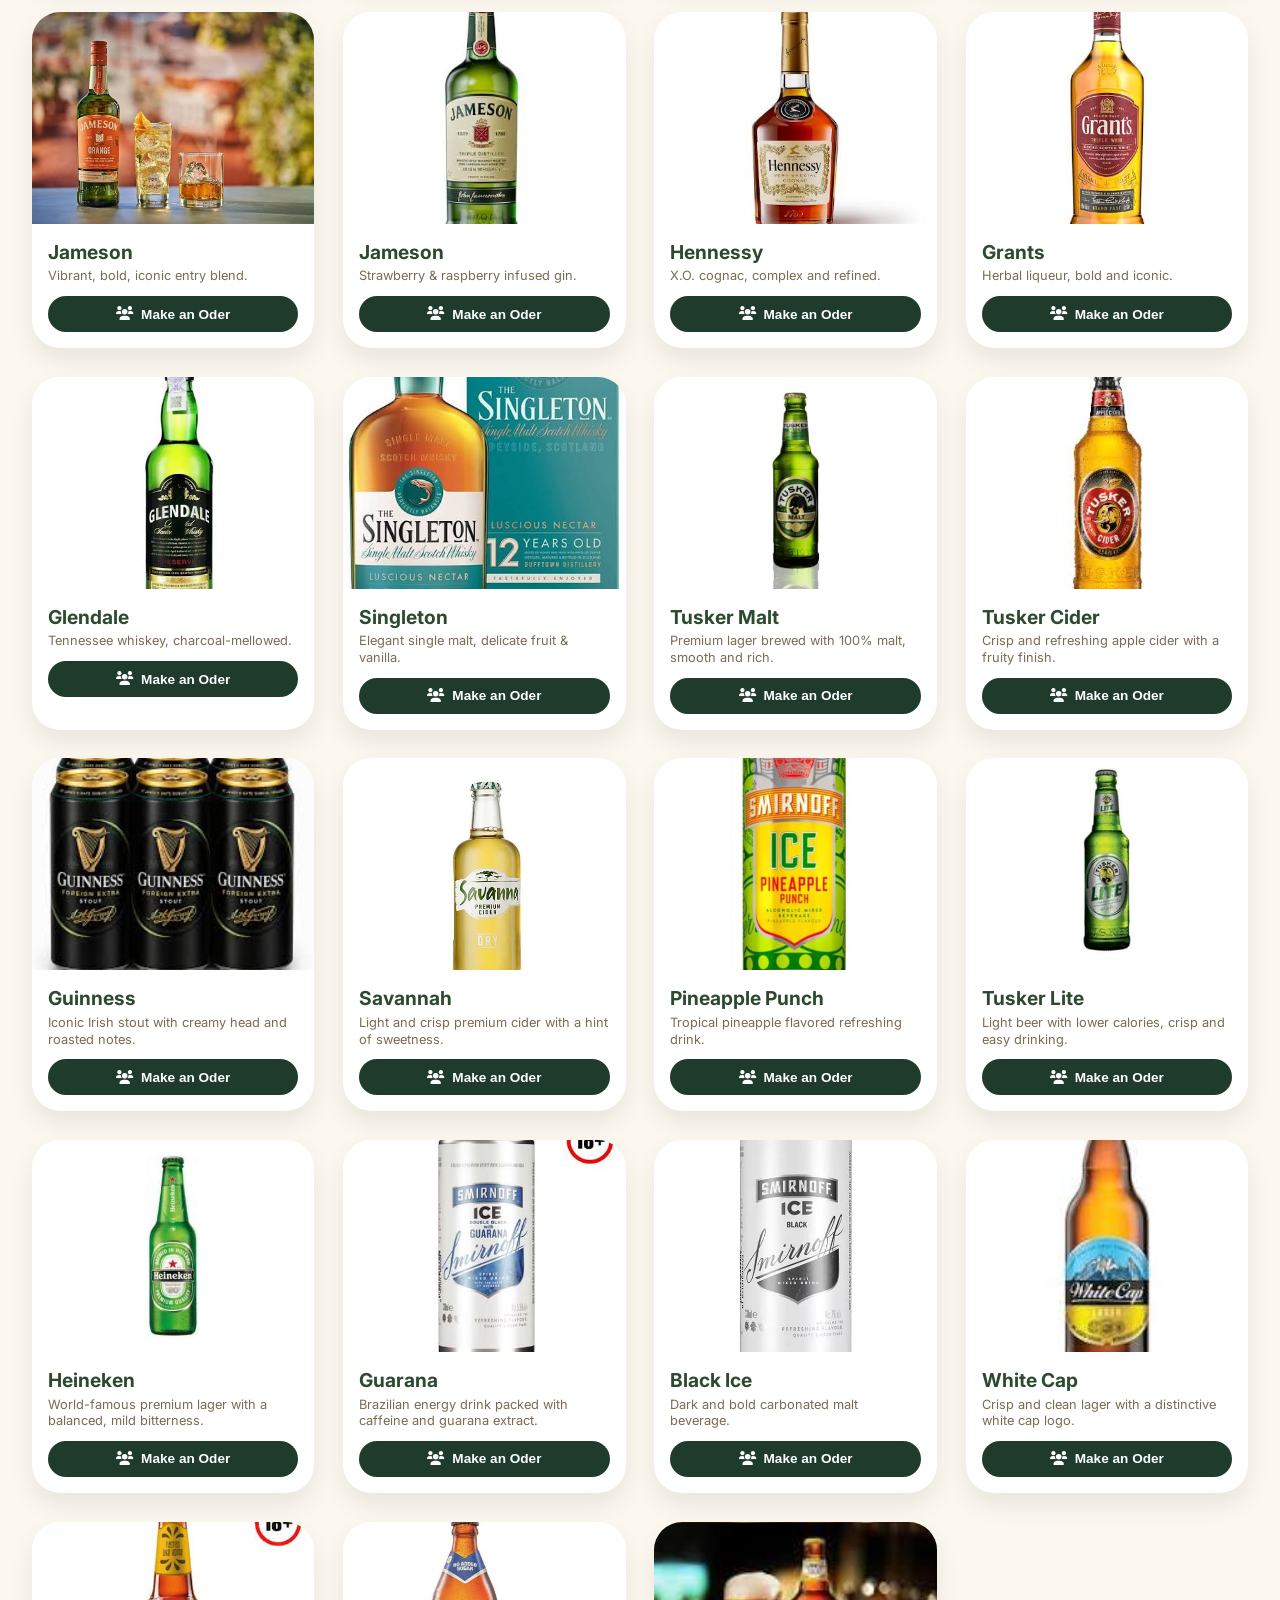
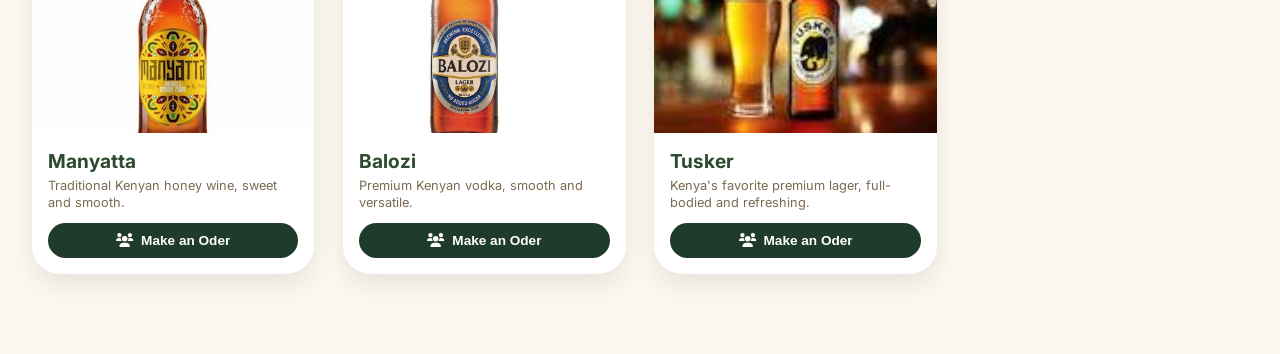
==== commit d3d6e067: "first commit" ====
--- a/bar.html
+++ b/bar.html
@@ -630,7 +630,13 @@
     img: "soda/WhatsApp Image 2026-05-26 at 20.25.51.jpeg", 
     desc: "Pure and refreshing 1 litre bottled water." 
 },
-
+{ 
+    id: 50, 
+    name: "Mocktails", 
+    category: "mocktails", 
+    img: "soda/WhatsApp Image 2026-05-26 at 20.36.01.jpeg", 
+    desc: "Delicious non-alcoholic mocktails, refreshing and flavorful." 
+},
 
 
     { id: 39, name: "Pink Gordon", category: "Whisky", img: "bar2/WhatsApp Image 2026-05-22 at 21.31.30.jpeg", desc: "Smooth grain whisky, easy-drinking." },
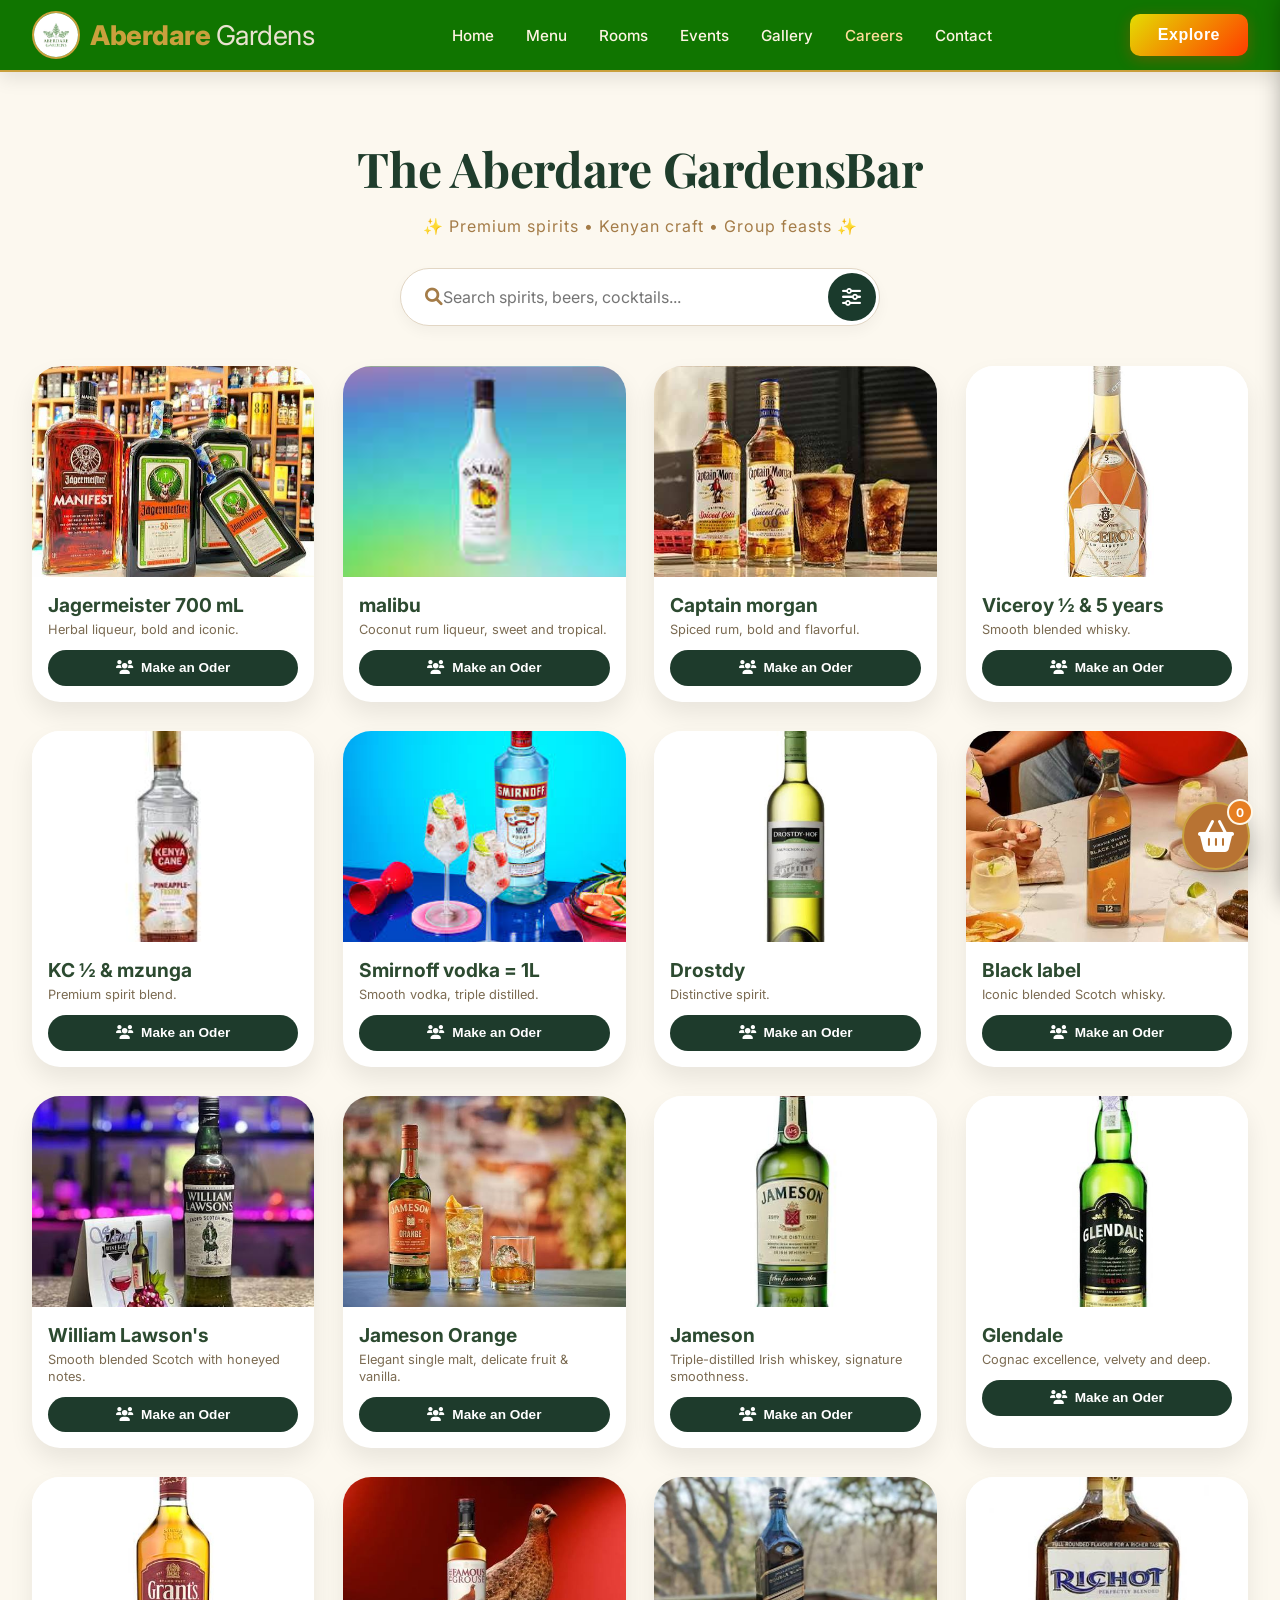
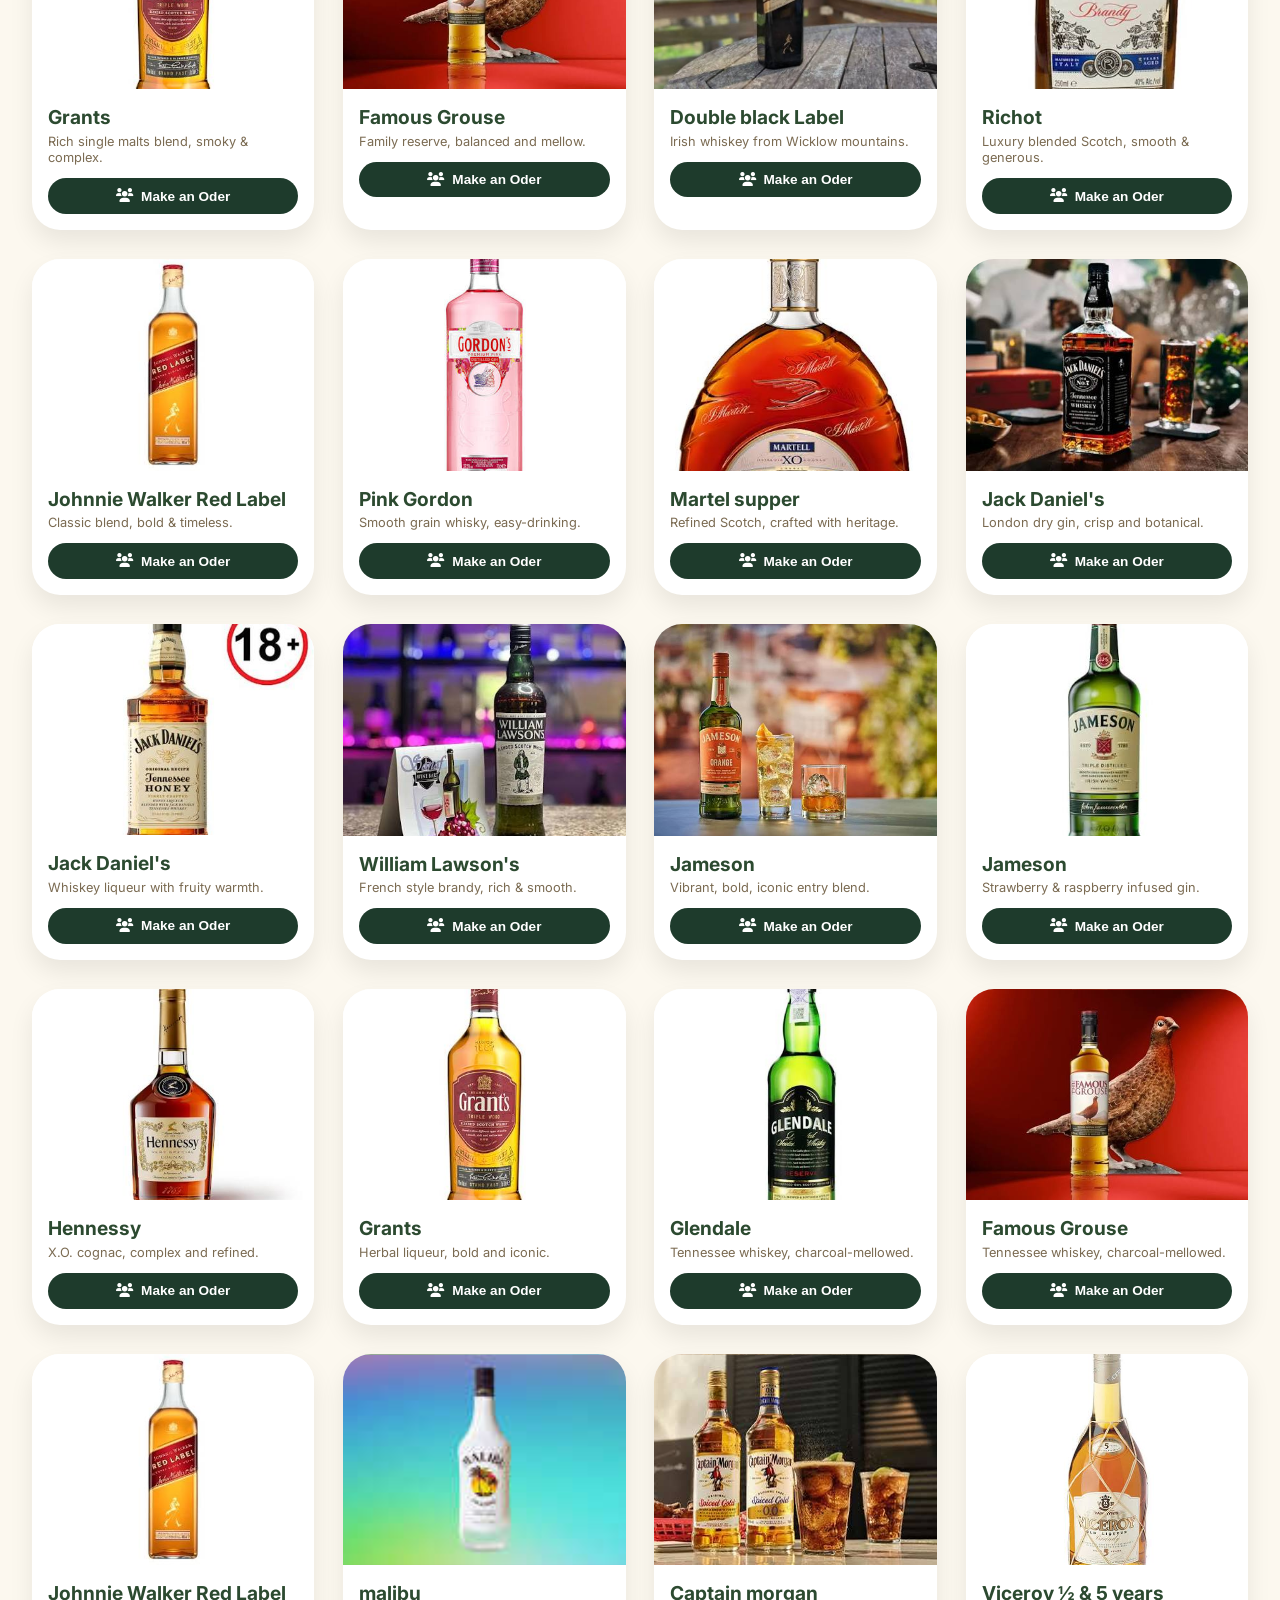
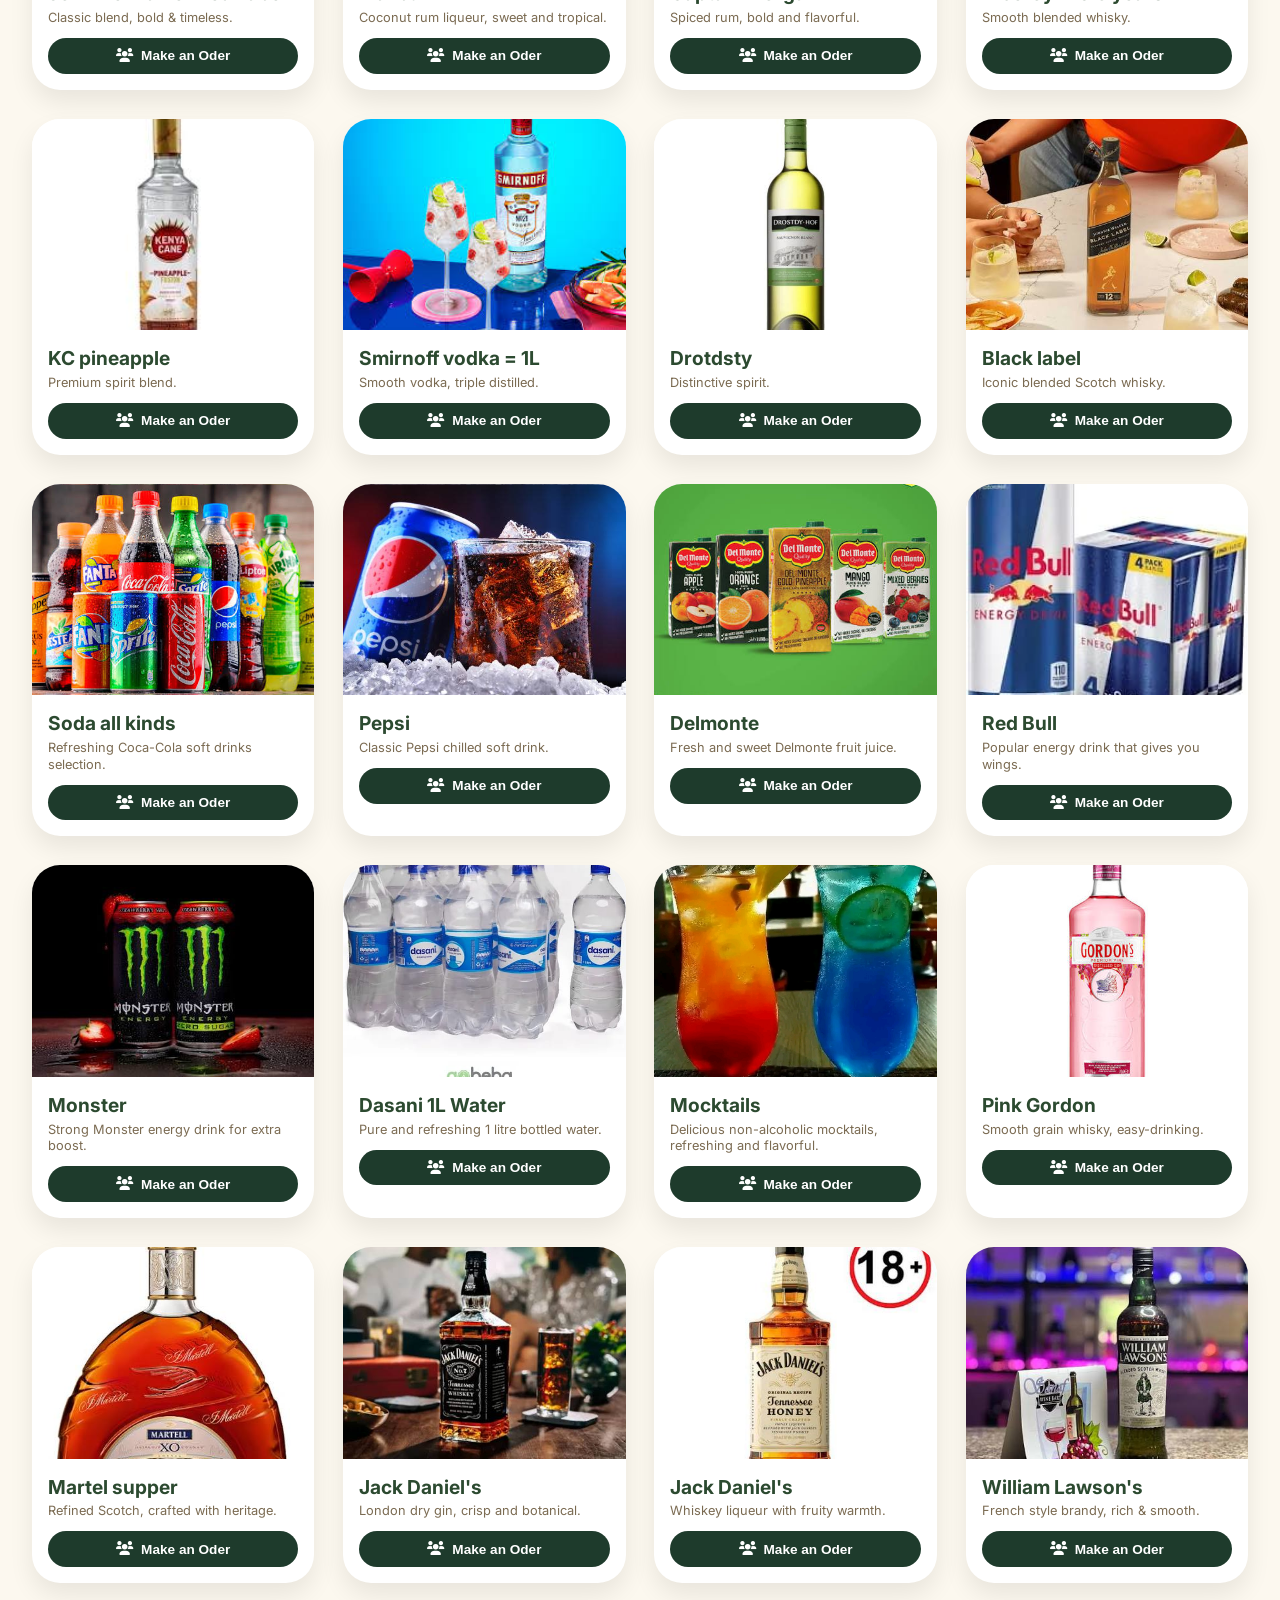
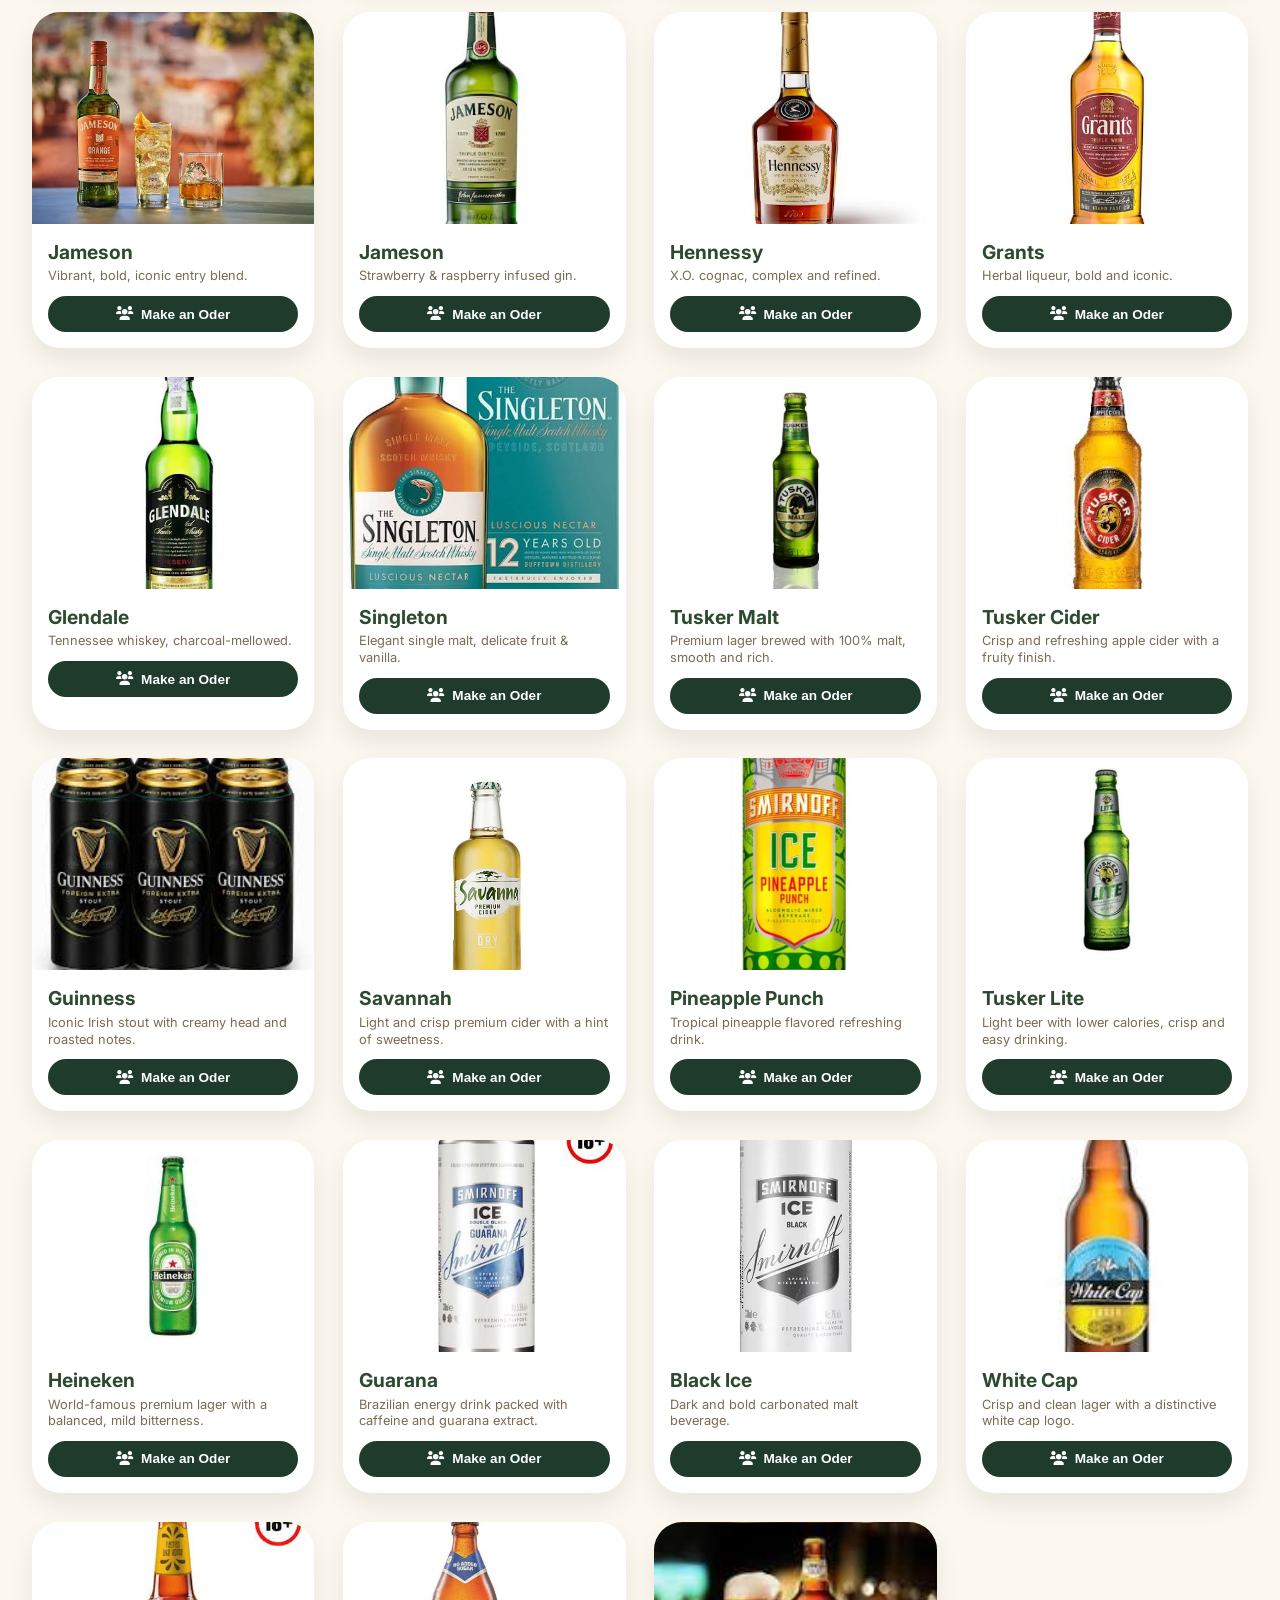
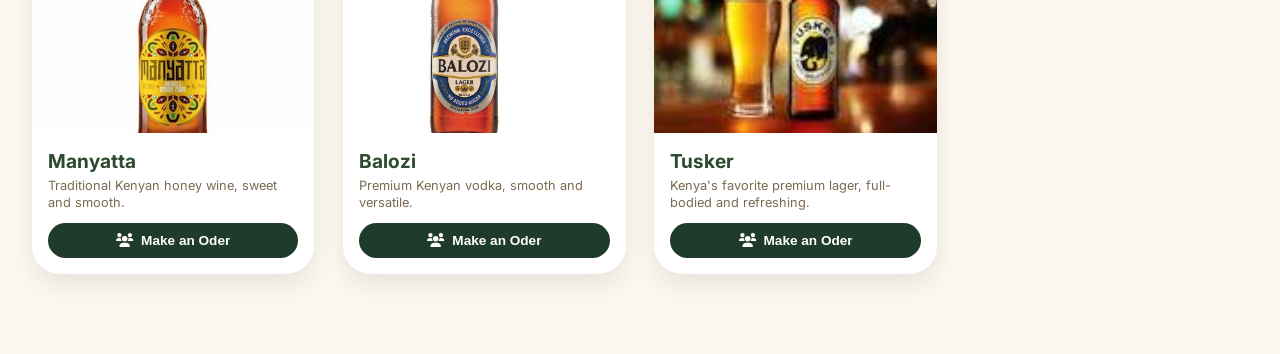
==== commit 71da5159: "first commit" ====
--- a/bar.html
+++ b/bar.html
@@ -438,11 +438,11 @@
             #toastMsg { bottom: 100px; white-space: normal; text-align: center; }
         }
         .explorebutton {
-    background: linear-gradient(135deg, #ff7b00, #ff3c00);
+    background: linear-gradient(135deg, #e4dd02, #ff3c00);
     color: white;
     border: none;
     padding: 12px 28px;
-    border-radius: 50px;
+    border-radius: 10px;
     font-size: 16px;
     font-weight: 600;
     cursor: pointer;
